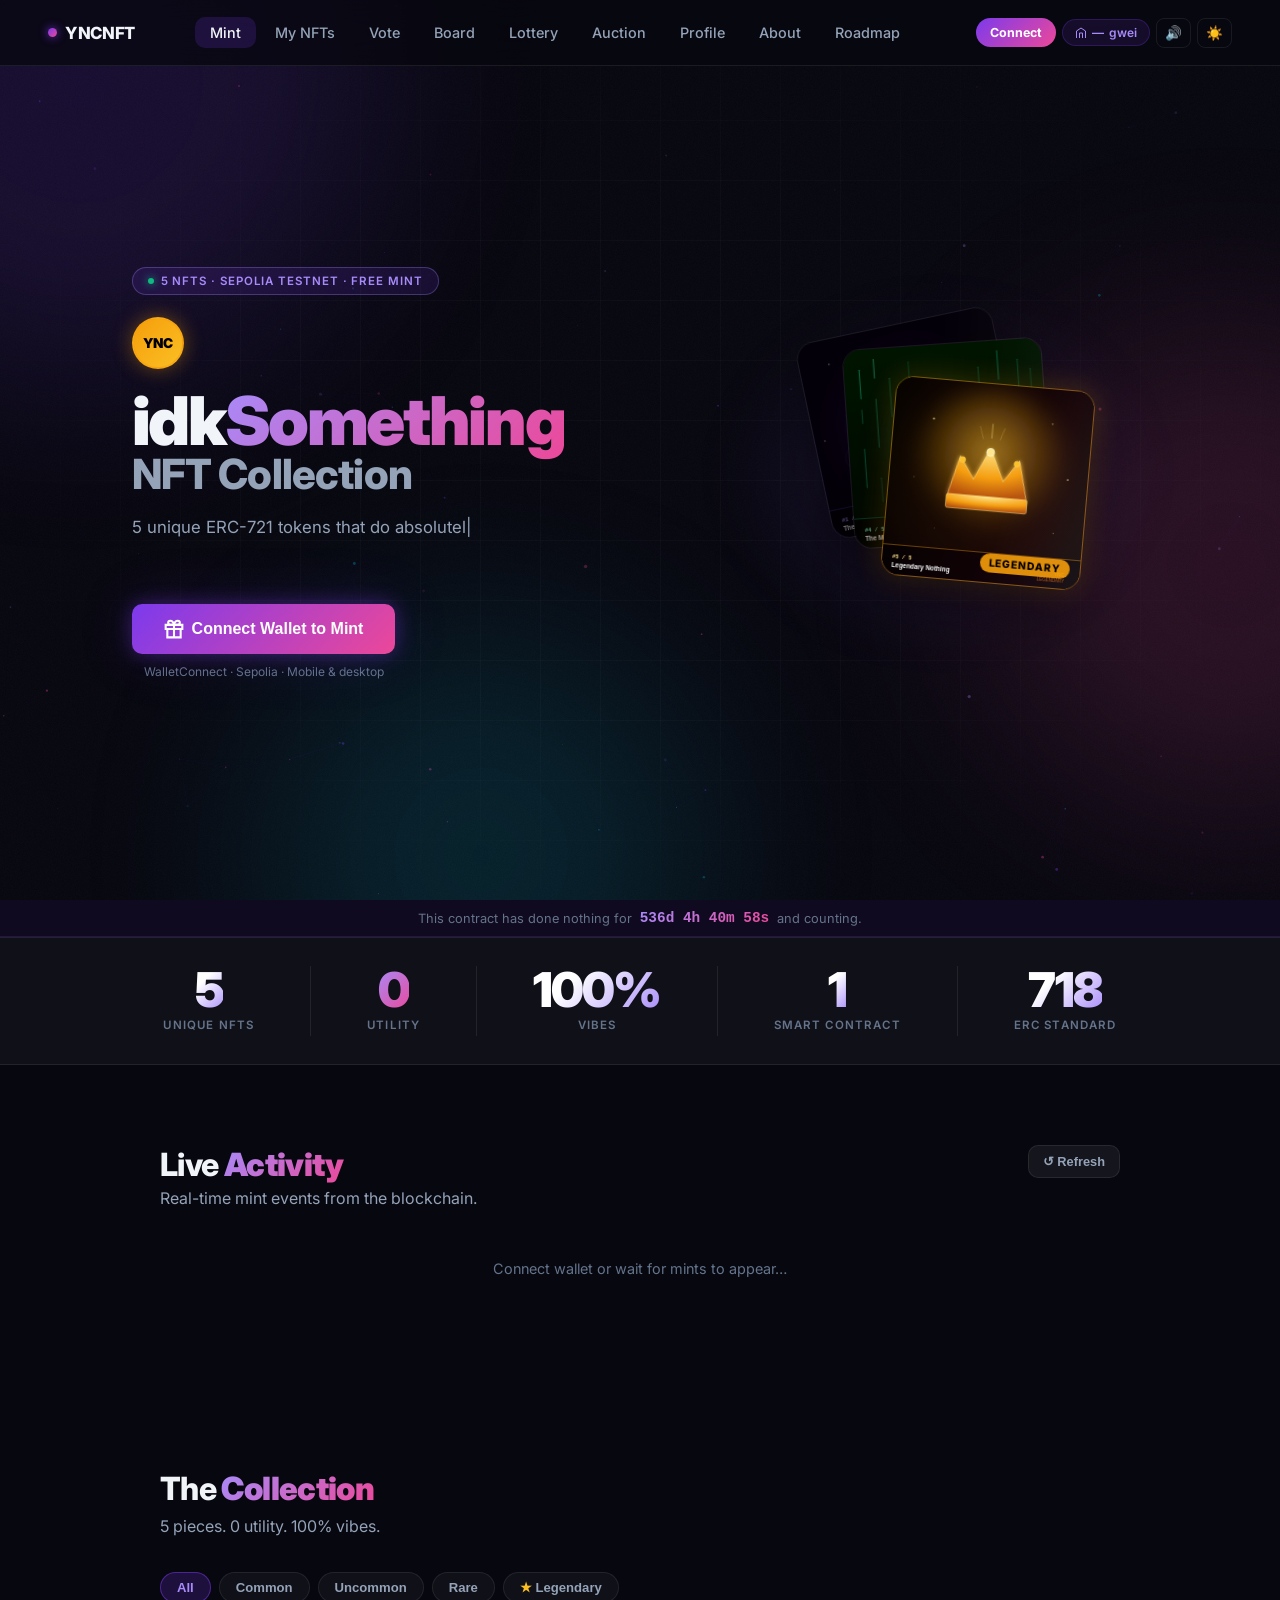
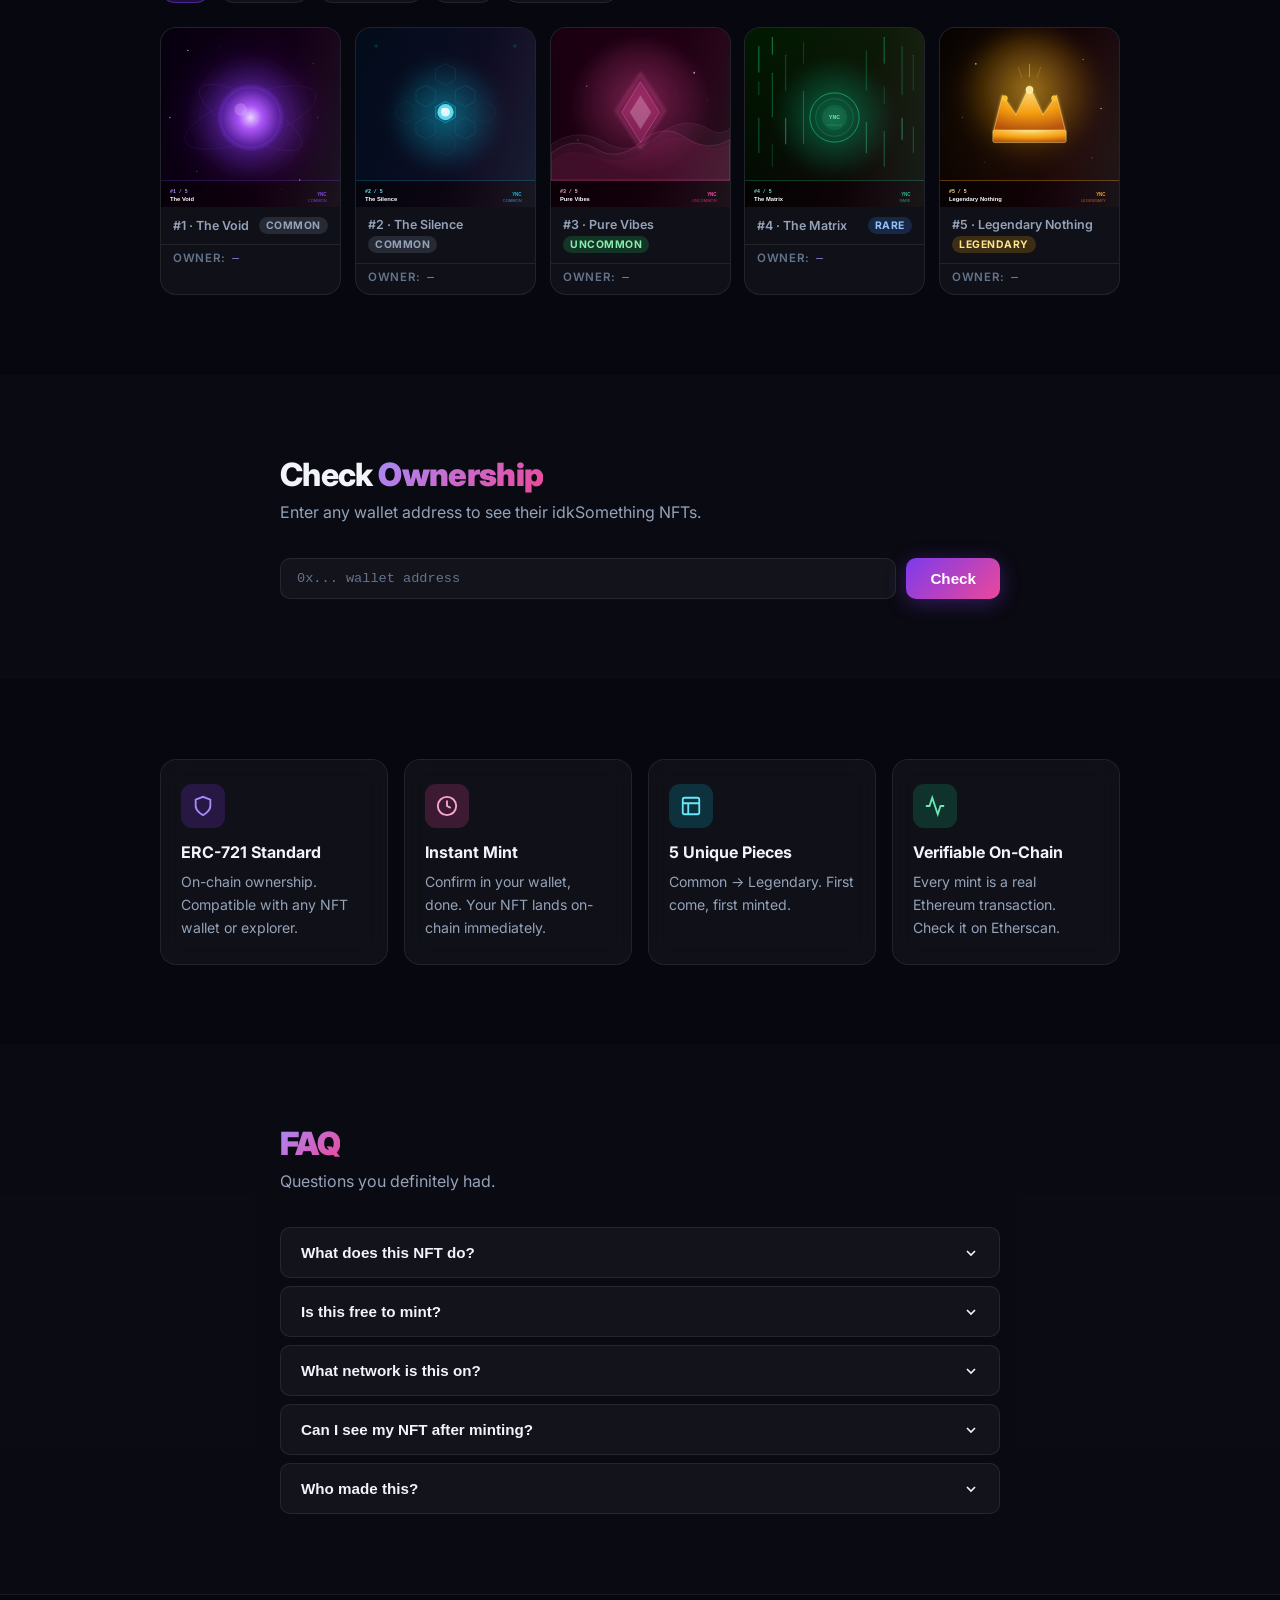
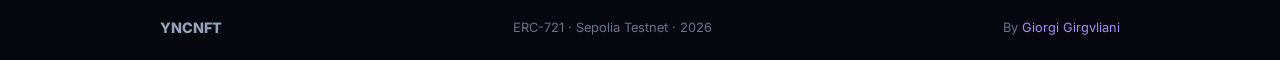
==== nft-dapp/index.html @ 55d9e09e "Add WalletConnect so users can connect without a browser extension. WalletConnect modal works on mob" ====
<!DOCTYPE html>
<html lang="en" data-theme="dark">
<head>
  <meta charset="UTF-8"/>
  <meta name="viewport" content="width=device-width, initial-scale=1.0"/>
  <title>idkSomething NFTs — Mint</title>
  <link rel="preconnect" href="https://fonts.googleapis.com"/>
  <link rel="preconnect" href="https://fonts.gstatic.com" crossorigin/>
  <link href="https://fonts.googleapis.com/css2?family=Inter:wght@400;500;600;700;800;900&display=swap" rel="stylesheet"/>
  <link rel="stylesheet" href="style.css"/>
  <link rel="manifest" href="manifest.json"/>
  <meta name="theme-color" content="#7c3aed"/>
  <meta name="description" content="Mint idkSomething NFTs — 5 unique ERC-721 tokens on Ethereum Sepolia that do absolutely nothing. Free mint."/>
  <meta property="og:title" content="idkSomething NFTs — Free Mint on Sepolia"/>
  <meta property="og:description" content="5 unique ERC-721 tokens. 0 utility. 100% vibes. Connect your wallet and mint for free."/>
  <meta property="og:image" content="https://ync-token-project.pages.dev/images/5.svg"/>
  <meta property="og:url" content="https://ync-token-project.pages.dev"/>
  <meta property="og:type" content="website"/>
  <meta name="twitter:card" content="summary_large_image"/>
  <meta name="twitter:title" content="idkSomething NFTs — Free Mint"/>
  <meta name="twitter:description" content="5 ERC-721 NFTs. 0 utility. 100% vibes. Free mint on Sepolia."/>
  <meta name="twitter:image" content="https://ync-token-project.pages.dev/images/5.svg"/>
</head>
<body>

  <!-- Cursor trail container -->
  <div id="cursorTrail" aria-hidden="true"></div>

  <!-- Particle canvas -->
  <canvas id="particleCanvas" class="particle-canvas" aria-hidden="true"></canvas>

  <!-- Matrix rain canvas (hidden, triggered by NFT #4) -->
  <canvas id="matrixCanvas" class="matrix-canvas hidden" aria-hidden="true"></canvas>

  <div class="bg-orbs" aria-hidden="true">
    <div class="orb orb1"></div>
    <div class="orb orb2"></div>
    <div class="orb orb3"></div>
  </div>
  <div class="grid-overlay" aria-hidden="true"></div>
  <div class="grain-overlay" aria-hidden="true"></div>

  <!-- Navbar -->
  <nav class="navbar">
    <a href="index.html" class="nav-logo" id="navLogo" title="Click 5× for a surprise">
      <span class="logo-dot"></span>YNCNFT
    </a>
    <div class="nav-links" id="navLinks">
      <a href="index.html"    class="nav-link active">Mint</a>
      <a href="gallery.html"  class="nav-link">My NFTs</a>
      <a href="voting.html"   class="nav-link">Vote</a>
      <a href="messages.html" class="nav-link">Board</a>
      <a href="lottery.html"  class="nav-link">Lottery</a>
      <a href="auction.html"  class="nav-link">Auction</a>
      <a href="profile.html"  class="nav-link">Profile</a>
      <a href="about.html"    class="nav-link">About</a>
      <a href="roadmap.html"  class="nav-link">Roadmap</a>
    </div>
    <div class="nav-right">
      <div class="nav-wallet-wrap" id="navWalletWrap">
        <button class="nav-connect-btn" id="navConnectBtn" onclick="connectWallet()">Connect</button>
        <a href="profile.html" class="nav-wallet-pill hidden" id="navWalletPill" title="Open profile">
          <span class="nav-wallet-emoji" id="navWalletEmoji">🦊</span>
          <span id="navWalletLabel" class="mono">—</span>
        </a>
      </div>
      <!-- Gas tracker pill -->
      <div class="gas-pill" id="gasPill" title="Current Sepolia gas price">
        <svg width="12" height="12" viewBox="0 0 24 24" fill="none" stroke="currentColor" stroke-width="2"><path d="M3 22V8l9-6 9 6v14"/><path d="M9 22V12h6v10"/></svg>
        <span id="gasPrice">—</span> gwei
      </div>
      <button class="dark-mode-btn" id="soundBtn" onclick="toggleSound()" title="Toggle sound">
        <span id="soundIcon">🔊</span>
      </button>
      <button class="dark-mode-btn" id="darkModeBtn" onclick="toggleDarkMode()" title="Toggle theme">
        <span id="darkModeIcon">☀️</span>
      </button>
      <button class="hamburger" id="hamburger" onclick="toggleMenu()" aria-label="Menu">
        <span></span><span></span><span></span>
      </button>
    </div>
  </nav>

  <!-- Hero — two column -->
  <header class="hero hero-split">
    <div class="hero-left reveal">
      <div class="badge"><span class="badge-dot"></span>5 NFTs · Sepolia Testnet · Free Mint</div>

      <!-- Spinning coin -->
      <div class="coin-wrap" aria-hidden="true">
        <div class="coin">
          <div class="coin-face coin-front">YNC</div>
          <div class="coin-face coin-back">
            <svg width="24" height="24" viewBox="0 0 24 24" fill="none" stroke="currentColor" stroke-width="2"><path d="M12 22s8-4 8-10V5l-8-3-8 3v7c0 6 8 10 8 10z"/></svg>
          </div>
        </div>
      </div>

      <h1 class="hero-title">
        idk<span class="gradient-text">Something</span><br/>
        <span class="hero-title-sub">NFT Collection</span>
      </h1>

      <p class="hero-sub" id="heroSub"></p>

      <div id="notConnected" class="connect-prompt">
        <button class="btn btn-primary btn-lg glow-btn" onclick="connectWallet()">
          <svg width="20" height="20" viewBox="0 0 24 24" fill="none" stroke="currentColor" stroke-width="2.5"><path d="M20 12V22H4V12"/><path d="M22 7H2v5h20V7z"/><path d="M12 22V7"/><path d="M12 7H7.5a2.5 2.5 0 0 1 0-5C11 2 12 7 12 7z"/><path d="M12 7h4.5a2.5 2.5 0 0 0 0-5C13 2 12 7 12 7z"/></svg>
          Connect Wallet to Mint
        </button>
        <p class="connect-hint">WalletConnect · Sepolia · Mobile &amp; desktop</p>
      </div>

      <div id="mintPanel" class="mint-panel-wrap hidden">
        <div class="mint-panel">
          <!-- ENS / address row -->
          <div class="wallet-row">
            <div class="wallet-pill">
              <span class="status-dot"></span>
              <span id="walletShort" class="mono">—</span>
            </div>
            <div class="balance-pills">
              <span class="pill purple">
                <svg width="12" height="12" viewBox="0 0 24 24" fill="none" stroke="currentColor" stroke-width="2.5"><circle cx="12" cy="12" r="10"/></svg>
                <span id="ethBalance">0</span> ETH
              </span>
              <span class="pill pink">
                <svg width="12" height="12" viewBox="0 0 24 24" fill="none" stroke="currentColor" stroke-width="2.5"><polygon points="12 2 2 7 12 22 22 7"/></svg>
                <span id="yncBalance">0</span> YNC
              </span>
            </div>
          </div>

          <!-- Countdown remaining -->
          <div class="countdown-wrap" id="countdownWrap">
            <div class="countdown-inner">
              <span class="countdown-num" id="remainingCount">5</span>
              <span class="countdown-label">spots remaining</span>
            </div>
            <div class="countdown-dots" id="countdownDots"></div>
          </div>

          <!-- Supply bar -->
          <div class="supply-bar-wrap">
          <div class="supply-label">
            <span>Total minted</span>
            <span><strong id="minted">0</strong> / <strong id="maxSupply">5</strong></span>
          </div>
            <div class="supply-bar">
              <div class="supply-fill" id="supplyFill" style="width:0%"></div>
            </div>
          </div>

          <!-- Mint button -->
          <button class="btn btn-primary btn-lg btn-mint glow-btn" id="mintBtn" onclick="mint()">
            <svg width="20" height="20" viewBox="0 0 24 24" fill="none" stroke="currentColor" stroke-width="2.5"><circle cx="12" cy="12" r="10"/><line x1="12" y1="8" x2="12" y2="16"/><line x1="8" y1="12" x2="16" y2="12"/></svg>
            Mint Free NFT
          </button>
          <p class="mint-note">Free mint · Pay gas only · 1 per tx</p>

          <!-- Add to MetaMask + gallery -->
          <div class="mint-extra-btns">
            <button class="btn btn-ghost btn-sm" onclick="addYNCToMetaMask()">
              <img src="https://upload.wikimedia.org/wikipedia/commons/3/36/MetaMask_Fox.svg" width="14" height="14" alt=""/> Add YNC
            </button>
            <a href="gallery.html" class="btn btn-ghost btn-sm">My NFTs →</a>
          </div>
        </div>
      </div>
    </div>

    <!-- Right: floating NFT showcase -->
    <div class="hero-right" aria-hidden="true">
      <div class="nft-showcase">
        <div class="showcase-card sc-back tilt-card">
          <img src="images/1.svg" alt=""/><div class="shimmer"></div>
        </div>
        <div class="showcase-card sc-mid tilt-card">
          <img src="images/4.svg" alt=""/><div class="shimmer"></div>
        </div>
        <div class="showcase-card sc-front tilt-card holo-card">
          <img src="images/5.svg" alt=""/>
          <div class="shimmer"></div>
          <div class="holo-overlay"></div>
          <div class="showcase-badge">Legendary</div>
        </div>
      </div>
      <div class="showcase-glow" aria-hidden="true"></div>
    </div>
  </header>

  <!-- Nothing counter -->
  <div class="nothing-counter-bar" id="nothingCounterBar">
    <span class="nc-label">This contract has done nothing for</span>
    <span class="nc-time" id="nothingCounter">—</span>
    <span class="nc-label">and counting.</span>
  </div>

  <!-- Stats bar -->
  <section class="stats-bar reveal">
    <div class="stat-counter"><span class="stat-num" data-target="5">0</span><span class="stat-label">Unique NFTs</span></div>
    <div class="stat-counter"><span class="stat-num gradient-text" data-target="0">0</span><span class="stat-label">Utility</span></div>
    <div class="stat-counter"><span class="stat-num" data-target="100" data-suffix="%">0</span><span class="stat-label">Vibes</span></div>
    <div class="stat-counter"><span class="stat-num" data-target="1">0</span><span class="stat-label">Smart Contract</span></div>
    <div class="stat-counter"><span class="stat-num" data-target="721">0</span><span class="stat-label">ERC Standard</span></div>
  </section>

  <!-- Live activity feed -->
  <section class="section reveal">
    <div class="section-inner">
      <div class="activity-header">
        <div>
          <h2 class="section-title">Live <span class="gradient-text">Activity</span></h2>
          <p class="section-sub">Real-time mint events from the blockchain.</p>
        </div>
        <button class="btn btn-ghost btn-sm" onclick="refreshActivity()">↺ Refresh</button>
      </div>
      <div class="activity-feed" id="activityFeed">
        <div class="activity-empty">Connect wallet or wait for mints to appear…</div>
      </div>
    </div>
  </section>

  <!-- Collection with filter -->
  <section class="section reveal">
    <div class="section-inner">
      <h2 class="section-title">The <span class="gradient-text">Collection</span></h2>
      <p class="section-sub">5 pieces. 0 utility. 100% vibes.</p>

      <div class="rarity-filter" id="rarityFilter">
        <button class="filter-btn active" data-filter="all"    onclick="filterRarity('all', this)">All</button>
        <button class="filter-btn"        data-filter="Common" onclick="filterRarity('Common', this)">Common</button>
        <button class="filter-btn"        data-filter="Uncommon" onclick="filterRarity('Uncommon', this)">Uncommon</button>
        <button class="filter-btn"        data-filter="Rare"   onclick="filterRarity('Rare', this)">Rare</button>
        <button class="filter-btn"        data-filter="Legendary" onclick="filterRarity('Legendary', this)">
          <span style="color:#fbbf24">★</span> Legendary
        </button>
      </div>

      <div class="preview-grid" id="collectionGrid">
        <div class="preview-card tilt-card holo-card" data-rarity="Common" data-id="1" onclick="openNFTModal(1)">
          <div class="preview-img-wrap"><img src="images/1.svg" alt="NFT #1"/><div class="shimmer"></div><div class="holo-overlay"></div><div class="preview-overlay"><span>View Details</span></div></div>
          <div class="preview-label">#1 · The Void <span class="rarity common">Common</span></div>
          <div class="card-owner-row"><span class="card-owner-label">Owner:</span><span class="card-owner-addr" id="owner-1">—</span></div>
        </div>
        <div class="preview-card tilt-card holo-card" data-rarity="Common" data-id="2" onclick="openNFTModal(2)">
          <div class="preview-img-wrap"><img src="images/2.svg" alt="NFT #2"/><div class="shimmer"></div><div class="holo-overlay"></div><div class="preview-overlay"><span>View Details</span></div></div>
          <div class="preview-label">#2 · The Silence <span class="rarity common">Common</span></div>
          <div class="card-owner-row"><span class="card-owner-label">Owner:</span><span class="card-owner-addr" id="owner-2">—</span></div>
        </div>
        <div class="preview-card tilt-card holo-card" data-rarity="Uncommon" data-id="3" onclick="openNFTModal(3)">
          <div class="preview-img-wrap"><img src="images/3.svg" alt="NFT #3"/><div class="shimmer"></div><div class="holo-overlay"></div><div class="preview-overlay"><span>View Details</span></div></div>
          <div class="preview-label">#3 · Pure Vibes <span class="rarity uncommon">Uncommon</span></div>
          <div class="card-owner-row"><span class="card-owner-label">Owner:</span><span class="card-owner-addr" id="owner-3">—</span></div>
        </div>
        <div class="preview-card tilt-card holo-card" data-rarity="Rare" data-id="4" onclick="openNFTModal(4)">
          <div class="preview-img-wrap"><img src="images/4.svg" alt="NFT #4" id="nft4img"/><div class="shimmer"></div><div class="holo-overlay"></div><div class="preview-overlay"><span>View Details</span></div></div>
          <div class="preview-label">#4 · The Matrix <span class="rarity rare">Rare</span></div>
          <div class="card-owner-row"><span class="card-owner-label">Owner:</span><span class="card-owner-addr" id="owner-4">—</span></div>
        </div>
        <div class="preview-card tilt-card holo-card" data-rarity="Legendary" data-id="5" onclick="openNFTModal(5)">
          <div class="preview-img-wrap"><img src="images/5.svg" alt="NFT #5"/><div class="shimmer"></div><div class="holo-overlay"></div><div class="preview-overlay"><span>View Details</span></div></div>
          <div class="preview-label">#5 · Legendary Nothing <span class="rarity legendary">Legendary</span></div>
          <div class="card-owner-row"><span class="card-owner-label">Owner:</span><span class="card-owner-addr" id="owner-5">—</span></div>
        </div>
      </div>
    </div>
  </section>

  <!-- Ownership checker -->
  <section class="section section-dark reveal">
    <div class="section-inner narrow">
      <h2 class="section-title">Check <span class="gradient-text">Ownership</span></h2>
      <p class="section-sub">Enter any wallet address to see their idkSomething NFTs.</p>
      <div class="ownership-form">
        <input class="ownership-input" id="ownershipInput" type="text" placeholder="0x... wallet address" autocomplete="off"/>
        <button class="btn btn-primary" onclick="checkOwnership()">Check</button>
      </div>
      <div id="ownershipResult" class="ownership-result hidden"></div>
    </div>
  </section>

  <!-- Features -->
  <section class="section reveal">
    <div class="section-inner">
      <div class="features-grid">
        <div class="feature-card tilt-card">
          <div class="feature-icon purple"><svg width="22" height="22" viewBox="0 0 24 24" fill="none" stroke="currentColor" stroke-width="2"><path d="M12 22s8-4 8-10V5l-8-3-8 3v7c0 6 8 10 8 10z"/></svg></div>
          <h3>ERC-721 Standard</h3>
          <p>On-chain ownership. Compatible with any NFT wallet or explorer.</p>
        </div>
        <div class="feature-card tilt-card">
          <div class="feature-icon pink"><svg width="22" height="22" viewBox="0 0 24 24" fill="none" stroke="currentColor" stroke-width="2"><circle cx="12" cy="12" r="10"/><polyline points="12 6 12 12 16 14"/></svg></div>
          <h3>Instant Mint</h3>
          <p>Confirm in your wallet, done. Your NFT lands on-chain immediately.</p>
        </div>
        <div class="feature-card tilt-card">
          <div class="feature-icon cyan"><svg width="22" height="22" viewBox="0 0 24 24" fill="none" stroke="currentColor" stroke-width="2"><rect x="3" y="3" width="18" height="18" rx="2"/><path d="M3 9h18M9 21V9"/></svg></div>
          <h3>5 Unique Pieces</h3>
          <p>Common → Legendary. First come, first minted.</p>
        </div>
        <div class="feature-card tilt-card">
          <div class="feature-icon green"><svg width="22" height="22" viewBox="0 0 24 24" fill="none" stroke="currentColor" stroke-width="2"><polyline points="22 12 18 12 15 21 9 3 6 12 2 12"/></svg></div>
          <h3>Verifiable On-Chain</h3>
          <p>Every mint is a real Ethereum transaction. Check it on Etherscan.</p>
        </div>
      </div>
    </div>
  </section>

  <!-- FAQ -->
  <section class="section section-dark reveal">
    <div class="section-inner narrow">
      <h2 class="section-title"><span class="gradient-text">FAQ</span></h2>
      <p class="section-sub">Questions you definitely had.</p>
      <div class="faq-list">
        <div class="faq-item">
          <button class="faq-q" onclick="toggleFaq(this)">What does this NFT do?<svg class="faq-arrow" width="16" height="16" viewBox="0 0 24 24" fill="none" stroke="currentColor" stroke-width="2.5"><polyline points="6 9 12 15 18 9"/></svg></button>
          <div class="faq-a">Nothing. That's the point. It exists on the blockchain, immutably and pointlessly. Cherish it.</div>
        </div>
        <div class="faq-item">
          <button class="faq-q" onclick="toggleFaq(this)">Is this free to mint?<svg class="faq-arrow" width="16" height="16" viewBox="0 0 24 24" fill="none" stroke="currentColor" stroke-width="2.5"><polyline points="6 9 12 15 18 9"/></svg></button>
          <div class="faq-a">Yes. You only pay gas. Which on Sepolia testnet is effectively nothing — fitting for a token that does nothing.</div>
        </div>
        <div class="faq-item">
          <button class="faq-q" onclick="toggleFaq(this)">What network is this on?<svg class="faq-arrow" width="16" height="16" viewBox="0 0 24 24" fill="none" stroke="currentColor" stroke-width="2.5"><polyline points="6 9 12 15 18 9"/></svg></button>
          <div class="faq-a">Ethereum Sepolia Testnet. When you connect, your wallet will be prompted to switch to Sepolia if needed.</div>
        </div>
        <div class="faq-item">
          <button class="faq-q" onclick="toggleFaq(this)">Can I see my NFT after minting?<svg class="faq-arrow" width="16" height="16" viewBox="0 0 24 24" fill="none" stroke="currentColor" stroke-width="2.5"><polyline points="6 9 12 15 18 9"/></svg></button>
          <div class="faq-a">Yes! Go to the "My NFTs" page and connect your wallet. You'll see every token you own with its full trait breakdown.</div>
        </div>
        <div class="faq-item">
          <button class="faq-q" onclick="toggleFaq(this)">Who made this?<svg class="faq-arrow" width="16" height="16" viewBox="0 0 24 24" fill="none" stroke="currentColor" stroke-width="2.5"><polyline points="6 9 12 15 18 9"/></svg></button>
          <div class="faq-a">Giorgi Girgvliani. A developer who deployed an ERC-20 token that does nothing, then thought — why not also deploy ERC-721 NFTs that do nothing?</div>
        </div>
      </div>
    </div>
  </section>

  <!-- Footer -->
  <footer class="footer">
    <div class="footer-inner">
      <span class="footer-logo">YNCNFT</span>
      <span>ERC-721 · Sepolia Testnet · 2026</span>
      <span>By <a href="about.html" class="footer-link">Giorgi Girgvliani</a></span>
    </div>
  </footer>

  <!-- NFT Detail Modal -->
  <div class="modal-overlay hidden" id="nftModal" onclick="closeNFTModal(event)">
    <div class="nft-modal">
      <button class="modal-close" onclick="closeNFTModal()">✕</button>
      <div class="nft-modal-inner">
        <div class="nft-modal-img-wrap holo-card">
          <img id="modalImg" src="" alt=""/>
          <div class="holo-overlay"></div>
        </div>
        <div class="nft-modal-info">
          <div class="modal-badge" id="modalRarityBadge"></div>
          <h2 class="modal-title" id="modalTitle"></h2>
          <p class="modal-desc" id="modalDesc"></p>
          <div class="modal-traits" id="modalTraits"></div>
          <div class="modal-actions">
            <a id="modalEtherscan" href="#" target="_blank" rel="noopener" class="btn btn-ghost btn-sm">
              View on Etherscan ↗
            </a>
            <button class="btn btn-primary btn-sm" onclick="mint()" id="modalMintBtn">Mint This NFT</button>
          </div>
        </div>
      </div>
    </div>
  </div>

  <!-- TX Receipt Modal -->
  <div class="modal-overlay hidden" id="receiptModal" onclick="closeReceiptModal(event)">
    <div class="receipt-modal">
      <button class="modal-close" onclick="closeReceiptModal()">✕</button>
      <div class="receipt-header">
        <div class="receipt-icon">🎉</div>
        <h2>Mint Successful!</h2>
        <p>Your NFT is now on the Ethereum blockchain.</p>
      </div>
      <div class="receipt-body" id="receiptBody"></div>
      <div class="receipt-actions">
        <button class="btn btn-ghost btn-sm" id="shareBtn" onclick="shareOnX()">Share on 𝕏</button>
        <a id="receiptEtherscan" href="#" target="_blank" class="btn btn-primary btn-sm">View on Etherscan ↗</a>
      </div>
    </div>
  </div>

  <div id="toast" class="toast hidden"></div>

  <script src="https://cdnjs.cloudflare.com/ajax/libs/ethers/5.7.2/ethers.umd.min.js"></script>
  <script src="config.js?v=3"></script>
  <script type="module" src="walletconnect.js?v=1"></script>
  <script src="wallet.js"></script>
  <script src="particles.js"></script>
  <script src="script.js?v=5"></script>
</body>
</html>
---- nft-dapp/style.css ----
/* =============================================
   RESET & VARIABLES
   ============================================= */
*, *::before, *::after { box-sizing: border-box; margin: 0; padding: 0; }

:root {
  --purple:       #7c3aed;
  --purple-mid:   #9333ea;
  --purple-light: #a78bfa;
  --pink:         #ec4899;
  --cyan:         #06b6d4;
  --green:        #10b981;
  --gold:         #f59e0b;
  --dark:         #07070f;
  --dark-2:       #0f0f1a;
  --dark-3:       #161625;
  --card-bg:      rgba(255,255,255,0.04);
  --card-border:  rgba(255,255,255,0.08);
  --text:         #f1f5f9;
  --text-soft:    #94a3b8;
  --text-muted:   #64748b;
  --nav-h:        66px;
  --r:            16px;
  --r-sm:         10px;
}

html  { scroll-behavior: smooth; }
body  {
  background: var(--dark);
  color: var(--text);
  font-family: 'Inter', system-ui, -apple-system, sans-serif;
  min-height: 100vh;
  overflow-x: hidden;
  -webkit-font-smoothing: antialiased;
}
a { text-decoration: none; color: inherit; }
img { display: block; max-width: 100%; }

/* =============================================
   BACKGROUND
   ============================================= */
.bg-orbs { position: fixed; inset: 0; pointer-events: none; z-index: 0; overflow: hidden; }

.orb {
  position: absolute; border-radius: 50%;
  filter: blur(100px); opacity: 0.15;
  animation: drift 18s ease-in-out infinite alternate;
}
.orb1 { width:600px;height:600px; background:var(--purple); top:-220px;left:-220px; animation-duration:20s; }
.orb2 { width:500px;height:500px; background:var(--pink);   top:35%;right:-200px;  animation-duration:24s; animation-delay:-7s; }
.orb3 { width:450px;height:450px; background:var(--cyan);   bottom:-180px;left:20%;animation-duration:22s; animation-delay:-12s; }

@keyframes drift { from{transform:translate(0,0) scale(1)} to{transform:translate(50px,40px) scale(1.1)} }

.grid-overlay {
  position: fixed; inset: 0; pointer-events: none; z-index: 0;
  background-image:
    linear-gradient(rgba(255,255,255,0.022) 1px, transparent 1px),
    linear-gradient(90deg, rgba(255,255,255,0.022) 1px, transparent 1px);
  background-size: 60px 60px;
  mask-image: radial-gradient(ellipse at center, black 40%, transparent 80%);
}

/* =============================================
   NAVBAR
   ============================================= */
.navbar {
  position: fixed; top:0; left:0; right:0; height: var(--nav-h); z-index: 100;
  display: flex; align-items: center; justify-content: space-between;
  padding: 0 clamp(16px,5vw,48px);
  background: rgba(7,7,15,0.75);
  backdrop-filter: blur(20px);
  border-bottom: 1px solid var(--card-border);
}

.nav-logo {
  display: flex; align-items: center; gap: 8px;
  font-size: 1.05rem; font-weight: 800; letter-spacing: -0.02em;
  transition: opacity .2s;
}
.nav-logo:hover { opacity: .75; }

.logo-dot {
  width: 9px; height: 9px; border-radius: 50%;
  background: linear-gradient(135deg,var(--purple),var(--pink));
  box-shadow: 0 0 10px rgba(124,58,237,.9);
  animation: pulse 2.5s ease-in-out infinite;
}
@keyframes pulse {
  0%,100%{ box-shadow:0 0 8px rgba(124,58,237,.8); }
  50%    { box-shadow:0 0 18px rgba(236,72,153,.9); }
}

.nav-links { display: flex; align-items: center; gap: 4px; }

.nav-link {
  padding: 7px 15px; border-radius: var(--r-sm);
  font-size: .9rem; font-weight: 500; color: var(--text-soft);
  transition: color .2s, background .2s;
}
.nav-link:hover { color: var(--text); background: rgba(255,255,255,.06); }
.nav-link.active { color: var(--text); background: rgba(124,58,237,.18); }

.hamburger {
  display: none; flex-direction: column; gap: 5px;
  background: none; border: none; cursor: pointer;
  padding: 8px; border-radius: 8px; transition: background .2s;
}
.hamburger:hover { background: rgba(255,255,255,.06); }
.hamburger span {
  display: block; width: 22px; height: 2px;
  background: var(--text-soft); border-radius: 2px;
  transition: transform .3s, opacity .3s;
}
.hamburger.open span:nth-child(1){ transform: translateY(7px) rotate(45deg); }
.hamburger.open span:nth-child(2){ opacity: 0; }
.hamburger.open span:nth-child(3){ transform: translateY(-7px) rotate(-45deg); }

/* =============================================
   HERO / PAGE HEADER
   ============================================= */
.hero {
  position: relative; z-index: 1;
  min-height: 100vh; display: flex; align-items: center;
  padding: calc(var(--nav-h) + 48px) clamp(16px,5vw,48px) 80px;
}

.page-header {
  position: relative; z-index: 1;
  padding: calc(var(--nav-h) + 80px) clamp(16px,5vw,48px) 60px;
  text-align: center;
}

.hero-inner { max-width: 680px; margin: 0 auto; text-align: center; width: 100%; }

.badge {
  display: inline-flex; align-items: center; gap: 7px;
  background: rgba(124,58,237,.14); border: 1px solid rgba(167,139,250,.3);
  color: var(--purple-light); font-size: .72rem; font-weight: 600;
  letter-spacing: .08em; text-transform: uppercase;
  padding: 6px 15px; border-radius: 999px; margin-bottom: 28px;
}
.badge-dot {
  width: 6px; height: 6px; border-radius: 50%;
  background: var(--green); box-shadow: 0 0 8px var(--green);
  animation: blink 2s ease-in-out infinite;
}
@keyframes blink { 0%,100%{opacity:1} 50%{opacity:.3} }

.hero-title {
  font-size: clamp(2.4rem,8vw,4rem); font-weight: 900;
  letter-spacing: -.03em; line-height: 1.05; margin-bottom: 18px;
}
.hero-sub {
  font-size: clamp(.95rem,2.5vw,1.1rem); color: var(--text-soft);
  line-height: 1.8; margin-bottom: 40px;
}
.page-title {
  font-size: clamp(2rem,7vw,3.2rem); font-weight: 900;
  letter-spacing: -.03em; margin-bottom: 14px;
}
.page-subtitle { font-size: clamp(.9rem,2.5vw,1.05rem); color: var(--text-soft); line-height: 1.7; }

.gradient-text {
  background: linear-gradient(135deg, var(--purple-light), var(--pink));
  -webkit-background-clip: text; -webkit-text-fill-color: transparent; background-clip: text;
  font-weight: 900;
}

/* =============================================
   BUTTONS
   ============================================= */
.btn {
  display: inline-flex; align-items: center; gap: 8px;
  padding: 12px 24px; border-radius: var(--r-sm);
  font-size: .95rem; font-weight: 700; cursor: pointer;
  border: none; transition: transform .15s, box-shadow .15s, opacity .15s;
  white-space: nowrap;
}
.btn-lg { padding: 15px 32px; font-size: 1rem; }
.btn-primary {
  background: linear-gradient(135deg,var(--purple),var(--pink));
  color: #fff; box-shadow: 0 4px 20px rgba(124,58,237,.35);
}
.btn-primary:hover { transform: translateY(-2px); box-shadow: 0 8px 30px rgba(124,58,237,.55); }
.btn-primary:active { transform: translateY(0); }
.btn-ghost {
  background: rgba(255,255,255,.06); color: var(--text-soft);
  border: 1px solid var(--card-border);
}
.btn-ghost:hover { background: rgba(255,255,255,.1); color: var(--text); transform: translateY(-2px); }
.btn:disabled { opacity:.7; cursor:default; transform:none !important; }
.mt-8  { margin-top:8px; }
.mt-16 { margin-top:16px; }

/* =============================================
   CONNECT PROMPT
   ============================================= */
.connect-prompt { display: flex; justify-content: center; }

/* =============================================
   MINT PANEL
   ============================================= */
.mint-panel {
  background: var(--card-bg); border: 1px solid var(--card-border);
  border-radius: var(--r); padding: 28px 24px; max-width: 480px; margin: 0 auto;
  backdrop-filter: blur(14px); display: flex; flex-direction: column; gap: 20px;
}

.wallet-row {
  display: flex; align-items: center; justify-content: space-between;
  flex-wrap: wrap; gap: 10px;
}

.wallet-pill {
  display: flex; align-items: center; gap: 7px;
  background: rgba(255,255,255,.05); border: 1px solid var(--card-border);
  border-radius: 999px; padding: 6px 14px;
}
.status-dot {
  width: 7px; height: 7px; border-radius: 50%;
  background: var(--green); box-shadow: 0 0 8px var(--green);
}

.balance-pills { display: flex; gap: 8px; flex-wrap: wrap; }

.pill {
  display: inline-flex; align-items: center; gap: 5px;
  padding: 5px 12px; border-radius: 999px;
  font-size: .78rem; font-weight: 700;
}
.pill.purple { background: rgba(124,58,237,.2); color: var(--purple-light); border: 1px solid rgba(124,58,237,.3); }
.pill.pink   { background: rgba(236,72,153,.2); color: #f9a8d4;             border: 1px solid rgba(236,72,153,.3); }

/* Supply bar */
.supply-label { display: flex; justify-content: space-between; font-size: .82rem; color: var(--text-soft); margin-bottom: 8px; }
.supply-label strong { color: var(--text); }
.supply-bar { height: 6px; background: rgba(255,255,255,.08); border-radius: 999px; overflow: hidden; }
.supply-fill { height: 100%; background: linear-gradient(90deg,var(--purple),var(--pink)); border-radius: 999px; transition: width .6s ease; }

.btn-mint { align-self: center; }
.mint-note { font-size: .78rem; color: var(--text-muted); text-align: center; }

/* =============================================
   SECTION
   ============================================= */
.section { position: relative; z-index: 1; padding: 80px clamp(16px,5vw,48px); }
.section-dark { background: rgba(255,255,255,.015); }
.section-inner { max-width: 960px; margin: 0 auto; }
.section-inner.narrow { max-width: 720px; }
.section-title { font-size: clamp(1.5rem,4vw,2rem); font-weight: 800; letter-spacing: -.02em; margin-bottom: 8px; }
.section-sub { font-size: 1rem; color: var(--text-soft); margin-bottom: 36px; }

/* =============================================
   PREVIEW GRID (index)
   ============================================= */
.preview-grid {
  display: grid;
  grid-template-columns: repeat(auto-fill, minmax(160px,1fr));
  gap: 14px;
}
.preview-card {
  background: var(--card-bg); border: 1px solid var(--card-border);
  border-radius: var(--r); overflow: hidden; cursor: pointer;
  transition: border-color .25s, transform .25s;
}
.preview-card:hover { border-color: rgba(124,58,237,.5); transform: translateY(-4px); }
.preview-card img { width: 100%; aspect-ratio: 1; object-fit: cover; }
.preview-label {
  padding: 10px 12px; font-size: .78rem; font-weight: 600; color: var(--text-soft);
  display: flex; align-items: center; justify-content: space-between; flex-wrap: wrap; gap: 4px;
}

.rarity {
  font-size: .65rem; font-weight: 700; letter-spacing: .05em;
  text-transform: uppercase; padding: 2px 7px; border-radius: 999px;
}
.rarity.common    { background: rgba(100,116,139,.25); color: #94a3b8; }
.rarity.uncommon  { background: rgba(34,197,94,.2);   color: #86efac; }
.rarity.rare      { background: rgba(59,130,246,.2);  color: #93c5fd; }
.rarity.legendary { background: rgba(245,158,11,.2);  color: #fde68a; }

/* =============================================
   FEATURES GRID
   ============================================= */
.features-grid { display: grid; grid-template-columns: repeat(auto-fit,minmax(200px,1fr)); gap: 16px; }

.feature-card {
  background: var(--card-bg); border: 1px solid var(--card-border);
  border-radius: var(--r); padding: 24px 20px;
  backdrop-filter: blur(12px); transition: border-color .25s, transform .25s;
}
.feature-card:hover { border-color: rgba(124,58,237,.35); transform: translateY(-3px); }
.feature-icon {
  width: 44px; height: 44px; border-radius: 11px;
  display: flex; align-items: center; justify-content: center; margin-bottom: 14px;
}
.feature-icon.purple { background: rgba(124,58,237,.2); color: var(--purple-light); }
.feature-icon.pink   { background: rgba(236,72,153,.2); color: #f9a8d4; }
.feature-icon.cyan   { background: rgba(6,182,212,.2);  color: #67e8f9; }
.feature-icon.green  { background: rgba(16,185,129,.2); color: #6ee7b7; }

.feature-card h3 { font-size: 1rem; font-weight: 700; margin-bottom: 8px; }
.feature-card p  { font-size: .88rem; color: var(--text-soft); line-height: 1.65; }

/* =============================================
   NFT GALLERY GRID
   ============================================= */
.nft-grid {
  display: grid;
  grid-template-columns: repeat(auto-fill, minmax(220px,1fr));
  gap: 18px; margin-bottom: 36px;
}

.nft-card {
  background: var(--card-bg); border: 1px solid var(--card-border);
  border-radius: var(--r); overflow: hidden; cursor: pointer;
  transition: border-color .25s, transform .25s, box-shadow .25s;
}
.nft-card:hover {
  border-color: rgba(124,58,237,.5);
  transform: translateY(-5px);
  box-shadow: 0 12px 40px rgba(124,58,237,.2);
}
.nft-card img { width: 100%; aspect-ratio: 1; object-fit: cover; }
.nft-card-body { padding: 14px; }
.nft-card-name { font-size: .95rem; font-weight: 700; margin-bottom: 4px; }
.nft-card-id   { font-size: .75rem; color: var(--text-muted); font-family: 'Courier New',monospace; margin-bottom: 10px; }
.nft-card-traits { display: flex; flex-wrap: wrap; gap: 6px; }
.nft-trait {
  font-size: .68rem; font-weight: 600; padding: 3px 9px;
  border-radius: 999px; background: rgba(124,58,237,.15);
  color: var(--purple-light); border: 1px solid rgba(124,58,237,.25);
}
.nft-etherscan {
  display: inline-flex; align-items: center; gap: 5px;
  margin-top: 10px; font-size: .75rem; color: var(--purple-light);
  transition: color .2s;
}
.nft-etherscan:hover { color: #fff; }

/* =============================================
   GALLERY STATS BAR
   ============================================= */
.gallery-stats {
  display: flex; flex-wrap: wrap; gap: 12px;
  background: var(--card-bg); border: 1px solid var(--card-border);
  border-radius: var(--r); padding: 20px 24px;
}
.stat-item { flex: 1; min-width: 100px; }
.stat-label { font-size: .7rem; color: var(--text-muted); text-transform: uppercase; letter-spacing: .1em; font-weight: 600; margin-bottom: 4px; }
.stat-value { font-size: 1.2rem; font-weight: 800; }
.stat-value.green { color: var(--green); }

/* =============================================
   EMPTY STATE / LOADING
   ============================================= */
.empty-state {
  text-align: center; padding: 80px 24px;
  display: flex; flex-direction: column; align-items: center; gap: 14px;
}
.empty-icon { color: var(--text-muted); margin-bottom: 8px; }
.empty-state h2 { font-size: 1.4rem; font-weight: 700; }
.empty-state p  { font-size: .95rem; color: var(--text-soft); }

.spinner {
  width: 44px; height: 44px; border-radius: 50%;
  border: 3px solid rgba(124,58,237,.2);
  border-top-color: var(--purple-light);
  animation: spin .8s linear infinite;
  margin-bottom: 8px;
}
@keyframes spin { to{transform:rotate(360deg)} }

/* =============================================
   ABOUT — CREATOR CARD
   ============================================= */
.creator-card {
  display: flex; gap: 22px; align-items: flex-start;
  background: var(--card-bg); border: 1px solid var(--card-border);
  border-radius: var(--r); padding: 28px;
  backdrop-filter: blur(12px); margin-bottom: 56px;
}
.creator-avatar {
  width: 70px; height: 70px; border-radius: 50%;
  background: linear-gradient(135deg,var(--purple),var(--pink));
  display: flex; align-items: center; justify-content: center;
  font-size: 1.25rem; font-weight: 800; flex-shrink: 0;
  box-shadow: 0 0 30px rgba(124,58,237,.4);
}
.creator-role { font-size: .7rem; color: var(--purple-light); text-transform: uppercase; letter-spacing: .1em; font-weight: 600; margin-bottom: 3px; }
.creator-name { font-size: 1.35rem; font-weight: 800; letter-spacing: -.01em; margin-bottom: 10px; }
.creator-bio  { font-size: .93rem; color: var(--text-soft); line-height: 1.75; }
.creator-bio em     { color: var(--purple-light); font-style: italic; }
.creator-bio strong { color: var(--text); }

/* =============================================
   TECH LIST
   ============================================= */
.tech-list { display: flex; flex-direction: column; gap: 10px; margin-bottom: 48px; }
.tech-item {
  display: flex; align-items: center; gap: 14px;
  background: var(--card-bg); border: 1px solid var(--card-border);
  border-radius: var(--r-sm); padding: 14px 18px;
  transition: border-color .2s;
}
.tech-item:hover { border-color: rgba(124,58,237,.3); }
.tech-icon {
  width: 36px; height: 36px; border-radius: 9px;
  display: flex; align-items: center; justify-content: center; flex-shrink: 0;
}
.tech-icon.purple { background: rgba(124,58,237,.2); color: var(--purple-light); }
.tech-icon.pink   { background: rgba(236,72,153,.2); color: #f9a8d4; }
.tech-icon.cyan   { background: rgba(6,182,212,.2);  color: #67e8f9; }
.tech-icon.green  { background: rgba(16,185,129,.2); color: #6ee7b7; }
.tech-label { font-size: .68rem; color: var(--text-muted); text-transform: uppercase; letter-spacing: .1em; font-weight: 600; margin-bottom: 2px; }
.tech-value { font-size: .9rem; font-weight: 600; }

/* =============================================
   PHILOSOPHY
   ============================================= */
.philo-grid { display: grid; grid-template-columns: repeat(auto-fit,minmax(280px,1fr)); gap: 14px; margin-bottom: 40px; }
.philo-card {
  background: var(--card-bg); border: 1px solid var(--card-border);
  border-radius: var(--r); padding: 24px;
  transition: border-color .25s, transform .25s;
}
.philo-card:hover { border-color: rgba(124,58,237,.35); transform: translateY(-3px); }
.philo-num   { font-size: .7rem; font-weight: 800; letter-spacing: .12em; color: var(--purple-light); margin-bottom: 8px; }
.philo-title { font-size: 1rem; font-weight: 700; margin-bottom: 8px; }
.philo-text  { font-size: .88rem; color: var(--text-soft); line-height: 1.7; }

.big-quote {
  border-left: 3px solid; border-image: linear-gradient(to bottom,var(--purple),var(--pink)) 1;
  padding: 22px 28px; background: rgba(124,58,237,.06);
  border-radius: 0 var(--r) var(--r) 0; margin-bottom: 36px;
}
.big-quote p      { font-size: clamp(1rem,3vw,1.2rem); font-weight: 600; line-height: 1.7; color: var(--text-soft); margin-bottom: 12px; }
.big-quote footer { font-size: .8rem; color: var(--text-muted); font-style: italic; }

.about-actions { display: flex; gap: 12px; flex-wrap: wrap; }

/* =============================================
   MONO
   ============================================= */
.mono { font-family: 'Courier New','Consolas',monospace; font-size: .85rem; color: var(--purple-light); }

/* =============================================
   LIGHTBOX
   ============================================= */
.lightbox {
  position: fixed; inset: 0; z-index: 200;
  background: rgba(0,0,0,.9); backdrop-filter: blur(8px);
  display: flex; align-items: center; justify-content: center;
  padding: 24px;
}
.lightbox img { max-width: min(480px,100%); max-height: 90vh; border-radius: var(--r); }
.lightbox-close {
  position: absolute; top: 20px; right: 20px;
  background: rgba(255,255,255,.1); border: 1px solid rgba(255,255,255,.15);
  color: #fff; font-size: 1.1rem; width: 40px; height: 40px;
  border-radius: 50%; cursor: pointer; transition: background .2s;
}
.lightbox-close:hover { background: rgba(255,255,255,.2); }

/* =============================================
   TOAST
   ============================================= */
.toast {
  position: fixed; bottom: 28px; left: 50%;
  transform: translateX(-50%) translateY(60px);
  background: rgba(16,185,129,.92); color: #fff;
  padding: 10px 22px; border-radius: 999px;
  font-weight: 600; font-size: .88rem;
  transition: transform .3s cubic-bezier(.34,1.56,.64,1), opacity .3s;
  opacity: 0; z-index: 999; white-space: nowrap;
}
.toast.show { transform: translateX(-50%) translateY(0); opacity: 1; }
.toast.error { background: rgba(239,68,68,.92); }

/* =============================================
   FOOTER
   ============================================= */
.footer {
  position: relative; z-index: 1;
  border-top: 1px solid var(--card-border);
  padding: 24px clamp(16px,5vw,48px);
}
.footer-inner {
  max-width: 960px; margin: 0 auto;
  display: flex; align-items: center; justify-content: space-between;
  flex-wrap: wrap; gap: 10px; font-size: .8rem; color: var(--text-muted);
}
.footer-logo { font-weight: 800; font-size: .9rem; color: var(--text-soft); }
.footer-link { color: var(--purple-light); transition: color .2s; }
.footer-link:hover { color: var(--text); }

/* =============================================
   UTILITY
   ============================================= */
.hidden { display: none !important; }

/* =============================================
   RESPONSIVE — TABLET
   ============================================= */
@media (max-width: 768px) {
  .hamburger { display: flex; }
  .nav-links {
    display: none; position: fixed;
    top: var(--nav-h); left: 0; right: 0;
    flex-direction: column;
    background: rgba(7,7,15,.97); backdrop-filter: blur(20px);
    padding: 12px 16px 20px; border-bottom: 1px solid var(--card-border); gap: 4px;
  }
  .nav-links.open { display: flex; }
  .nav-link { padding: 12px 14px; font-size: .95rem; }

  .creator-card { flex-direction: column; }
  .footer-inner { flex-direction: column; text-align: center; }
  .about-actions { flex-direction: column; }
}

/* =============================================
   RESPONSIVE — MOBILE
   ============================================= */
@media (max-width: 480px) {
  .hero { min-height: auto; padding-bottom: 60px; }
  .btn-lg { width: 100%; max-width: 320px; justify-content: center; }

  .preview-grid { grid-template-columns: repeat(2, 1fr); }
  .nft-grid     { grid-template-columns: repeat(auto-fill, minmax(160px,1fr)); }
  .philo-grid   { grid-template-columns: 1fr; }
  .features-grid { grid-template-columns: 1fr; }

  .wallet-row { flex-direction: column; align-items: flex-start; }
  .gallery-stats { flex-direction: column; }

  .mint-panel { padding: 20px 16px; }
  .section { padding: 60px clamp(16px,4vw,24px); }
}

/* =============================================
   PARTICLE CANVAS
   ============================================= */
.particle-canvas {
  position: fixed; inset: 0; z-index: 0;
  pointer-events: none; opacity: 0.6;
}

/* =============================================
   HERO SPLIT (two-column)
   ============================================= */
.hero-split {
  display: flex; align-items: center; justify-content: center;
  gap: clamp(32px, 6vw, 80px);
  padding: calc(var(--nav-h) + 40px) clamp(16px,5vw,64px) 60px;
  min-height: 100vh;
}

.hero-left {
  flex: 0 0 auto; max-width: 520px; width: 100%;
  display: flex; flex-direction: column; align-items: flex-start; gap: 0;
}

.hero-left .badge { margin-bottom: 22px; }

.hero-title {
  font-size: clamp(2.6rem, 5.5vw, 4.2rem); font-weight: 900;
  letter-spacing: -0.035em; line-height: 1.0; margin-bottom: 16px;
}
.hero-title-sub {
  display: block;
  font-size: clamp(1.6rem, 3.5vw, 2.6rem);
  font-weight: 800; letter-spacing: -0.02em;
  color: var(--text-soft);
}

.hero-sub {
  font-size: clamp(0.9rem, 2vw, 1.05rem); color: var(--text-soft);
  line-height: 1.8; margin-bottom: 32px; min-height: 3.6em;
}

.connect-prompt { display: flex; flex-direction: column; gap: 10px; }
.connect-hint { font-size: 0.75rem; color: var(--text-muted); text-align: center; }

/* ─── Animated border mint panel ────────────────────────────────────────── */
.mint-panel-wrap {
  position: relative; border-radius: calc(var(--r) + 2px);
  padding: 2px; width: 100%;
  background: linear-gradient(135deg, #7c3aed, #ec4899, #06b6d4, #7c3aed);
  background-size: 300% 300%;
  animation: grad-border 4s ease infinite;
}

@keyframes grad-border {
  0%   { background-position: 0%   50%; }
  50%  { background-position: 100% 50%; }
  100% { background-position: 0%   50%; }
}

.mint-panel-wrap .mint-panel {
  background: var(--dark-2); border: none; border-radius: var(--r);
  width: 100%;
}

/* ─── Glow button ───────────────────────────────────────────────────────── */
.glow-btn {
  position: relative; overflow: hidden;
  box-shadow: 0 0 20px rgba(124,58,237,0.4), 0 0 60px rgba(124,58,237,0.15);
  transition: box-shadow 0.3s, transform 0.15s;
}
.glow-btn:hover {
  box-shadow: 0 0 30px rgba(124,58,237,0.7), 0 0 80px rgba(236,72,153,0.25);
  transform: translateY(-2px);
}
.glow-btn::after {
  content: '';
  position: absolute; inset: 0;
  background: linear-gradient(105deg, transparent 40%, rgba(255,255,255,0.15) 50%, transparent 60%);
  transform: translateX(-100%);
  transition: transform 0.5s ease;
}
.glow-btn:hover::after { transform: translateX(100%); }

/* ─── Floating NFT showcase ─────────────────────────────────────────────── */
.hero-right {
  flex: 0 0 auto; width: clamp(260px, 38vw, 420px);
  position: relative; display: flex; align-items: center; justify-content: center;
}

.nft-showcase {
  position: relative; width: 260px; height: 340px;
}

.showcase-card {
  position: absolute; width: 200px; height: 200px; border-radius: 18px;
  overflow: hidden; border: 1px solid rgba(255,255,255,0.1);
  box-shadow: 0 20px 60px rgba(0,0,0,0.5);
  transition: transform 0.3s ease;
  cursor: pointer;
}
.showcase-card img { width: 100%; height: 100%; object-fit: cover; }

.sc-back {
  top: 0; left: 0;
  transform: rotate(-12deg) translateY(20px);
  animation: float-a 5s ease-in-out infinite;
  filter: brightness(0.6);
  z-index: 1;
}
.sc-mid {
  top: 40px; left: 40px;
  transform: rotate(-4deg);
  animation: float-b 6s ease-in-out infinite;
  filter: brightness(0.8);
  z-index: 2;
}
.sc-front {
  top: 80px; left: 80px;
  transform: rotate(5deg);
  animation: float-c 4.5s ease-in-out infinite;
  z-index: 3;
  border-color: rgba(245,158,11,0.5);
  box-shadow: 0 20px 60px rgba(0,0,0,0.5), 0 0 30px rgba(245,158,11,0.25);
}

@keyframes float-a {
  0%,100%{ transform: rotate(-12deg) translateY(20px); }
  50%    { transform: rotate(-12deg) translateY(8px); }
}
@keyframes float-b {
  0%,100%{ transform: rotate(-4deg) translateY(0); }
  50%    { transform: rotate(-4deg) translateY(-12px); }
}
@keyframes float-c {
  0%,100%{ transform: rotate(5deg) translateY(0); }
  50%    { transform: rotate(5deg) translateY(-18px); }
}

.showcase-badge {
  position: absolute; bottom: 10px; right: 10px;
  background: rgba(245,158,11,0.9); color: #000;
  font-size: 0.65rem; font-weight: 800; letter-spacing: 0.08em;
  text-transform: uppercase; padding: 3px 9px; border-radius: 999px;
}

.showcase-glow {
  position: absolute; inset: 0; z-index: 0;
  background: radial-gradient(ellipse at center, rgba(124,58,237,0.2) 0%, transparent 70%);
  filter: blur(30px); pointer-events: none;
}

/* ─── Shimmer overlay ───────────────────────────────────────────────────── */
.shimmer {
  position: absolute; inset: 0;
  background: linear-gradient(
    105deg,
    transparent 30%,
    rgba(255,255,255,0.06) 50%,
    transparent 70%
  );
  background-size: 200% 200%;
  animation: shimmer-move 3s ease-in-out infinite;
  pointer-events: none;
}

@keyframes shimmer-move {
  0%   { background-position: 200% 0%; }
  100% { background-position: -200% 0%; }
}

/* ─── Preview card enhancements ─────────────────────────────────────────── */
.preview-img-wrap {
  position: relative; overflow: hidden;
}

.preview-overlay {
  position: absolute; inset: 0;
  background: rgba(124,58,237,0.0);
  display: flex; align-items: center; justify-content: center;
  opacity: 0; transition: opacity 0.25s, background 0.25s;
}
.preview-overlay span {
  font-size: 0.78rem; font-weight: 700; color: white;
  background: rgba(124,58,237,0.8); padding: 6px 14px;
  border-radius: 999px; backdrop-filter: blur(4px);
}
.preview-card:hover .preview-overlay { opacity: 1; background: rgba(124,58,237,0.15); }
.preview-card:hover { border-color: rgba(124,58,237,0.6); }

/* ─── 3D Tilt cards ─────────────────────────────────────────────────────── */
.tilt-card { transform-style: preserve-3d; will-change: transform; }

/* ─── Scroll reveal ─────────────────────────────────────────────────────── */
.reveal {
  opacity: 0; transform: translateY(32px);
  transition: opacity 0.7s ease, transform 0.7s ease;
}
.reveal.visible { opacity: 1; transform: translateY(0); }

/* =============================================
   RESPONSIVE — HERO SPLIT
   ============================================= */
@media (max-width: 900px) {
  .hero-split {
    flex-direction: column-reverse;
    padding-top: calc(var(--nav-h) + 30px);
    min-height: auto;
  }
  .hero-left { align-items: center; text-align: center; max-width: 600px; }
  .hero-left .badge { align-self: center; }
  .hero-right { width: 100%; max-width: 380px; height: 260px; }
  .nft-showcase { transform: scale(0.85); }
  .connect-prompt { align-items: center; }
  .mint-panel-wrap { max-width: 460px; }
}

@media (max-width: 480px) {
  .hero-right { display: none; }
  .hero-split { padding-bottom: 40px; }
}

/* =============================================
   DARK / LIGHT MODE
   ============================================= */
[data-theme="light"] {
  --dark:       #f8fafc;
  --dark-2:     #f1f5f9;
  --dark-3:     #e2e8f0;
  --card-bg:    rgba(0,0,0,0.03);
  --card-border:rgba(0,0,0,0.08);
  --text:       #0f172a;
  --text-soft:  #475569;
  --text-muted: #94a3b8;
}
[data-theme="light"] .navbar { background: rgba(248,250,252,0.85); }
[data-theme="light"] .nav-links { background: rgba(248,250,252,0.97); }
[data-theme="light"] .particle-canvas { opacity: 0.3; }
[data-theme="light"] .bg-orbs .orb { opacity: 0.08; }
[data-theme="light"] .grid-overlay { opacity: 0.4; }

.nav-right { display: flex; align-items: center; gap: 6px; }

.dark-mode-btn {
  background: none; border: 1px solid var(--card-border);
  border-radius: 8px; padding: 6px 8px; cursor: pointer;
  font-size: 0.85rem; transition: background 0.2s;
}
.dark-mode-btn:hover { background: rgba(255,255,255,0.08); }

/* =============================================
   GRAIN TEXTURE
   ============================================= */
.grain-overlay {
  position: fixed; inset: 0; z-index: 1; pointer-events: none;
  opacity: 0.035;
  background-image: url("data:image/svg+xml,%3Csvg viewBox='0 0 256 256' xmlns='http://www.w3.org/2000/svg'%3E%3Cfilter id='noise'%3E%3CfeTurbulence type='fractalNoise' baseFrequency='0.9' numOctaves='4' stitchTiles='stitch'/%3E%3C/filter%3E%3Crect width='100%25' height='100%25' filter='url(%23noise)' opacity='1'/%3E%3C/svg%3E");
  background-size: 200px 200px;
}

/* =============================================
   SPINNING COIN
   ============================================= */
.coin-wrap {
  perspective: 600px;
  width: 52px; height: 52px;
  margin-bottom: 18px;
}
.coin {
  width: 100%; height: 100%;
  position: relative; transform-style: preserve-3d;
  animation: spin-coin 3s linear infinite;
}
.coin-face {
  position: absolute; inset: 0;
  border-radius: 50%;
  display: flex; align-items: center; justify-content: center;
  font-weight: 900; font-size: 0.85rem; letter-spacing: -0.02em;
  backface-visibility: hidden;
  border: 2px solid rgba(245,158,11,0.5);
}
.coin-front {
  background: linear-gradient(135deg, #f59e0b, #fbbf24);
  color: #000;
  box-shadow: 0 0 20px rgba(245,158,11,0.4);
}
.coin-back {
  background: linear-gradient(135deg, #b45309, #d97706);
  color: #fde68a;
  transform: rotateY(180deg);
}
@keyframes spin-coin {
  0%   { transform: rotateY(0deg); }
  100% { transform: rotateY(360deg); }
}

/* =============================================
   GAS TRACKER PILL
   ============================================= */
.gas-pill {
  display: flex; align-items: center; gap: 5px;
  background: rgba(124,58,237,0.12); border: 1px solid rgba(124,58,237,0.25);
  border-radius: 999px; padding: 5px 12px;
  font-size: 0.75rem; font-weight: 600; color: var(--purple-light);
  white-space: nowrap; cursor: default;
}

/* =============================================
   STATS BAR
   ============================================= */
.stats-bar {
  position: relative; z-index: 1;
  display: flex; flex-wrap: wrap; justify-content: center;
  gap: 0;
  background: var(--card-bg); border-top: 1px solid var(--card-border);
  border-bottom: 1px solid var(--card-border);
  padding: 28px clamp(16px,5vw,48px);
}
.stat-counter {
  display: flex; flex-direction: column; align-items: center;
  padding: 0 clamp(24px,5vw,56px);
  border-right: 1px solid var(--card-border);
}
.stat-counter:last-child { border-right: none; }
.stat-num {
  font-size: clamp(2rem,5vw,3rem); font-weight: 900;
  letter-spacing: -0.04em; line-height: 1;
  background: linear-gradient(135deg, #fff 30%, var(--purple-light));
  -webkit-background-clip: text; -webkit-text-fill-color: transparent; background-clip: text;
}
.stat-num.gradient-text { background: linear-gradient(135deg, var(--purple-light), var(--pink)); -webkit-background-clip: text; background-clip: text; }
.stat-label { font-size: 0.72rem; color: var(--text-muted); text-transform: uppercase; letter-spacing: 0.1em; font-weight: 600; margin-top: 4px; }

/* =============================================
   COUNTDOWN
   ============================================= */
.countdown-wrap {
  display: flex; align-items: center; justify-content: space-between;
  background: rgba(124,58,237,0.08); border: 1px solid rgba(124,58,237,0.2);
  border-radius: var(--r-sm); padding: 10px 16px;
}
.countdown-inner { display: flex; align-items: baseline; gap: 6px; }
.countdown-num {
  font-size: 1.8rem; font-weight: 900; letter-spacing: -0.03em;
  background: linear-gradient(135deg, var(--purple-light), var(--pink));
  -webkit-background-clip: text; -webkit-text-fill-color: transparent; background-clip: text;
}
.countdown-label { font-size: 0.78rem; color: var(--text-muted); font-weight: 600; }
.countdown-dots { display: flex; gap: 5px; }
.countdown-dot {
  width: 12px; height: 12px; border-radius: 50%;
  background: var(--purple); transition: background 0.4s, transform 0.4s;
}
.countdown-dot.minted { background: var(--text-muted); transform: scale(0.7); }

/* =============================================
   MINT EXTRA BUTTONS
   ============================================= */
.btn-sm { padding: 8px 14px; font-size: 0.8rem; }
.mint-extra-btns { display: flex; gap: 8px; flex-wrap: wrap; justify-content: center; }

/* =============================================
   RARITY FILTER
   ============================================= */
.rarity-filter { display: flex; gap: 8px; flex-wrap: wrap; margin-bottom: 24px; }
.filter-btn {
  padding: 7px 16px; border-radius: 999px; border: 1px solid var(--card-border);
  background: var(--card-bg); color: var(--text-soft); font-size: 0.82rem;
  font-weight: 600; cursor: pointer; transition: all 0.2s;
}
.filter-btn:hover { border-color: rgba(124,58,237,0.4); color: var(--text); }
.filter-btn.active { background: rgba(124,58,237,0.2); border-color: rgba(124,58,237,0.5); color: var(--purple-light); }

/* Card hide/show for filter */
.preview-card.filtered { opacity: 0.15; transform: scale(0.95); pointer-events: none; }

/* =============================================
   HOLOGRAPHIC FOIL
   ============================================= */
.holo-card { position: relative; overflow: hidden; }
.holo-overlay {
  position: absolute; inset: 0; pointer-events: none;
  background: linear-gradient(
    105deg,
    rgba(255,0,128,0) 0%,
    rgba(255,0,128,0.06) 25%,
    rgba(0,255,255,0.06) 50%,
    rgba(128,0,255,0.06) 75%,
    rgba(255,0,128,0) 100%
  );
  background-size: 300% 300%;
  mix-blend-mode: screen;
  transition: background-position 0.1s ease;
  border-radius: inherit;
}

/* =============================================
   ACTIVITY FEED
   ============================================= */
.activity-header { display: flex; align-items: flex-start; justify-content: space-between; margin-bottom: 20px; flex-wrap: wrap; gap: 12px; }
.activity-header .section-title { margin-bottom: 4px; }
.activity-header .section-sub { margin-bottom: 0; }

.activity-feed {
  display: flex; flex-direction: column; gap: 8px;
  max-height: 280px; overflow-y: auto;
  scrollbar-width: thin; scrollbar-color: rgba(124,58,237,0.3) transparent;
}
.activity-item {
  display: flex; align-items: center; gap: 12px;
  background: var(--card-bg); border: 1px solid var(--card-border);
  border-radius: var(--r-sm); padding: 12px 16px;
  animation: slide-in 0.4s ease;
}
@keyframes slide-in { from{opacity:0;transform:translateX(-12px)} to{opacity:1;transform:translateX(0)} }
.activity-avatar {
  width: 36px; height: 36px; border-radius: 50%; flex-shrink: 0;
  display: flex; align-items: center; justify-content: center;
  font-size: 1rem; font-weight: 800;
}
.activity-text { flex: 1; }
.activity-text strong { color: var(--text); }
.activity-text .activity-addr { color: var(--purple-light); font-family: 'Courier New',monospace; font-size: 0.8rem; }
.activity-time { font-size: 0.72rem; color: var(--text-muted); white-space: nowrap; }
.activity-empty { text-align: center; padding: 32px; color: var(--text-muted); font-size: 0.9rem; }

/* =============================================
   OWNERSHIP CHECKER
   ============================================= */
.ownership-form {
  display: flex; gap: 10px; flex-wrap: wrap;
}
.ownership-input {
  flex: 1; min-width: 200px;
  background: var(--card-bg); border: 1px solid var(--card-border);
  border-radius: var(--r-sm); padding: 12px 16px;
  color: var(--text); font-family: 'Courier New',monospace; font-size: 0.85rem;
  outline: none; transition: border-color 0.2s;
}
.ownership-input:focus { border-color: rgba(124,58,237,0.5); }
.ownership-input::placeholder { color: var(--text-muted); font-family: inherit; }
select.ownership-input {
  color-scheme: dark;
  cursor: pointer;
  appearance: auto;
}
select.ownership-input option {
  background: #1a1130;
  color: #f8fafc;
  font-family: inherit;
  padding: 8px;
}
select.ownership-input option:checked,
select.ownership-input option:focus {
  background: #3b1f6e;
  color: #f8fafc;
}
.ownership-result {
  margin-top: 20px; background: var(--card-bg); border: 1px solid var(--card-border);
  border-radius: var(--r); padding: 20px;
}

/* =============================================
   FAQ
   ============================================= */
.faq-list { display: flex; flex-direction: column; gap: 8px; }
.faq-item {
  background: var(--card-bg); border: 1px solid var(--card-border);
  border-radius: var(--r-sm); overflow: hidden;
  transition: border-color 0.2s;
}
.faq-item:hover { border-color: rgba(124,58,237,0.3); }
.faq-q {
  width: 100%; text-align: left; background: none; border: none;
  padding: 16px 20px; color: var(--text); font-size: 0.95rem; font-weight: 600;
  cursor: pointer; display: flex; align-items: center; justify-content: space-between; gap: 12px;
}
.faq-arrow { flex-shrink: 0; transition: transform 0.3s; }
.faq-q.open .faq-arrow { transform: rotate(180deg); }
.faq-a {
  padding: 0 20px; max-height: 0; overflow: hidden;
  font-size: 0.88rem; color: var(--text-soft); line-height: 1.7;
  transition: max-height 0.35s ease, padding 0.35s ease;
}
.faq-a.open { max-height: 200px; padding: 0 20px 16px; }

/* =============================================
   NFT DETAIL MODAL
   ============================================= */
.modal-overlay {
  position: fixed; inset: 0; z-index: 200;
  background: rgba(0,0,0,0.85); backdrop-filter: blur(12px);
  display: flex; align-items: center; justify-content: center;
  padding: 20px;
}
.nft-modal {
  background: var(--dark-3); border: 1px solid var(--card-border);
  border-radius: 24px; width: 100%; max-width: 760px;
  position: relative; overflow: hidden;
  animation: modal-pop 0.3s cubic-bezier(.34,1.56,.64,1);
}
@keyframes modal-pop { from{opacity:0;transform:scale(0.9)} to{opacity:1;transform:scale(1)} }
.modal-close {
  position: absolute; top: 16px; right: 16px; z-index: 10;
  background: rgba(255,255,255,0.1); border: 1px solid rgba(255,255,255,0.15);
  color: #fff; font-size: 1rem; width: 36px; height: 36px;
  border-radius: 50%; cursor: pointer; transition: background 0.2s;
}
.modal-close:hover { background: rgba(255,255,255,0.2); }
.nft-modal-inner { display: flex; flex-wrap: wrap; }
.nft-modal-img-wrap {
  flex: 0 0 auto; width: 280px; aspect-ratio: 1;
  border-radius: 24px 0 0 24px; overflow: hidden;
}
.nft-modal-img-wrap img { width: 100%; height: 100%; object-fit: cover; }
.nft-modal-info {
  flex: 1; min-width: 240px; padding: 28px;
  display: flex; flex-direction: column; gap: 14px;
}
.modal-badge { display: inline-block; width: fit-content; }
.modal-title { font-size: 1.4rem; font-weight: 800; letter-spacing: -0.02em; }
.modal-desc  { font-size: 0.88rem; color: var(--text-soft); line-height: 1.65; }
.modal-traits { display: flex; flex-direction: column; gap: 10px; }
.trait-row { display: flex; flex-direction: column; gap: 4px; }
.trait-header { display: flex; justify-content: space-between; font-size: 0.75rem; }
.trait-name  { color: var(--text-muted); text-transform: uppercase; letter-spacing: 0.08em; font-weight: 600; }
.trait-value { color: var(--text); font-weight: 700; }
.trait-bar-bg { height: 5px; background: rgba(255,255,255,0.08); border-radius: 999px; overflow: hidden; }
.trait-bar-fill { height: 100%; border-radius: 999px; background: linear-gradient(90deg, var(--purple), var(--pink)); transition: width 0.8s ease; }
.modal-actions { display: flex; gap: 8px; flex-wrap: wrap; margin-top: auto; }

/* =============================================
   TX RECEIPT MODAL
   ============================================= */
.receipt-modal {
  background: var(--dark-3); border: 1px solid var(--card-border);
  border-radius: 24px; width: 100%; max-width: 480px;
  position: relative; overflow: hidden;
  animation: modal-pop 0.3s cubic-bezier(.34,1.56,.64,1);
}
.receipt-header { text-align: center; padding: 32px 28px 20px; }
.receipt-icon { font-size: 3rem; margin-bottom: 12px; }
.receipt-header h2 { font-size: 1.4rem; font-weight: 800; margin-bottom: 6px; }
.receipt-header p { font-size: 0.88rem; color: var(--text-soft); }
.receipt-body {
  display: flex; flex-direction: column; gap: 8px;
  padding: 0 24px; margin-bottom: 20px;
}
.receipt-row {
  display: flex; justify-content: space-between; align-items: center;
  background: var(--card-bg); border: 1px solid var(--card-border);
  border-radius: var(--r-sm); padding: 10px 14px;
}
.receipt-row-label { font-size: 0.72rem; color: var(--text-muted); text-transform: uppercase; letter-spacing: 0.08em; font-weight: 600; }
.receipt-row-value { font-size: 0.85rem; font-weight: 700; font-family: 'Courier New',monospace; color: var(--purple-light); }
.receipt-actions { display: flex; gap: 10px; justify-content: center; padding: 0 24px 28px; flex-wrap: wrap; }

/* =============================================
   NOTHING METER (roadmap)
   ============================================= */
.nothing-meter-card {
  background: var(--card-bg); border: 1px solid var(--card-border);
  border-radius: var(--r); padding: 32px; text-align: center;
}
.nothing-meter-title {
  display: inline-flex; align-items: center; gap: 8px;
  font-size: 1.1rem; font-weight: 700; margin-bottom: 8px; color: var(--purple-light);
}
.nothing-meter-sub { font-size: 0.88rem; color: var(--text-muted); margin-bottom: 24px; }
.nothing-bar-wrap { max-width: 400px; margin: 0 auto 16px; }
.nothing-bar { height: 12px; background: rgba(255,255,255,0.08); border-radius: 999px; overflow: hidden; margin-bottom: 8px; }
.nothing-fill { height: 100%; width: 0%; background: linear-gradient(90deg, var(--purple), var(--pink)); border-radius: 999px; }
.nothing-labels { display: flex; justify-content: space-between; font-size: 0.72rem; color: var(--text-muted); }
.nothing-reading { font-size: 0.9rem; color: var(--text-soft); line-height: 1.7; }

/* =============================================
   ROADMAP TIMELINE
   ============================================= */
.timeline { display: flex; flex-direction: column; gap: 0; }
.timeline-item {
  display: flex; gap: 20px; padding-bottom: 32px;
  position: relative;
}
.timeline-item::before {
  content: ''; position: absolute;
  left: 19px; top: 40px; bottom: 0; width: 2px;
  background: linear-gradient(to bottom, rgba(124,58,237,0.4), transparent);
}
.timeline-item:last-child::before { display: none; }

.timeline-dot {
  width: 40px; height: 40px; border-radius: 50%; flex-shrink: 0;
  display: flex; align-items: center; justify-content: center;
  font-size: 0.9rem; font-weight: 800; z-index: 1;
  border: 2px solid var(--card-border);
  background: var(--dark-3);
}
.timeline-dot.completed { background: linear-gradient(135deg, var(--green), #06b6d4); border-color: var(--green); color: #fff; }
.timeline-dot.active    { background: linear-gradient(135deg, var(--purple), var(--pink)); border-color: var(--purple); color: #fff; animation: pulse-dot 2s ease-in-out infinite; }
.timeline-dot.upcoming  { color: var(--text-muted); }
.timeline-dot.future    { background: linear-gradient(135deg, #f59e0b, #fbbf24); border-color: #f59e0b; color: #000; font-size: 1.2rem; }

@keyframes pulse-dot {
  0%,100% { box-shadow: 0 0 0 0 rgba(124,58,237,0.4); }
  50%     { box-shadow: 0 0 0 8px rgba(124,58,237,0); }
}

.timeline-card {
  flex: 1; background: var(--card-bg); border: 1px solid var(--card-border);
  border-radius: var(--r); padding: 20px 22px;
}
.active-card { border-color: rgba(124,58,237,0.4); background: rgba(124,58,237,0.06); }
.future-card { border-color: rgba(245,158,11,0.3); background: rgba(245,158,11,0.05); }

.timeline-quarter { font-size: 0.72rem; color: var(--text-muted); text-transform: uppercase; letter-spacing: 0.1em; font-weight: 600; margin-bottom: 6px; display: flex; align-items: center; gap: 8px; }
.tl-badge { padding: 2px 8px; border-radius: 999px; font-size: 0.65rem; font-weight: 700; }
.tl-badge.completed { background: rgba(16,185,129,0.2); color: var(--green); }
.tl-badge.active    { background: rgba(124,58,237,0.2); color: var(--purple-light); }
.tl-badge.upcoming  { background: rgba(100,116,139,0.2); color: var(--text-muted); }
.tl-badge.future    { background: rgba(245,158,11,0.2); color: #fbbf24; }

.timeline-title { font-size: 1.05rem; font-weight: 700; margin-bottom: 8px; }
.timeline-desc  { font-size: 0.88rem; color: var(--text-soft); line-height: 1.65; margin-bottom: 12px; }
.timeline-check { display: flex; flex-direction: column; gap: 4px; }
.check-item { font-size: 0.8rem; color: var(--green); }
.check-item.check-pending { color: var(--text-muted); }

/* =============================================
   MATRIX CANVAS
   ============================================= */
.matrix-canvas {
  position: fixed; inset: 0; z-index: 150;
  cursor: pointer;
}

/* =============================================
   CURSOR TRAIL
   ============================================= */
.cursor-dot {
  position: fixed; pointer-events: none; z-index: 9998;
  border-radius: 50%; mix-blend-mode: screen;
  transform: translate(-50%, -50%);
  animation: trail-fade 0.6s ease forwards;
}
@keyframes trail-fade { to { opacity: 0; transform: translate(-50%,-50%) scale(0); } }

/* =============================================
   SKELETON
   ============================================= */
.skeleton {
  background: linear-gradient(90deg, rgba(255,255,255,0.04) 25%, rgba(255,255,255,0.08) 50%, rgba(255,255,255,0.04) 75%);
  background-size: 200% 100%;
  animation: skeleton-shimmer 1.5s infinite;
  border-radius: var(--r-sm);
}
@keyframes skeleton-shimmer { 0%{background-position:200% 0} 100%{background-position:-200% 0} }
.skeleton-card { height: 220px; border-radius: var(--r); }
.skeleton-line { height: 14px; margin-bottom: 8px; }
.skeleton-line.short { width: 60%; }

/* =============================================
   LEADERBOARD
   ============================================= */
.leaderboard { display: flex; flex-direction: column; gap: 8px; }
.lb-item {
  display: flex; align-items: center; gap: 14px;
  background: var(--card-bg); border: 1px solid var(--card-border);
  border-radius: var(--r-sm); padding: 12px 16px;
  transition: border-color 0.2s;
}
.lb-item:hover { border-color: rgba(124,58,237,0.3); }
.lb-rank {
  width: 28px; height: 28px; border-radius: 50%; flex-shrink: 0;
  display: flex; align-items: center; justify-content: center;
  font-size: 0.78rem; font-weight: 800;
}
.lb-rank.gold   { background: rgba(245,158,11,0.2); color: #fbbf24; border: 1px solid rgba(245,158,11,0.4); }
.lb-rank.silver { background: rgba(148,163,184,0.2); color: #cbd5e1; border: 1px solid rgba(148,163,184,0.3); }
.lb-rank.bronze { background: rgba(180,83,9,0.2); color: #d97706; border: 1px solid rgba(180,83,9,0.3); }
.lb-rank.other  { background: var(--card-bg); color: var(--text-muted); border: 1px solid var(--card-border); }
.lb-addr { flex: 1; font-family: 'Courier New',monospace; font-size: 0.82rem; color: var(--purple-light); }
.lb-count { font-size: 0.82rem; font-weight: 700; color: var(--text); }

/* =============================================
   NOTHING COUNTER BAR
   ============================================= */
.nothing-counter-bar {
  position: relative; z-index: 1;
  display: flex; align-items: center; justify-content: center; flex-wrap: wrap; gap: 8px;
  background: rgba(124,58,237,0.08); border-bottom: 1px solid rgba(124,58,237,0.2);
  padding: 10px 20px; text-align: center;
}
.nc-label { font-size: 0.8rem; color: var(--text-muted); }
.nc-time {
  font-size: 0.9rem; font-weight: 800; font-family: 'Courier New', monospace;
  background: linear-gradient(135deg, var(--purple-light), var(--pink));
  -webkit-background-clip: text; -webkit-text-fill-color: transparent; background-clip: text;
}

/* =============================================
   CARD OWNER ROW
   ============================================= */
.card-owner-row {
  display: flex; align-items: center; gap: 6px;
  padding: 6px 12px 10px; border-top: 1px solid var(--card-border);
  font-size: 0.72rem;
}
.card-owner-label { color: var(--text-muted); font-weight: 600; text-transform: uppercase; letter-spacing: 0.06em; white-space: nowrap; }
.card-owner-addr  { color: var(--purple-light); font-family: 'Courier New',monospace; overflow: hidden; text-overflow: ellipsis; white-space: nowrap; }

/* =============================================
   GALLERY CARD ACTIONS
   ============================================= */
.nft-card-actions {
  display: flex; gap: 6px; align-items: center; flex-wrap: wrap;
  padding: 8px 12px; border-top: 1px solid var(--card-border);
}
.nft-action-btn {
  background: var(--card-bg); border: 1px solid var(--card-border);
  border-radius: var(--r-sm); padding: 5px 9px;
  font-size: 0.82rem; cursor: pointer; transition: all 0.2s;
  color: var(--text);
}
.nft-action-btn:hover { border-color: rgba(124,58,237,0.4); background: rgba(124,58,237,0.1); }
.transfer-btn:hover   { border-color: rgba(236,72,153,0.4); background: rgba(236,72,153,0.1); }
.nft-etherscan { display: flex; align-items: center; gap: 4px; font-size: 0.75rem; padding: 5px 8px; }

/* =============================================
   CONTRACT INFO
   ============================================= */
.contract-info-grid { display: flex; flex-direction: column; gap: 0; }
.contract-info-row {
  display: flex; align-items: center; gap: 12px;
  padding: 14px 16px; border-bottom: 1px solid var(--card-border);
}
.contract-info-row:last-child { border-bottom: none; }
.contract-info-grid { background: var(--card-bg); border: 1px solid var(--card-border); border-radius: var(--r); overflow: hidden; }
.ci-label  { font-size: 0.72rem; color: var(--text-muted); text-transform: uppercase; letter-spacing: 0.08em; font-weight: 600; flex: 0 0 120px; }
.ci-value  { flex: 1; font-size: 0.88rem; color: var(--text); }
.ci-value.mono { font-family: 'Courier New',monospace; color: var(--purple-light); }
.ci-copy {
  background: none; border: 1px solid var(--card-border); border-radius: 6px;
  padding: 3px 7px; cursor: pointer; font-size: 0.8rem; color: var(--text-muted);
  transition: all 0.2s;
}
.ci-copy:hover { border-color: var(--purple); color: var(--purple-light); }
.ci-link  { color: var(--purple-light); font-size: 0.88rem; text-decoration: none; }
.ci-link:hover { color: var(--pink); }

/* =============================================
   TOKENOMICS CHART
   ============================================= */
.tokenomics-wrap {
  display: flex; align-items: center; gap: 40px; flex-wrap: wrap;
  justify-content: center; margin-top: 24px;
}
.tokenomics-chart-wrap {
  position: relative; width: 220px; height: 220px; flex-shrink: 0;
}
.tokenomics-chart-wrap canvas { position: absolute; inset: 0; }
.chart-center-label {
  position: absolute; inset: 0;
  display: flex; flex-direction: column; align-items: center; justify-content: center;
  pointer-events: none;
}
.chart-center-num { font-size: 1.8rem; font-weight: 900; letter-spacing: -0.03em; color: var(--text); }
.chart-center-sub { font-size: 0.75rem; color: var(--text-muted); font-weight: 600; text-transform: uppercase; letter-spacing: 0.1em; }
.tokenomics-legend { display: flex; flex-direction: column; gap: 10px; }
.legend-item { display: flex; align-items: center; gap: 10px; font-size: 0.88rem; color: var(--text-soft); }
.legend-dot { width: 12px; height: 12px; border-radius: 3px; flex-shrink: 0; }
.legend-note { font-size: 0.75rem; color: var(--text-muted); margin-top: 4px; font-style: italic; }

/* =============================================
   CERTIFICATE MODAL
   ============================================= */
.cert-modal {
  background: #0a0614; border: 1px solid rgba(124,58,237,0.3);
  border-radius: 24px; width: 100%; max-width: 580px;
  position: relative; overflow: hidden;
  animation: modal-pop 0.3s cubic-bezier(.34,1.56,.64,1);
}
.cert-inner {
  display: flex; flex-direction: column; align-items: center;
  padding: 40px 36px 28px; position: relative;
  border: 2px solid transparent;
  background: linear-gradient(#0a0614,#0a0614) padding-box,
              linear-gradient(135deg,#7c3aed,#ec4899,#7c3aed) border-box;
  border-radius: 22px; margin: 8px;
}
.cert-watermark {
  position: absolute; top: 50%; left: 50%;
  transform: translate(-50%,-50%) rotate(-30deg);
  font-size: 6rem; font-weight: 900; color: rgba(124,58,237,0.06);
  pointer-events: none; user-select: none; white-space: nowrap;
}
.cert-nft-img { width: 100px; height: 100px; border-radius: 16px; margin-bottom: 20px; }
.cert-badge-wrap { position: relative; z-index: 1; }
.cert-issued { font-size: 0.68rem; color: var(--purple-light); text-transform: uppercase; letter-spacing: 0.2em; font-weight: 700; margin-bottom: 8px; }
.cert-title { font-size: 1.5rem; font-weight: 900; text-align: center; margin-bottom: 16px; }
.cert-owner-label { font-size: 0.78rem; color: var(--text-muted); text-align: center; margin-bottom: 4px; }
.cert-owner { font-family: 'Courier New',monospace; font-size: 0.85rem; color: var(--purple-light); font-weight: 700; text-align: center; margin-bottom: 12px; }
.cert-token { font-weight: 700; font-size: 0.95rem; text-align: center; margin-bottom: 4px; }
.cert-divider { width: 100%; height: 1px; background: rgba(124,58,237,0.25); margin: 20px 0; }
.cert-footer-row { display: flex; gap: 32px; justify-content: center; margin-bottom: 16px; }
.cert-meta-label { font-size: 0.65rem; color: var(--text-muted); text-transform: uppercase; letter-spacing: 0.1em; text-align: center; }
.cert-meta-val   { font-size: 0.9rem; font-weight: 700; text-align: center; }
.cert-sig { font-size: 0.78rem; color: var(--text-muted); font-style: italic; text-align: center; }
.cert-body { position: relative; z-index: 1; width: 100%; text-align: center; }
.cert-actions { display: flex; gap: 10px; justify-content: center; padding: 16px 24px 24px; flex-wrap: wrap; }

@media print {
  body > *:not(.cert-modal) { display: none !important; }
  .modal-overlay { position: static !important; background: none !important; }
  .cert-modal { box-shadow: none; border: none; }
  .cert-actions, .modal-close { display: none !important; }
}

/* =============================================
   RESPONSIVE ADDITIONS
   ============================================= */
/* =============================================
   VOTE NAV LINK ACCENT
   ============================================= */
.nav-link.vote-link { color: #10b981; font-weight: 700; }
.nav-link.vote-link:hover, .nav-link.vote-link.active { color: #6ee7b7; }

/* =============================================
   ELECTION CARDS
   ============================================= */
.elections-list { display: flex; flex-direction: column; gap: 12px; }
.election-card {
  background: var(--card-bg); border: 1px solid var(--card-border);
  border-radius: var(--r); overflow: hidden; transition: border-color 0.2s;
}
.election-card:hover { border-color: rgba(16,185,129,0.35); }
.election-card-top {
  display: flex; align-items: flex-start; justify-content: space-between;
  gap: 16px; padding: 20px 22px 16px;
}
.election-card-info { flex: 1; }
.election-meta { display: flex; align-items: center; gap: 8px; margin-bottom: 6px; }
.election-id { font-size: 0.72rem; color: var(--text-muted); font-weight: 600; font-family: monospace; }
.election-title-text { font-size: 1.05rem; font-weight: 800; margin-bottom: 4px; }
.election-desc { font-size: 0.82rem; color: var(--text-soft); }
.election-card-stats { display: flex; gap: 16px; flex-shrink: 0; }
.election-stat { display: flex; flex-direction: column; align-items: center; }
.election-stat strong { font-size: 1.4rem; font-weight: 900; line-height: 1; }
.election-stat span  { font-size: 0.65rem; color: var(--text-muted); text-transform: uppercase; letter-spacing: 0.08em; }
.election-stat.time-left strong { font-size: 1rem; color: #10b981; font-family: monospace; }
.election-card-footer {
  display: flex; gap: 10px; align-items: center;
  padding: 12px 22px; border-top: 1px solid var(--card-border);
  background: rgba(0,0,0,0.1);
}
.election-status { padding: 3px 10px; border-radius: 999px; font-size: 0.65rem; font-weight: 700; text-transform: uppercase; letter-spacing: 0.1em; }
.status-open    { background: rgba(16,185,129,0.15); color: #10b981; border: 1px solid rgba(16,185,129,0.3); }
.status-closed  { background: rgba(100,116,139,0.15); color: var(--text-muted); border: 1px solid rgba(100,116,139,0.2); }
.status-pending { background: rgba(245,158,11,0.15); color: #f59e0b; border: 1px solid rgba(245,158,11,0.3); }

/* =============================================
   CANDIDATE OPTIONS (vote modal)
   ============================================= */
.candidate-list { display: flex; flex-direction: column; gap: 8px; }
.candidate-option {
  background: var(--card-bg); border: 2px solid var(--card-border);
  border-radius: var(--r-sm); padding: 12px 14px;
  cursor: pointer; transition: all 0.2s; user-select: none;
}
.candidate-option:hover   { border-color: rgba(16,185,129,0.4); background: rgba(16,185,129,0.05); }
.candidate-option.selected { border-color: #10b981; background: rgba(16,185,129,0.08); }
.candidate-option.user-choice { border-color: rgba(124,58,237,0.4); background: rgba(124,58,237,0.06); cursor: default; }
.candidate-row { display: flex; align-items: center; justify-content: space-between; margin-bottom: 8px; }
.candidate-select-area { display: flex; align-items: center; gap: 10px; flex: 1; }
.candidate-radio { width: 18px; height: 18px; border-radius: 50%; border: 2px solid var(--card-border); flex-shrink: 0; transition: all 0.2s; }
.candidate-radio.checked { border-color: #10b981; background: #10b981; box-shadow: 0 0 0 3px rgba(16,185,129,0.2); }
.candidate-name { font-weight: 700; font-size: 0.9rem; }
.candidate-pct  { font-size: 0.82rem; color: var(--text-muted); font-weight: 600; }
.candidate-bar-bg { height: 5px; background: rgba(255,255,255,0.07); border-radius: 999px; overflow: hidden; margin-bottom: 5px; }
.candidate-bar-fill { height: 100%; border-radius: 999px; background: linear-gradient(90deg,#10b981,#06b6d4); transition: width 0.7s ease; }
.candidate-vote-count { font-size: 0.72rem; color: var(--text-muted); }
.your-vote-tag { background: rgba(124,58,237,0.2); color: var(--purple-light); padding: 2px 8px; border-radius: 999px; font-size: 0.68rem; font-weight: 700; }
.leading-tag   { background: rgba(16,185,129,0.2); color: #10b981; padding: 2px 8px; border-radius: 999px; font-size: 0.68rem; font-weight: 700; }
.already-voted-msg { background: rgba(124,58,237,0.1); border: 1px solid rgba(124,58,237,0.25); border-radius: var(--r-sm); padding: 10px 14px; font-size: 0.85rem; color: var(--purple-light); margin-top: 12px; }

/* =============================================
   RESULTS BARS
   ============================================= */
.results-header { display: flex; align-items: center; gap: 10px; flex-wrap: wrap; margin-bottom: 16px; }
.results-title { font-size: 1.05rem; font-weight: 800; flex: 1; }
.results-winner { background: rgba(16,185,129,0.1); border: 1px solid rgba(16,185,129,0.25); border-radius: var(--r-sm); padding: 10px 16px; font-size: 0.88rem; margin-bottom: 16px; color: #10b981; }
.results-bars { display: flex; flex-direction: column; gap: 14px; }
.result-row { display: flex; flex-direction: column; gap: 5px; }
.result-label-row { display: flex; justify-content: space-between; font-size: 0.85rem; }
.result-name  { font-weight: 700; }
.result-count { color: var(--text-muted); }
.result-bar-bg { height: 10px; background: rgba(255,255,255,0.07); border-radius: 999px; overflow: hidden; }
.result-bar-fill { height: 100%; border-radius: 999px; background: linear-gradient(90deg,var(--purple),var(--pink)); transition: width 0.8s ease; }
.result-bar-fill.leading { background: linear-gradient(90deg,#10b981,#06b6d4); }

/* =============================================
   ADMIN FORM
   ============================================= */
.admin-form { background: var(--card-bg); border: 1px solid rgba(245,158,11,0.2); border-radius: var(--r); padding: 24px; }
.admin-form-title { font-size: 0.95rem; font-weight: 700; margin-bottom: 16px; color: #f59e0b; }
.admin-label { display: block; font-size: 0.75rem; font-weight: 600; color: var(--text-muted); text-transform: uppercase; letter-spacing: 0.08em; margin-bottom: 6px; }
textarea.ownership-input { font-family: inherit; line-height: 1.6; }

/* =============================================
   MESSAGE BOARD
   ============================================= */
.board-compose { background: var(--card-bg); border: 1px solid var(--card-border); border-radius: var(--r); padding: 16px; margin-bottom: 12px; }
.board-textarea { width: 100%; resize: vertical; font-family: inherit; font-size: 0.95rem; line-height: 1.6; background: transparent; border: none; outline: none; color: var(--text-main); padding: 0; }
.board-textarea::placeholder { color: var(--text-muted); }
.board-compose-footer { display: flex; justify-content: space-between; align-items: center; margin-top: 10px; padding-top: 10px; border-top: 1px solid var(--card-border); }
.board-char-count { font-size: 0.75rem; color: var(--text-muted); font-variant-numeric: tabular-nums; }
.board-immutability-note { display: flex; align-items: flex-start; gap: 8px; font-size: 0.78rem; color: var(--text-muted); background: rgba(6,182,212,0.06); border: 1px solid rgba(6,182,212,0.2); border-radius: var(--r-sm); padding: 10px 14px; }
.board-immutability-note svg { flex-shrink: 0; margin-top: 1px; color: #06b6d4; }

.board-list { display: flex; flex-direction: column; gap: 10px; }
.board-msg-card {
  background: var(--card-bg); border: 1px solid var(--card-border);
  border-radius: var(--r-sm); padding: 14px 16px;
  transition: border-color 0.2s;
}
.board-msg-card:hover { border-color: rgba(6,182,212,0.3); }
.board-msg-card.board-msg-deleted { opacity: 0.5; border-style: dashed; }
.board-msg-header { display: flex; justify-content: space-between; align-items: flex-start; margin-bottom: 10px; }
.board-msg-author-row { display: flex; align-items: center; gap: 10px; }
.board-msg-avatar { width: 36px; height: 36px; border-radius: 50%; display: flex; align-items: center; justify-content: center; font-size: 0.7rem; font-weight: 800; color: rgba(255,255,255,0.8); flex-shrink: 0; }
.board-msg-author { font-size: 0.8rem; font-weight: 700; color: var(--purple-light); text-decoration: none; }
.board-msg-author:hover { text-decoration: underline; }
.board-msg-time { font-size: 0.7rem; color: var(--text-muted); margin-top: 2px; }
.board-msg-actions { display: flex; align-items: center; gap: 8px; }
.board-etherscan-link { font-size: 0.75rem; color: var(--text-muted); text-decoration: none; padding: 3px 8px; border-radius: 6px; border: 1px solid var(--card-border); transition: all 0.15s; }
.board-etherscan-link:hover { color: var(--purple-light); border-color: rgba(124,58,237,0.4); }
.board-delete-btn { background: none; border: 1px solid rgba(239,68,68,0.3); border-radius: 6px; color: #ef4444; cursor: pointer; padding: 3px 8px; font-size: 0.72rem; transition: all 0.15s; }
.board-delete-btn:hover { background: rgba(239,68,68,0.1); }
.board-msg-content { font-size: 0.9rem; line-height: 1.6; word-break: break-word; white-space: pre-wrap; margin: 0; }
.board-deleted-content { font-style: italic; color: var(--text-muted); font-size: 0.82rem; }
.board-msg-footer { display: flex; align-items: center; gap: 8px; margin-top: 10px; }
.board-msg-id { font-size: 0.68rem; color: var(--text-muted); }
.board-deleted-badge { background: rgba(239,68,68,0.12); color: #ef4444; border: 1px solid rgba(239,68,68,0.25); padding: 1px 8px; border-radius: 999px; font-size: 0.65rem; font-weight: 700; text-transform: uppercase; letter-spacing: 0.08em; }
.board-you-tag { background: rgba(124,58,237,0.2); color: var(--purple-light); padding: 2px 7px; border-radius: 999px; font-size: 0.65rem; font-weight: 700; }

/* =============================================
   LOTTERY
   ============================================= */
.lottery-round-card {
  background: var(--card-bg); border: 1px solid var(--card-border);
  border-radius: var(--r); padding: 24px; max-width: 600px; margin: 0 auto;
  transition: opacity 0.4s, transform 0.4s;
}
.lottery-round-card.visible { opacity: 1; transform: none; }
.lottery-round-header { display: flex; justify-content: space-between; align-items: flex-start; margin-bottom: 20px; }
.lottery-round-id { font-size: 0.75rem; color: var(--text-muted); font-family: monospace; font-weight: 700; text-transform: uppercase; letter-spacing: 0.1em; margin-bottom: 4px; }
.lottery-round-status { display: inline-block; padding: 3px 10px; border-radius: 999px; font-size: 0.65rem; font-weight: 700; text-transform: uppercase; letter-spacing: 0.1em; }
.lottery-prize-box { text-align: right; }
.lottery-prize-label { font-size: 0.7rem; color: var(--text-muted); text-transform: uppercase; letter-spacing: 0.08em; }
.lottery-prize-amount { font-size: 2rem; font-weight: 900; color: #f59e0b; line-height: 1; }
.lottery-stats-row { display: flex; gap: 24px; padding: 16px 0; border-top: 1px solid var(--card-border); border-bottom: 1px solid var(--card-border); margin-bottom: 20px; }
.lottery-stat { display: flex; flex-direction: column; }
.lottery-stat strong { font-size: 1.4rem; font-weight: 900; line-height: 1.1; }
.lottery-stat span { font-size: 0.65rem; color: var(--text-muted); text-transform: uppercase; letter-spacing: 0.08em; }
.lottery-winner-banner { display: flex; align-items: center; gap: 16px; background: rgba(245,158,11,0.08); border: 1px solid rgba(245,158,11,0.25); border-radius: var(--r-sm); padding: 16px; }
.lottery-winner-crown { font-size: 2rem; }
.lottery-winner-addr { font-size: 1rem; font-weight: 700; color: #f59e0b; word-break: break-all; }

.players-list { display: flex; flex-direction: column; gap: 6px; }
.player-row { display: flex; align-items: center; gap: 10px; padding: 8px 12px; background: var(--card-bg); border-radius: var(--r-sm); border: 1px solid var(--card-border); }
.player-num { font-size: 0.72rem; color: var(--text-muted); font-weight: 700; width: 20px; }
.player-avatar { width: 28px; height: 28px; border-radius: 50%; display: flex; align-items: center; justify-content: center; font-size: 0.62rem; font-weight: 800; color: rgba(255,255,255,0.8); flex-shrink: 0; }
.player-addr { font-size: 0.82rem; text-decoration: none; color: var(--text-soft); }
.player-addr:hover { color: var(--purple-light); }

.past-rounds-list { display: flex; flex-direction: column; gap: 8px; }
.past-round-row { display: flex; align-items: center; gap: 12px; padding: 12px 16px; background: var(--card-bg); border: 1px solid var(--card-border); border-radius: var(--r-sm); flex-wrap: wrap; }
.past-round-id { font-size: 0.75rem; color: var(--text-muted); font-family: monospace; font-weight: 700; min-width: 70px; }
.past-round-info { flex: 1; display: flex; align-items: center; gap: 8px; }
.past-round-winner { font-size: 0.85rem; font-weight: 700; }
.past-round-prize { font-size: 0.85rem; color: #f59e0b; font-weight: 700; }
.past-round-count { font-size: 0.72rem; color: var(--text-muted); }

/* =============================================
   AUCTION
   ============================================= */
.auction-grid { display: grid; grid-template-columns: repeat(auto-fill, minmax(260px,1fr)); gap: 16px; }
.auction-card {
  background: var(--card-bg); border: 1px solid var(--card-border);
  border-radius: var(--r); overflow: hidden; transition: border-color 0.2s, transform 0.2s;
}
.auction-card:hover { border-color: rgba(236,72,153,0.35); transform: translateY(-2px); }
.auction-card-img-wrap { position: relative; aspect-ratio: 1; overflow: hidden; background: rgba(0,0,0,0.3); }
.auction-card-img { width: 100%; height: 100%; object-fit: cover; display: block; }
.auction-card-badge { position: absolute; top: 10px; right: 10px; background: rgba(0,0,0,0.7); backdrop-filter: blur(8px); color: #fff; font-size: 0.7rem; font-weight: 700; padding: 4px 10px; border-radius: 999px; border: 1px solid rgba(255,255,255,0.15); }
.auction-card-body { padding: 16px; }
.auction-card-id-row { display: flex; align-items: center; justify-content: space-between; margin-bottom: 12px; }
.auction-id-label { font-size: 0.72rem; color: var(--text-muted); font-family: monospace; font-weight: 700; }
.auction-bid-row { display: flex; justify-content: space-between; align-items: flex-start; margin-bottom: 4px; }
.auction-bid-label { font-size: 0.68rem; color: var(--text-muted); text-transform: uppercase; letter-spacing: 0.08em; margin-bottom: 3px; }
.auction-bid-amount { font-size: 1.5rem; font-weight: 900; line-height: 1; }
.auction-bidder { font-size: 0.7rem; color: var(--text-muted); margin-top: 3px; }
.auction-countdown { font-size: 1rem; font-weight: 800; color: #f59e0b; font-family: monospace; text-align: right; }

.settled-list { display: flex; flex-direction: column; gap: 8px; }
.settled-row { display: flex; align-items: center; gap: 12px; padding: 12px 16px; background: var(--card-bg); border: 1px solid var(--card-border); border-radius: var(--r-sm); flex-wrap: wrap; }
.settled-thumb { width: 40px; height: 40px; border-radius: 8px; object-fit: cover; flex-shrink: 0; }
.settled-info { flex: 1; display: flex; flex-direction: column; gap: 2px; }
.settled-label { font-size: 0.75rem; color: var(--text-muted); font-weight: 600; }
.settled-winner { font-size: 0.85rem; font-weight: 700; }
.settled-no-bids { font-size: 0.82rem; color: var(--text-muted); font-style: italic; }
.settled-amount { font-size: 0.9rem; font-weight: 700; color: #10b981; }

.bid-info-grid { display: grid; grid-template-columns: 1fr 1fr; gap: 12px; background: rgba(0,0,0,0.2); border-radius: var(--r-sm); padding: 14px; border: 1px solid var(--card-border); }
.bid-info-cell { display: flex; flex-direction: column; gap: 3px; }
.bid-info-label { font-size: 0.65rem; color: var(--text-muted); text-transform: uppercase; letter-spacing: 0.08em; }
.bid-info-value { font-size: 0.9rem; font-weight: 800; }

.withdraw-list { display: flex; flex-direction: column; gap: 10px; }
.withdraw-row { display: flex; align-items: center; justify-content: space-between; gap: 10px; background: var(--card-bg); border: 1px solid var(--card-border); border-radius: var(--r-sm); padding: 12px 14px; }

/* =============================================
   NAV WALLET SESSION
   ============================================= */
.nav-wallet-wrap { display: flex; align-items: center; gap: 8px; }
.nav-connect-btn {
  background: linear-gradient(135deg, var(--purple), var(--pink));
  color: #fff; border: none; border-radius: 999px;
  padding: 7px 14px; font-size: 0.78rem; font-weight: 700;
  cursor: pointer; font-family: inherit; white-space: nowrap;
  transition: opacity 0.2s, transform 0.15s;
}
.nav-connect-btn:hover { opacity: 0.9; transform: translateY(-1px); }
.nav-wallet-pill {
  display: inline-flex; align-items: center; gap: 7px;
  background: var(--card-bg); border: 1px solid rgba(124,58,237,0.35);
  border-radius: 999px; padding: 5px 12px 5px 6px;
  text-decoration: none; color: var(--text-main);
  transition: border-color 0.2s, background 0.2s;
  max-width: 160px;
}
.nav-wallet-pill:hover { border-color: rgba(124,58,237,0.6); background: rgba(124,58,237,0.08); }
.nav-wallet-emoji { font-size: 1rem; line-height: 1; }
#navWalletLabel { font-size: 0.75rem; font-weight: 700; overflow: hidden; text-overflow: ellipsis; white-space: nowrap; }

/* =============================================
   PROFILE PAGE
   ============================================= */
.profile-page { position: relative; z-index: 1; min-height: calc(100vh - var(--nav-h)); }

.profile-guest {
  min-height: calc(100vh - var(--nav-h));
  display: flex; align-items: center; justify-content: center;
  padding: calc(var(--nav-h) + 40px) 20px 60px;
}
.profile-guest-card {
  width: 100%; max-width: 440px; text-align: center;
  background: var(--card-bg); border: 1px solid var(--card-border);
  border-radius: var(--r); padding: 40px 32px;
  box-shadow: 0 24px 60px rgba(0,0,0,0.25);
}
.profile-guest-icon { font-size: 3rem; margin-bottom: 16px; }
.profile-guest-title {
  font-size: clamp(1.8rem, 5vw, 2.4rem); font-weight: 900;
  letter-spacing: -.03em; margin-bottom: 12px;
}
.profile-guest-sub { color: var(--text-soft); line-height: 1.7; margin-bottom: 24px; }
.profile-guest-hint { margin-top: 14px; font-size: 0.78rem; color: var(--text-muted); }

.profile-top {
  padding: calc(var(--nav-h) + 32px) clamp(16px,5vw,48px) 24px;
}

.profile-card {
  background: var(--card-bg);
  border: 1px solid rgba(124,58,237,0.25);
  border-radius: calc(var(--r) + 4px);
  overflow: hidden;
  box-shadow: 0 20px 50px rgba(0,0,0,0.22);
}

.profile-card-main {
  display: grid;
  grid-template-columns: auto 1fr auto;
  gap: 20px 24px;
  align-items: start;
  padding: 28px;
  border-bottom: 1px solid var(--card-border);
  background: linear-gradient(135deg, rgba(124,58,237,0.08), rgba(236,72,153,0.05));
}

.profile-avatar-wrap { flex-shrink: 0; }
.profile-avatar {
  width: 80px; height: 80px; border-radius: 22px;
  background: linear-gradient(135deg, rgba(124,58,237,0.35), rgba(236,72,153,0.25));
  border: 1px solid rgba(255,255,255,0.12);
  display: flex; align-items: center; justify-content: center;
  font-size: 2.2rem;
}

.profile-card-info { min-width: 0; }
.profile-kicker {
  font-size: 0.68rem; font-weight: 700; text-transform: uppercase;
  letter-spacing: 0.12em; color: var(--text-muted); margin-bottom: 6px;
}
.profile-name {
  font-size: clamp(1.4rem, 4vw, 2rem); font-weight: 900;
  letter-spacing: -.02em; line-height: 1.15; margin-bottom: 8px;
  word-break: break-word;
}
.profile-address {
  font-size: 0.78rem; color: var(--text-muted);
  word-break: break-all; margin-bottom: 8px;
}
.profile-ens { font-size: 0.85rem; color: var(--purple-light); margin-bottom: 6px; }
.profile-bio {
  font-size: 0.88rem; color: var(--text-soft); line-height: 1.55;
  margin-bottom: 12px; max-width: 520px;
}
.profile-badges { display: flex; gap: 8px; flex-wrap: wrap; }
.profile-badge {
  background: rgba(124,58,237,0.12); border: 1px solid rgba(124,58,237,0.25);
  color: var(--purple-light); padding: 4px 10px; border-radius: 999px;
  font-size: 0.65rem; font-weight: 700; text-transform: uppercase; letter-spacing: 0.08em;
}
.profile-badge-green {
  background: rgba(16,185,129,0.12); border-color: rgba(16,185,129,0.25); color: #10b981;
}

.profile-card-actions {
  display: flex; flex-direction: column; gap: 8px; align-items: stretch;
}
.profile-disconnect-btn { border-color: rgba(239,68,68,0.35) !important; color: #ef4444 !important; }

.profile-stats-grid {
  display: grid; grid-template-columns: repeat(4, 1fr); gap: 0;
}
.profile-stat-card {
  padding: 18px 16px; text-align: center;
  border-right: 1px solid var(--card-border);
}
.profile-stat-card:last-child { border-right: none; }
.profile-stat-label {
  font-size: 0.65rem; color: var(--text-muted); text-transform: uppercase;
  letter-spacing: 0.08em; display: block; margin-bottom: 6px;
}
.profile-stat-value { font-size: 1.15rem; font-weight: 900; line-height: 1.1; display: block; }
.profile-stat-sm { font-size: 0.82rem; font-weight: 700; }

.profile-form {
  background: var(--card-bg); border: 1px solid var(--card-border);
  border-radius: var(--r); padding: 24px;
}
.emoji-picker { display: flex; gap: 8px; flex-wrap: wrap; margin-bottom: 16px; }
.emoji-btn {
  width: 42px; height: 42px; border-radius: 12px;
  background: rgba(255,255,255,0.04); border: 2px solid var(--card-border);
  font-size: 1.3rem; cursor: pointer; transition: all 0.15s;
}
.emoji-btn:hover { border-color: rgba(124,58,237,0.4); }
.emoji-btn.active { border-color: var(--purple); background: rgba(124,58,237,0.15); }
.profile-links-grid {
  display: grid; grid-template-columns: repeat(auto-fill, minmax(140px, 1fr)); gap: 10px;
}
.profile-link-card {
  background: var(--card-bg); border: 1px solid var(--card-border);
  border-radius: var(--r-sm); padding: 14px 16px; text-decoration: none;
  color: var(--text-main); font-weight: 600; font-size: 0.88rem;
  transition: border-color 0.2s, transform 0.15s;
}
.profile-link-card:hover { border-color: rgba(124,58,237,0.4); transform: translateY(-2px); }

/* =============================================
   RESPONSIVE (updated)
   ============================================= */
@media (max-width: 900px) {
  .nav-links { gap: 4px; }
  .nav-link { font-size: 0.78rem; padding: 6px 8px; }
}

@media (max-width: 768px) {
  .nft-modal-img-wrap { width: 100%; border-radius: 24px 24px 0 0; aspect-ratio: auto; height: 220px; }
  .nft-modal-inner { flex-direction: column; }
  .stats-bar { gap: 16px; }
  .stat-counter { border-right: none; border-bottom: 1px solid var(--card-border); padding: 12px 0; width: 45%; }
  .stat-counter:nth-child(odd) { align-items: flex-start; }
  .gas-pill { display: none; }
  .lottery-stats-row { gap: 12px; }
  .lottery-prize-amount { font-size: 1.5rem; }
  .auction-grid { grid-template-columns: 1fr; }
  .nav-connect-btn { padding: 6px 10px; font-size: 0.72rem; }
  .nav-wallet-pill { max-width: 120px; }
  .profile-card-main { grid-template-columns: 1fr; text-align: center; }
  .profile-card-actions { flex-direction: row; justify-content: center; flex-wrap: wrap; }
  .profile-avatar-wrap { display: flex; justify-content: center; }
  .profile-stats-grid { grid-template-columns: repeat(2, 1fr); }
  .profile-stat-card { border-right: none; border-bottom: 1px solid var(--card-border); }
  .profile-stat-card:nth-child(odd) { border-right: 1px solid var(--card-border); }
  .profile-stat-card:nth-last-child(-n+2) { border-bottom: none; }
}
@media (max-width: 480px) {
  .stat-counter { width: 100%; border-bottom: 1px solid var(--card-border); align-items: center; }
  .ownership-form { flex-direction: column; }
  .ownership-input { width: 100%; }
  .mint-extra-btns { flex-direction: column; }
  .receipt-actions { flex-direction: column; align-items: center; }
  .board-compose-footer { flex-direction: column; gap: 10px; align-items: flex-end; }
  .bid-info-grid { grid-template-columns: 1fr; }
}
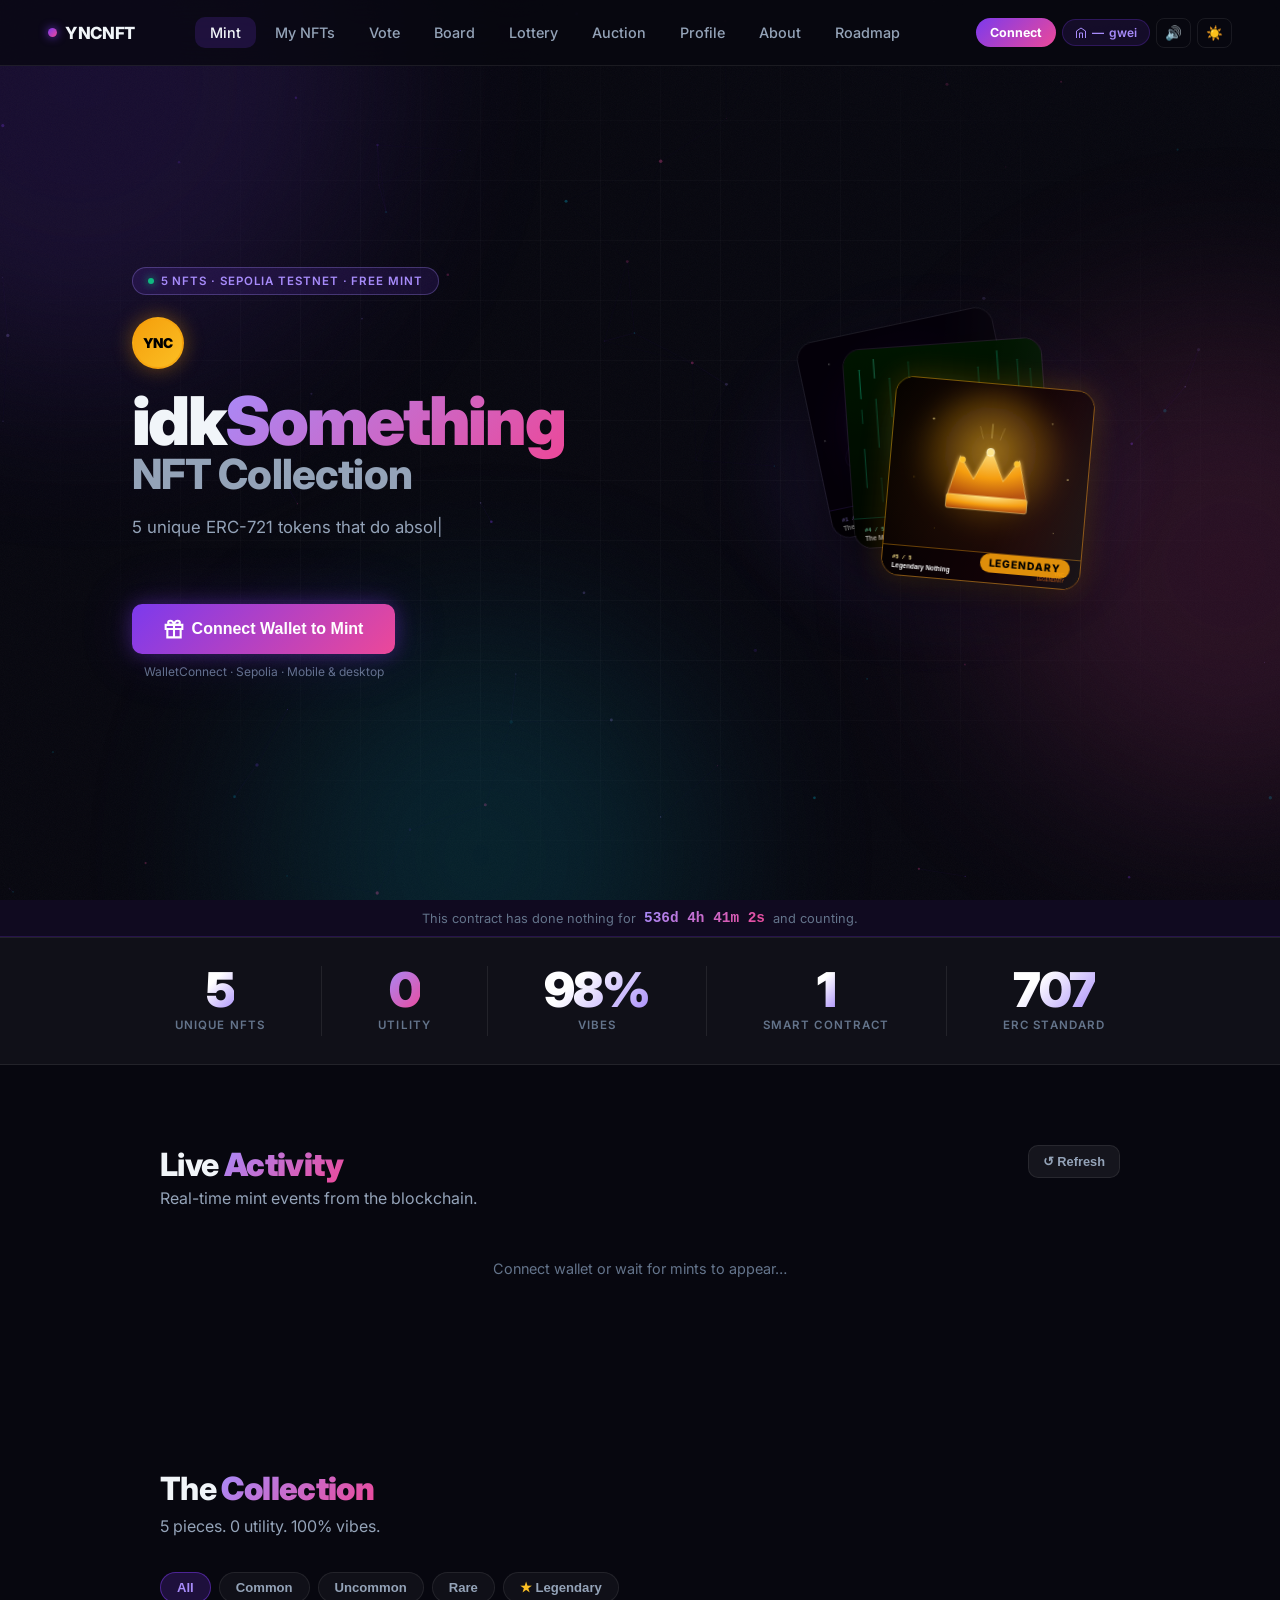
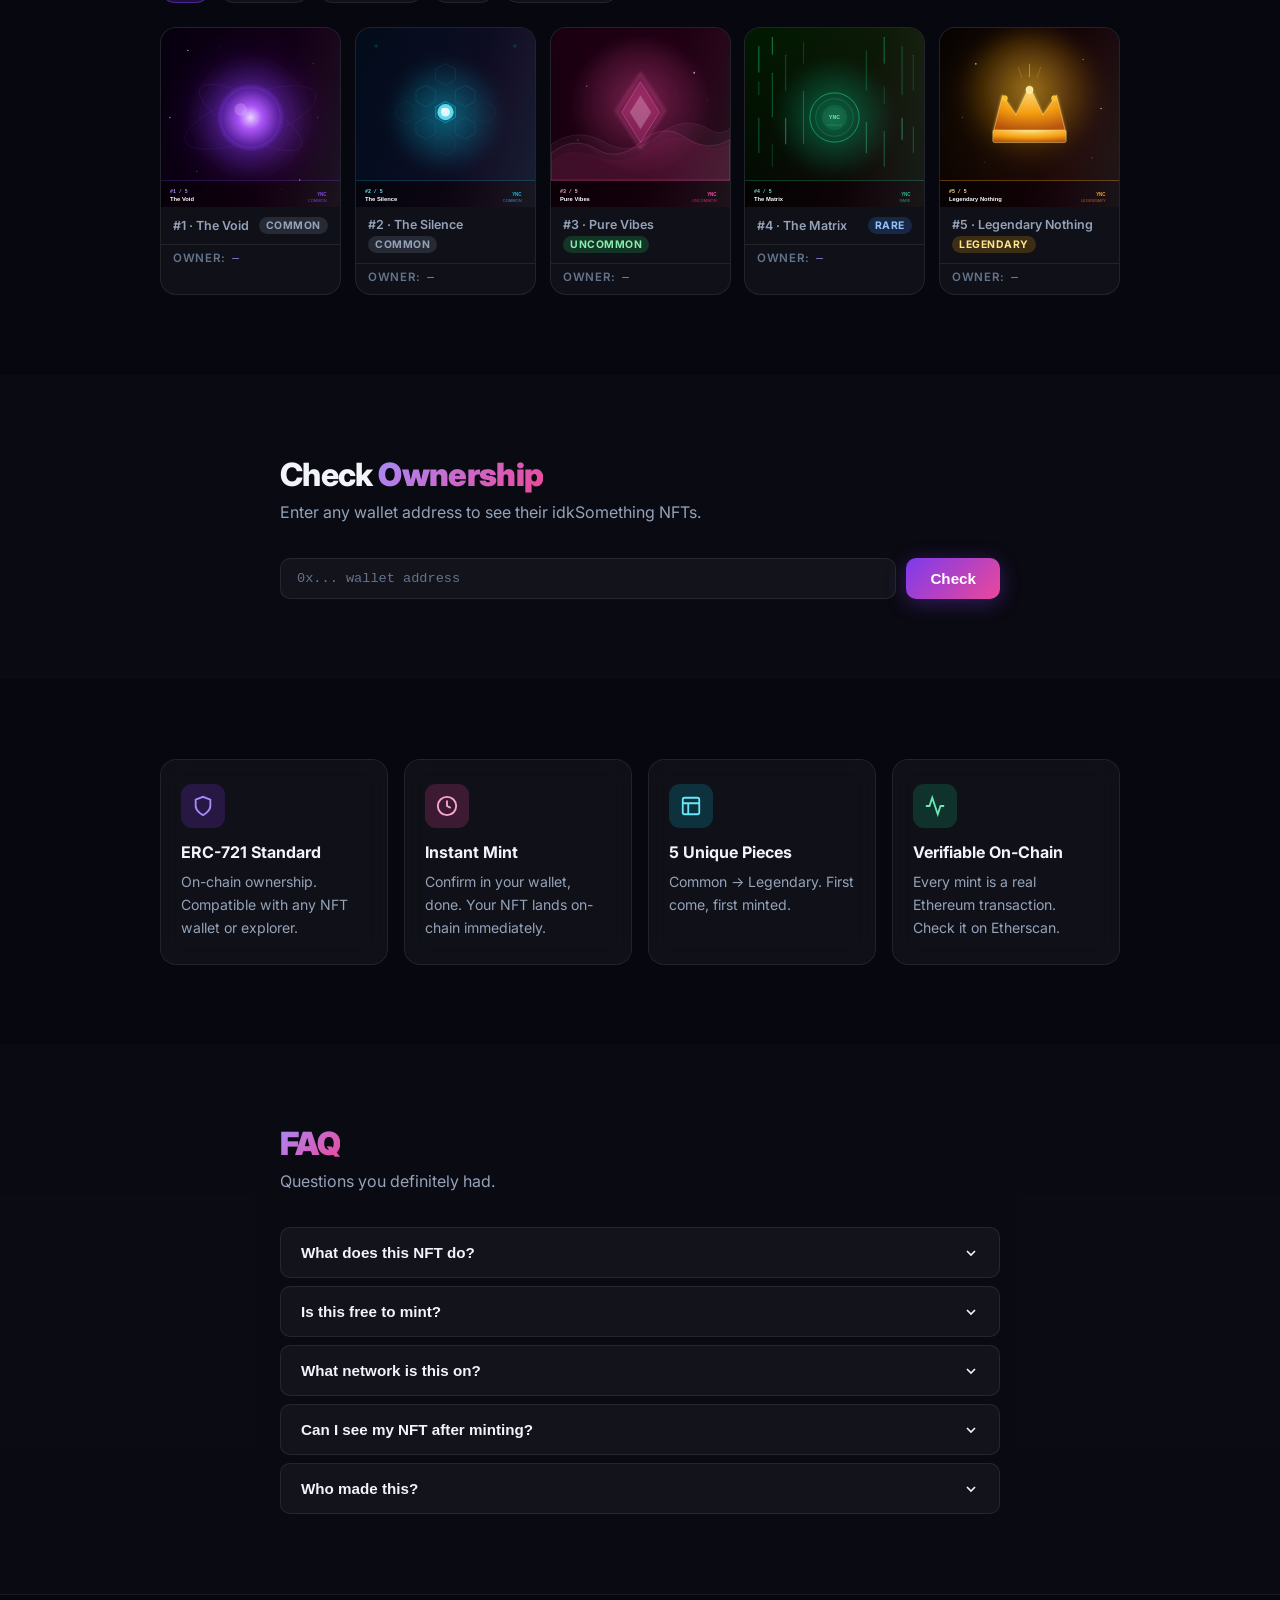
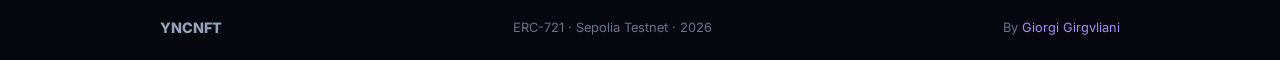
==== commit c1648c98: "Fix WalletConnect not seeing CONFIG from ES module scope. Expose CONFIG on window for walletconnect." ====
--- a/nft-dapp/index.html
+++ b/nft-dapp/index.html
@@ -392,8 +392,8 @@
   <div id="toast" class="toast hidden"></div>
 
   <script src="https://cdnjs.cloudflare.com/ajax/libs/ethers/5.7.2/ethers.umd.min.js"></script>
-  <script src="config.js?v=3"></script>
-  <script type="module" src="walletconnect.js?v=1"></script>
+  <script src="config.js?v=4"></script>
+  <script type="module" src="walletconnect.js?v=2"></script>
   <script src="wallet.js"></script>
   <script src="particles.js"></script>
   <script src="script.js?v=5"></script>
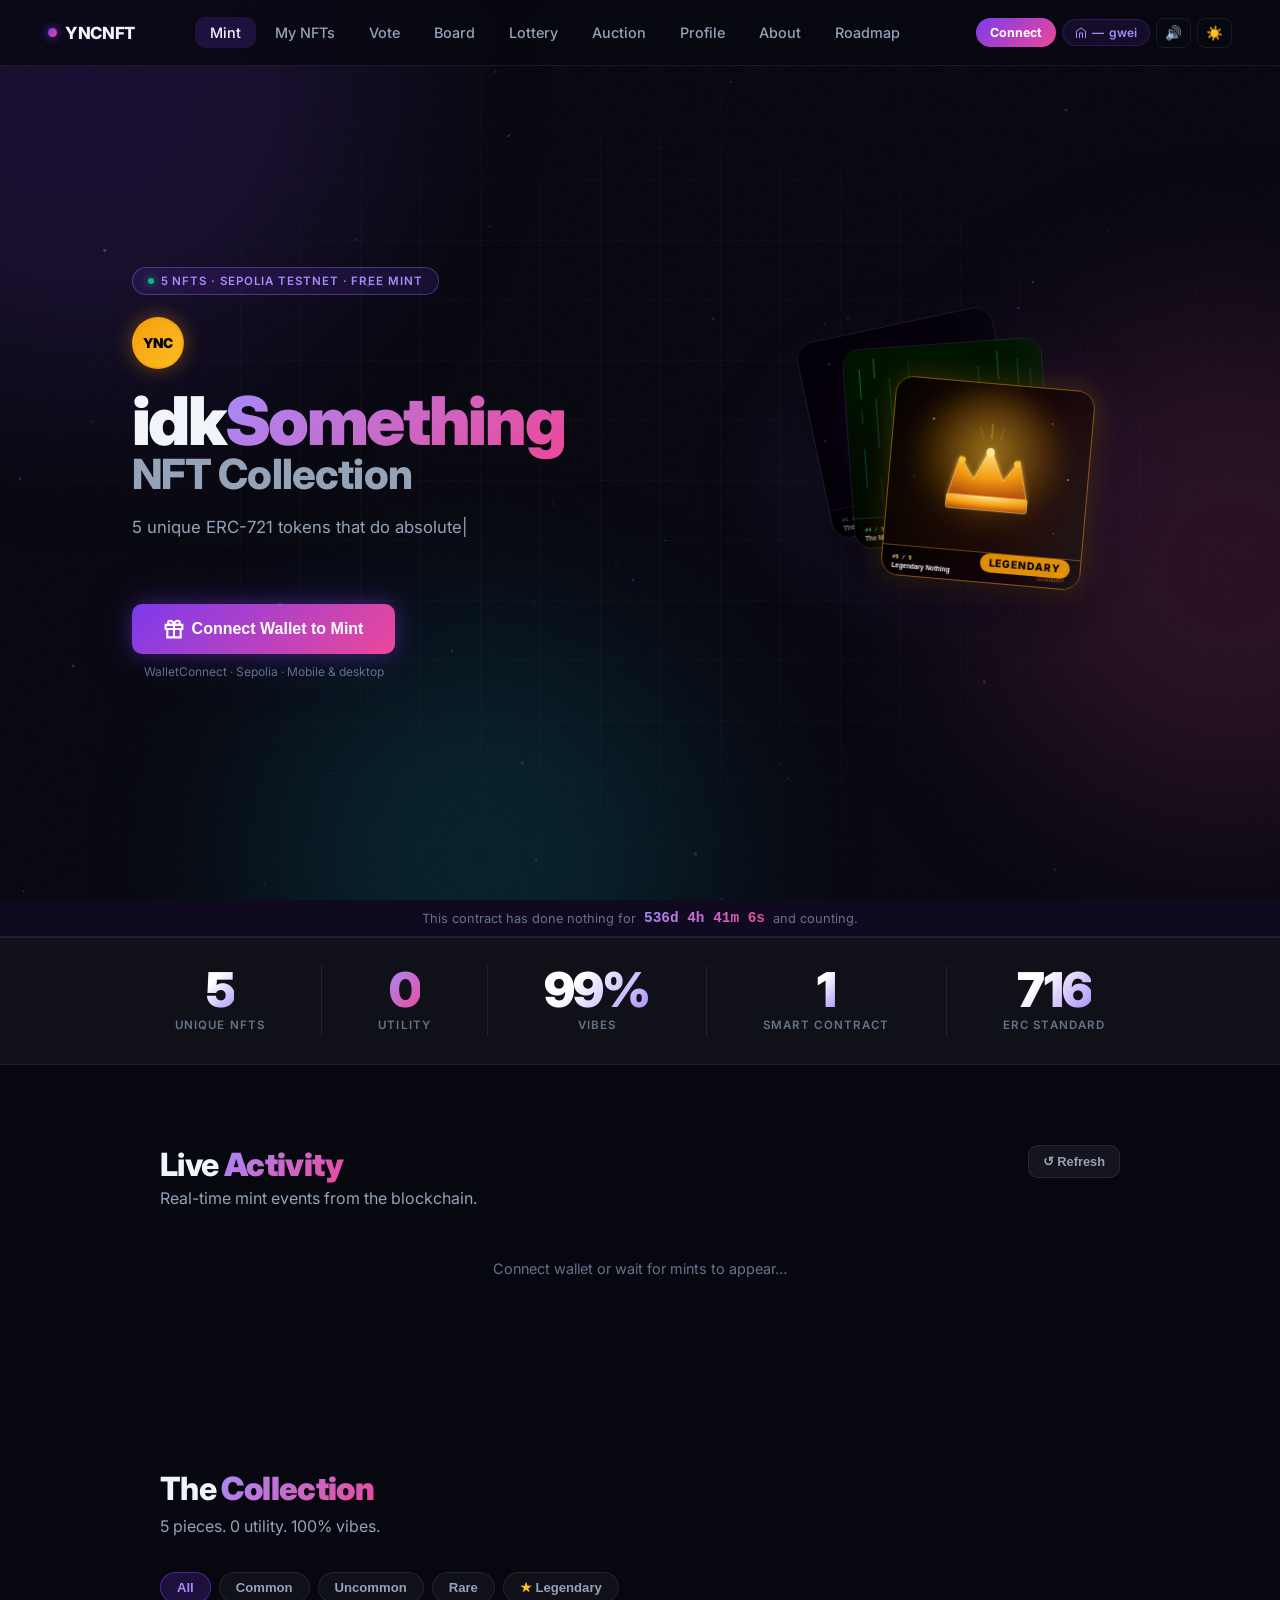
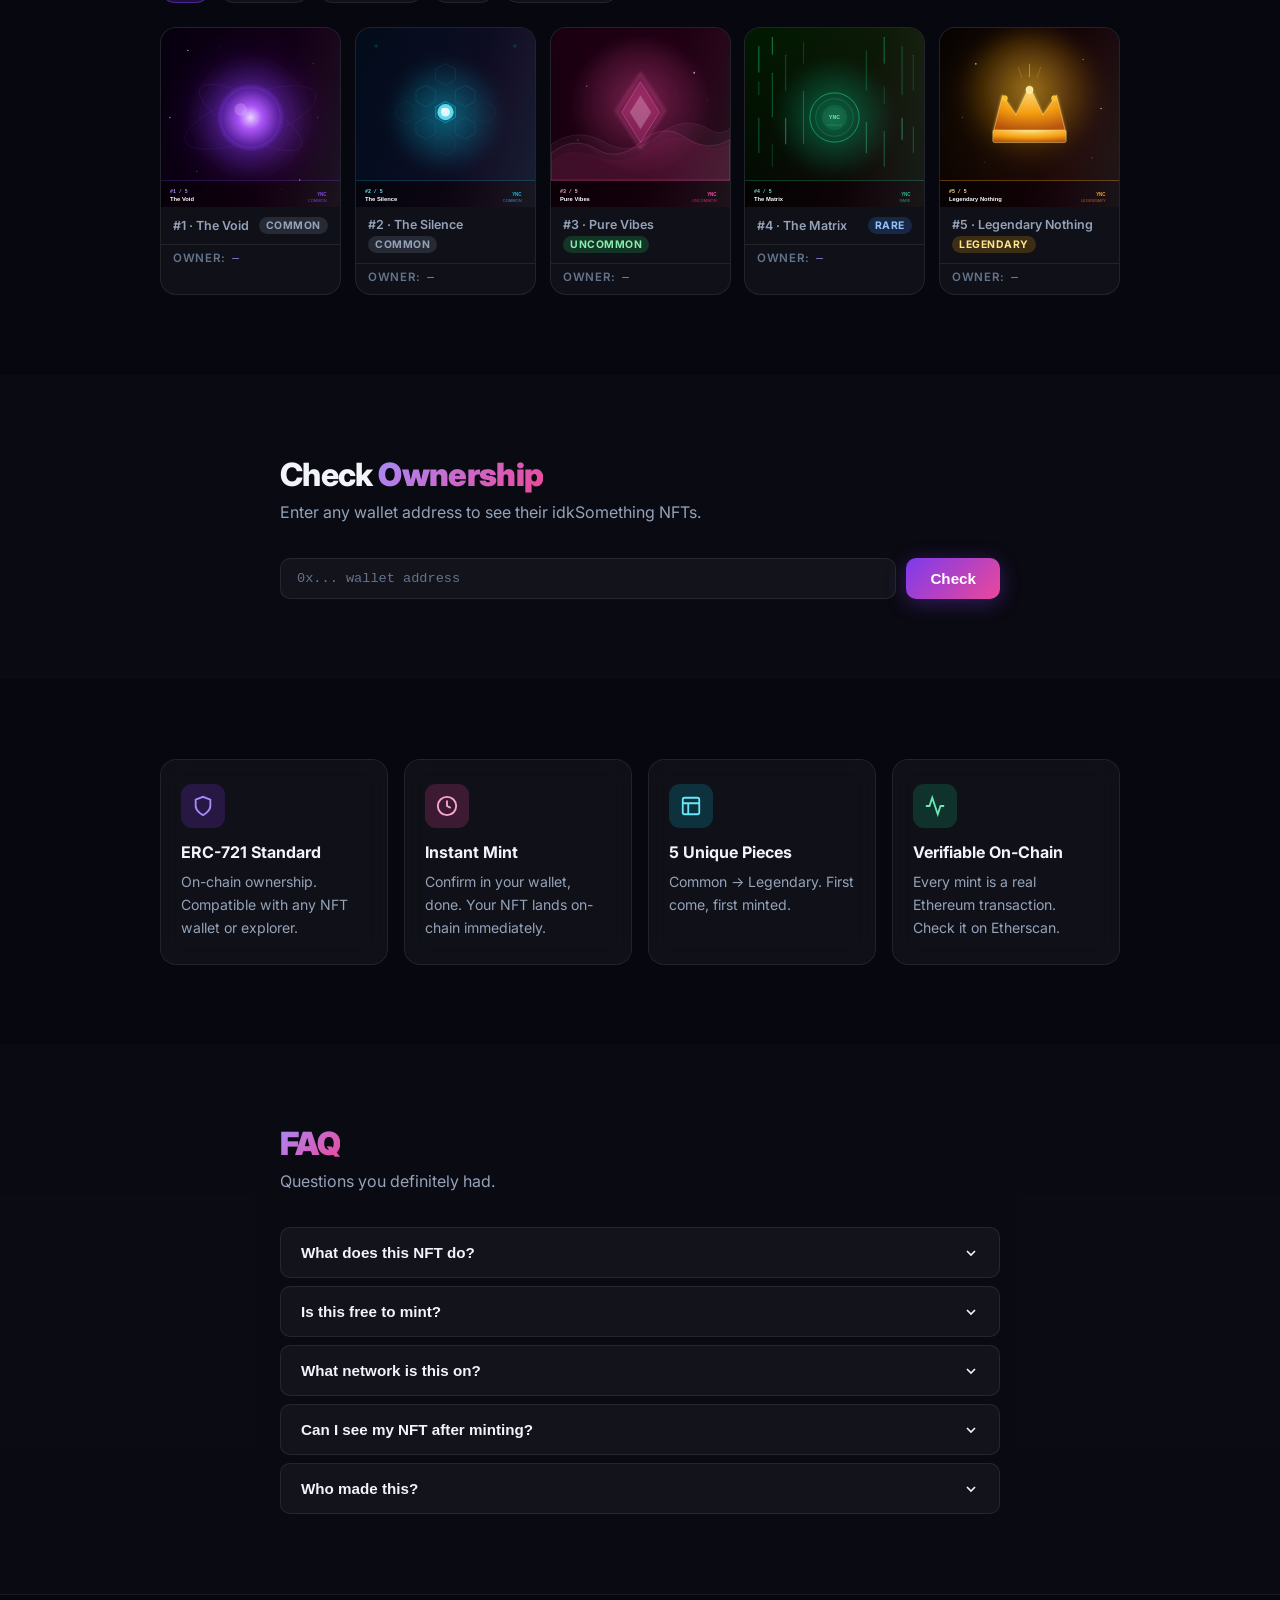
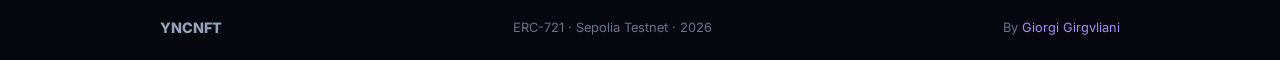
==== commit cae92737: "Fix WalletConnect connect() before request() error. Resolve accounts after connect() and read chainI" ====
--- a/nft-dapp/index.html
+++ b/nft-dapp/index.html
@@ -393,9 +393,9 @@
 
   <script src="https://cdnjs.cloudflare.com/ajax/libs/ethers/5.7.2/ethers.umd.min.js"></script>
   <script src="config.js?v=4"></script>
-  <script type="module" src="walletconnect.js?v=2"></script>
+  <script type="module" src="walletconnect.js?v=3"></script>
   <script src="wallet.js"></script>
   <script src="particles.js"></script>
-  <script src="script.js?v=5"></script>
+  <script src="script.js?v=6"></script>
 </body>
 </html>
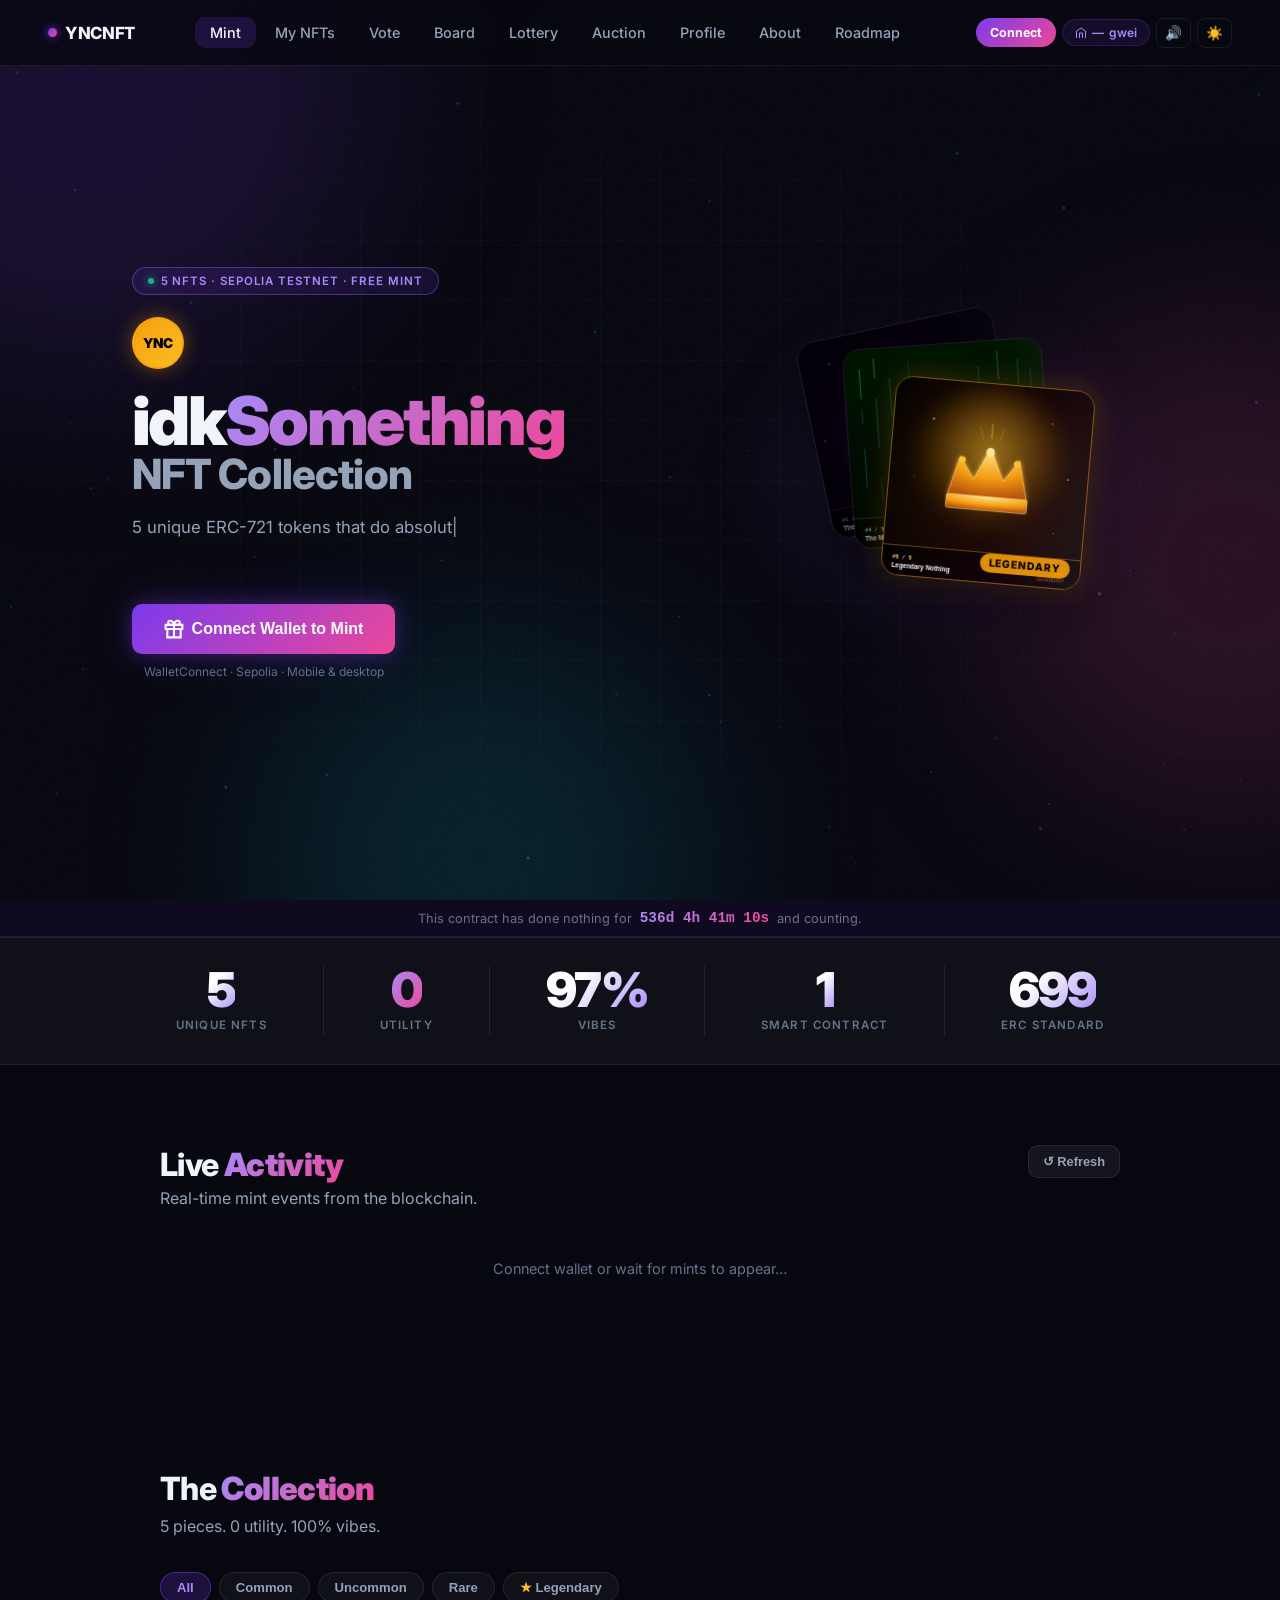
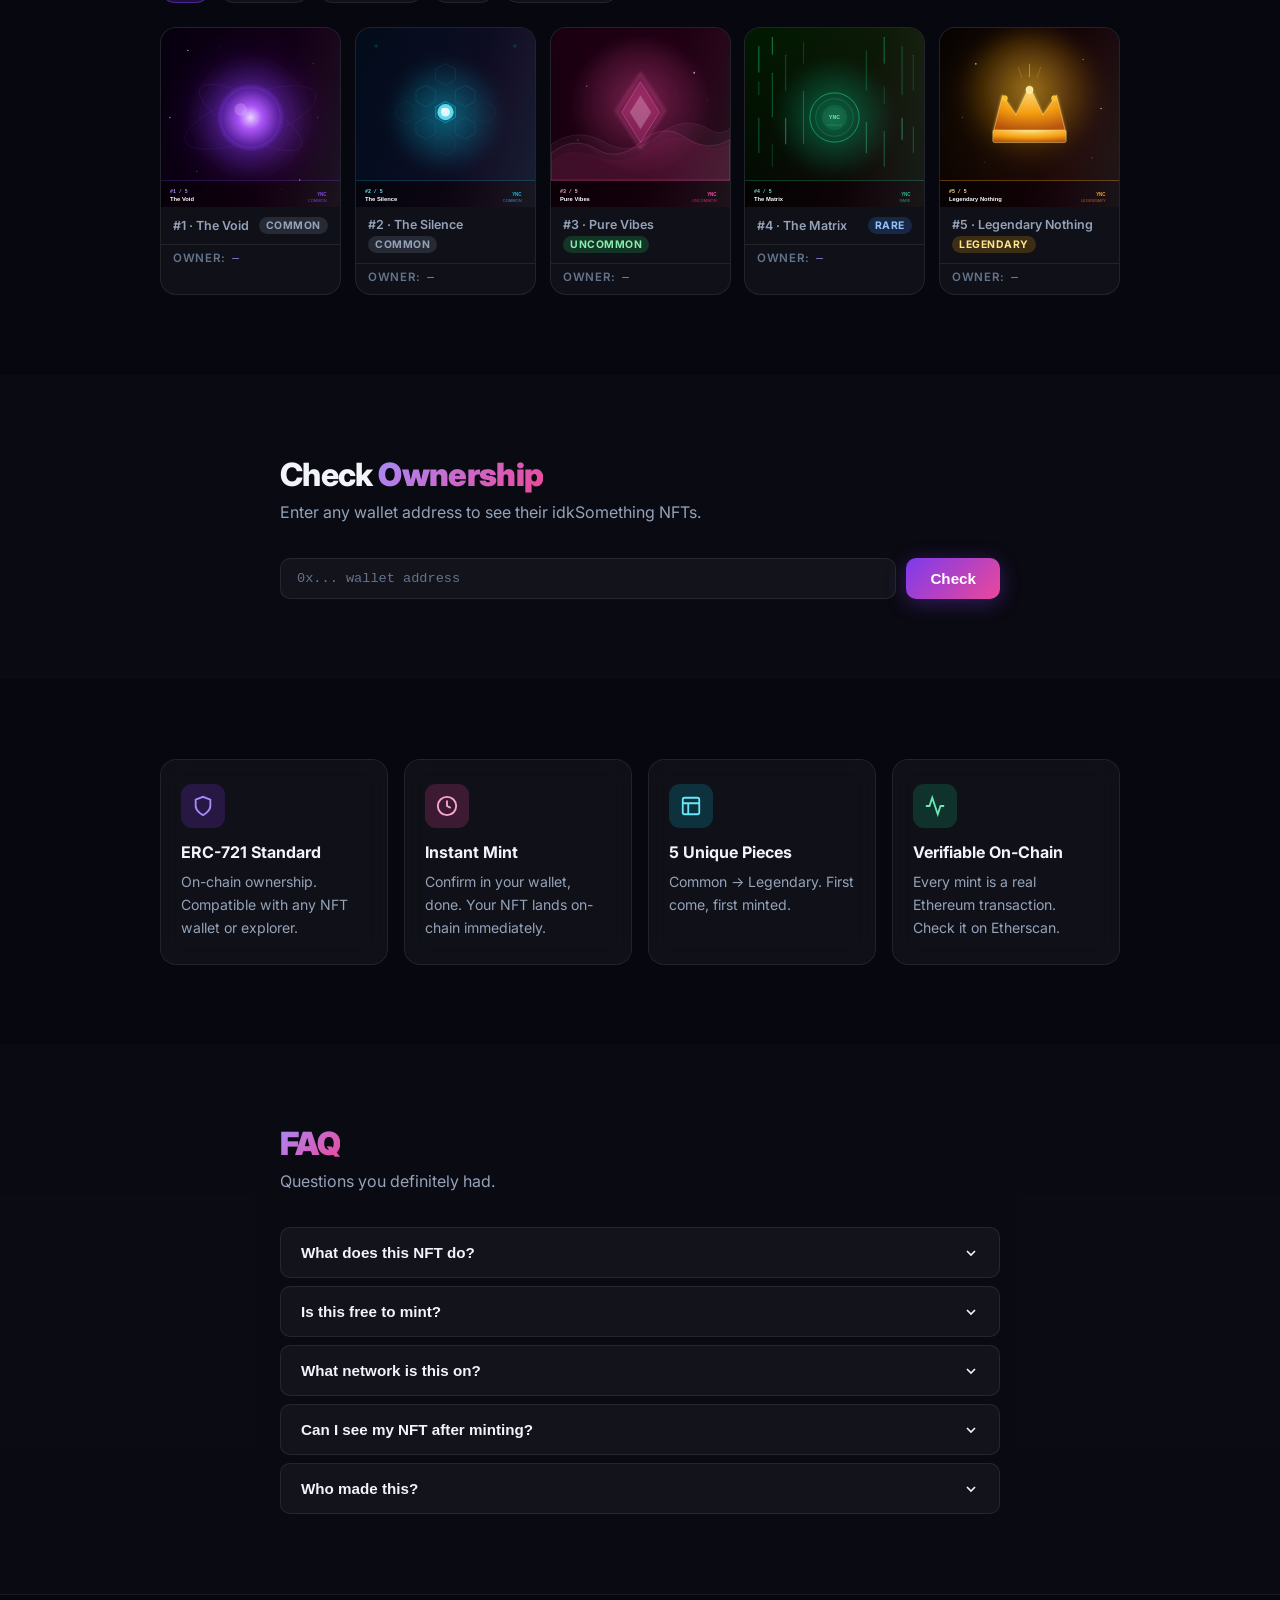
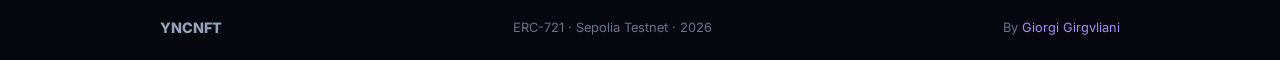
==== commit 3d783b49: "Fix mobile WalletConnect not completing after wallet app approval. Resume session on tab focus and l" ====
--- a/nft-dapp/index.html
+++ b/nft-dapp/index.html
@@ -393,9 +393,9 @@
 
   <script src="https://cdnjs.cloudflare.com/ajax/libs/ethers/5.7.2/ethers.umd.min.js"></script>
   <script src="config.js?v=4"></script>
-  <script type="module" src="walletconnect.js?v=3"></script>
+  <script type="module" src="walletconnect.js?v=4"></script>
   <script src="wallet.js"></script>
   <script src="particles.js"></script>
-  <script src="script.js?v=6"></script>
+  <script src="script.js?v=7"></script>
 </body>
 </html>
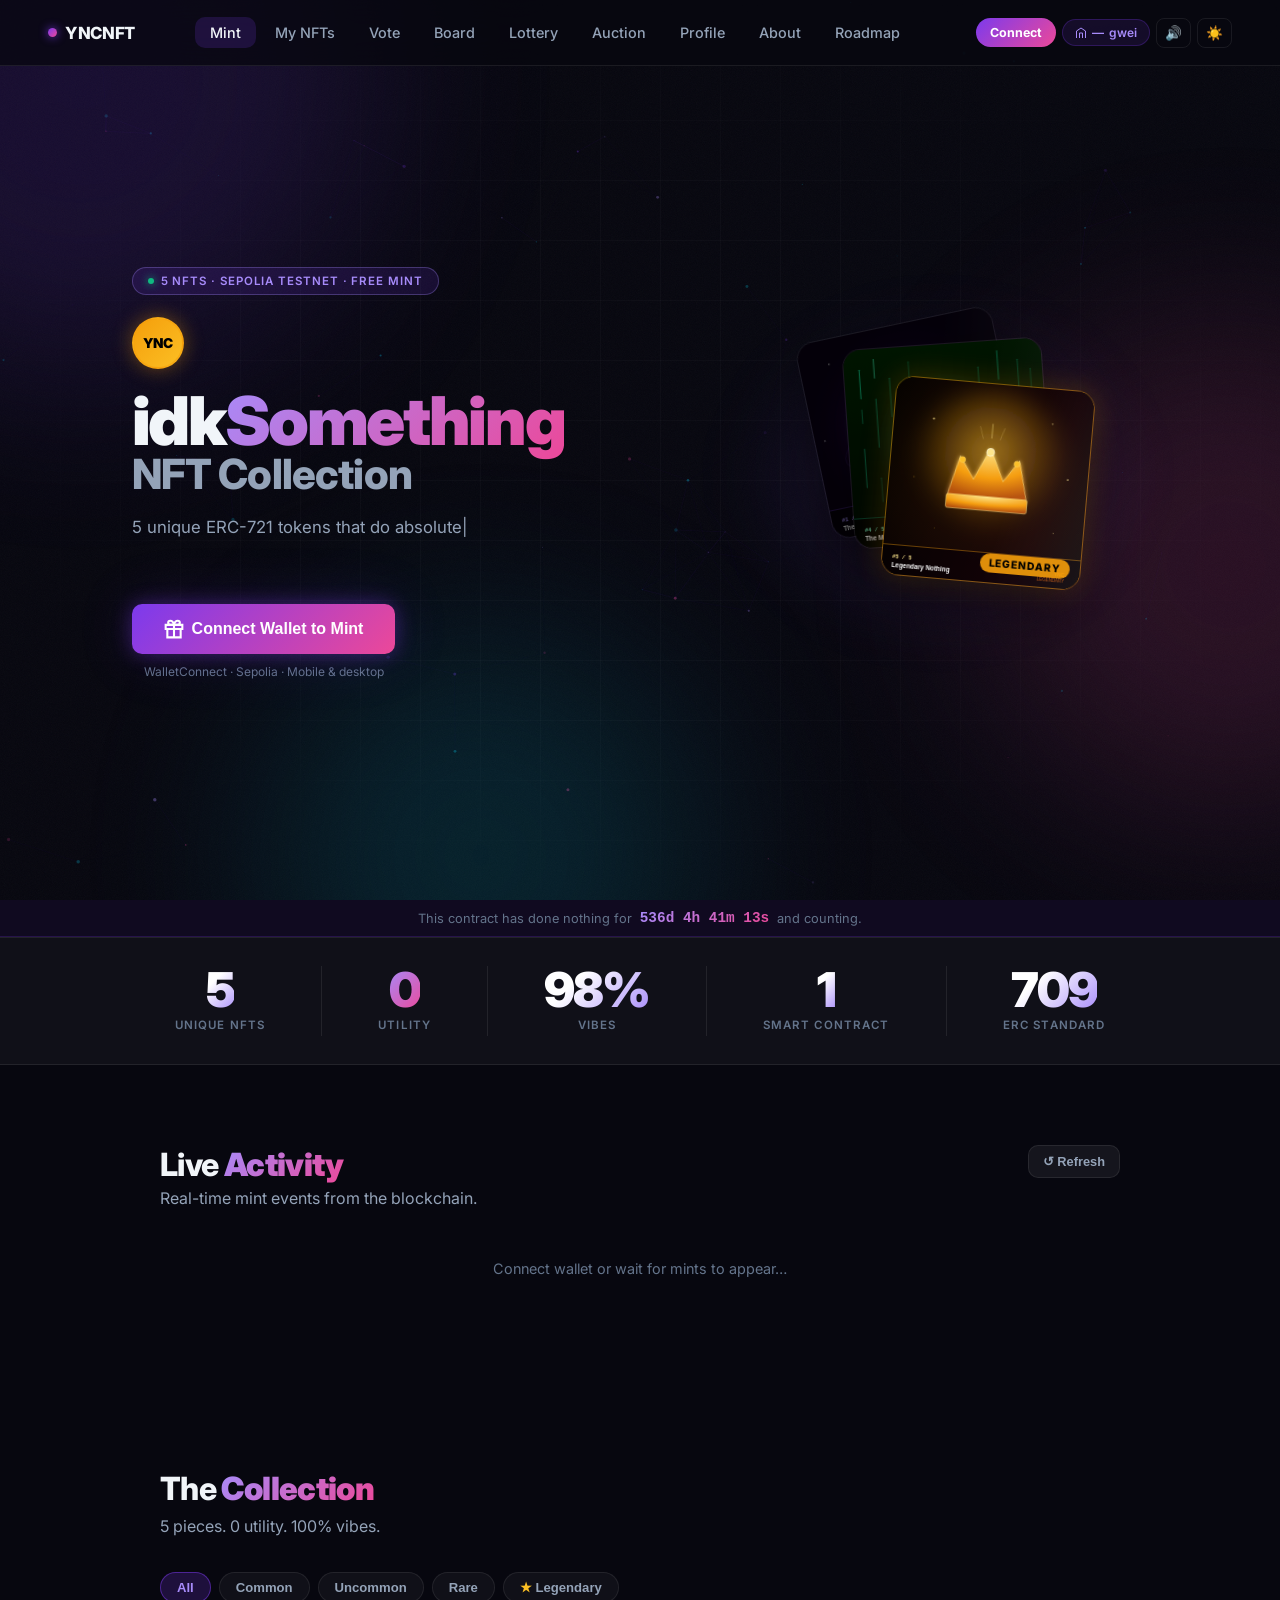
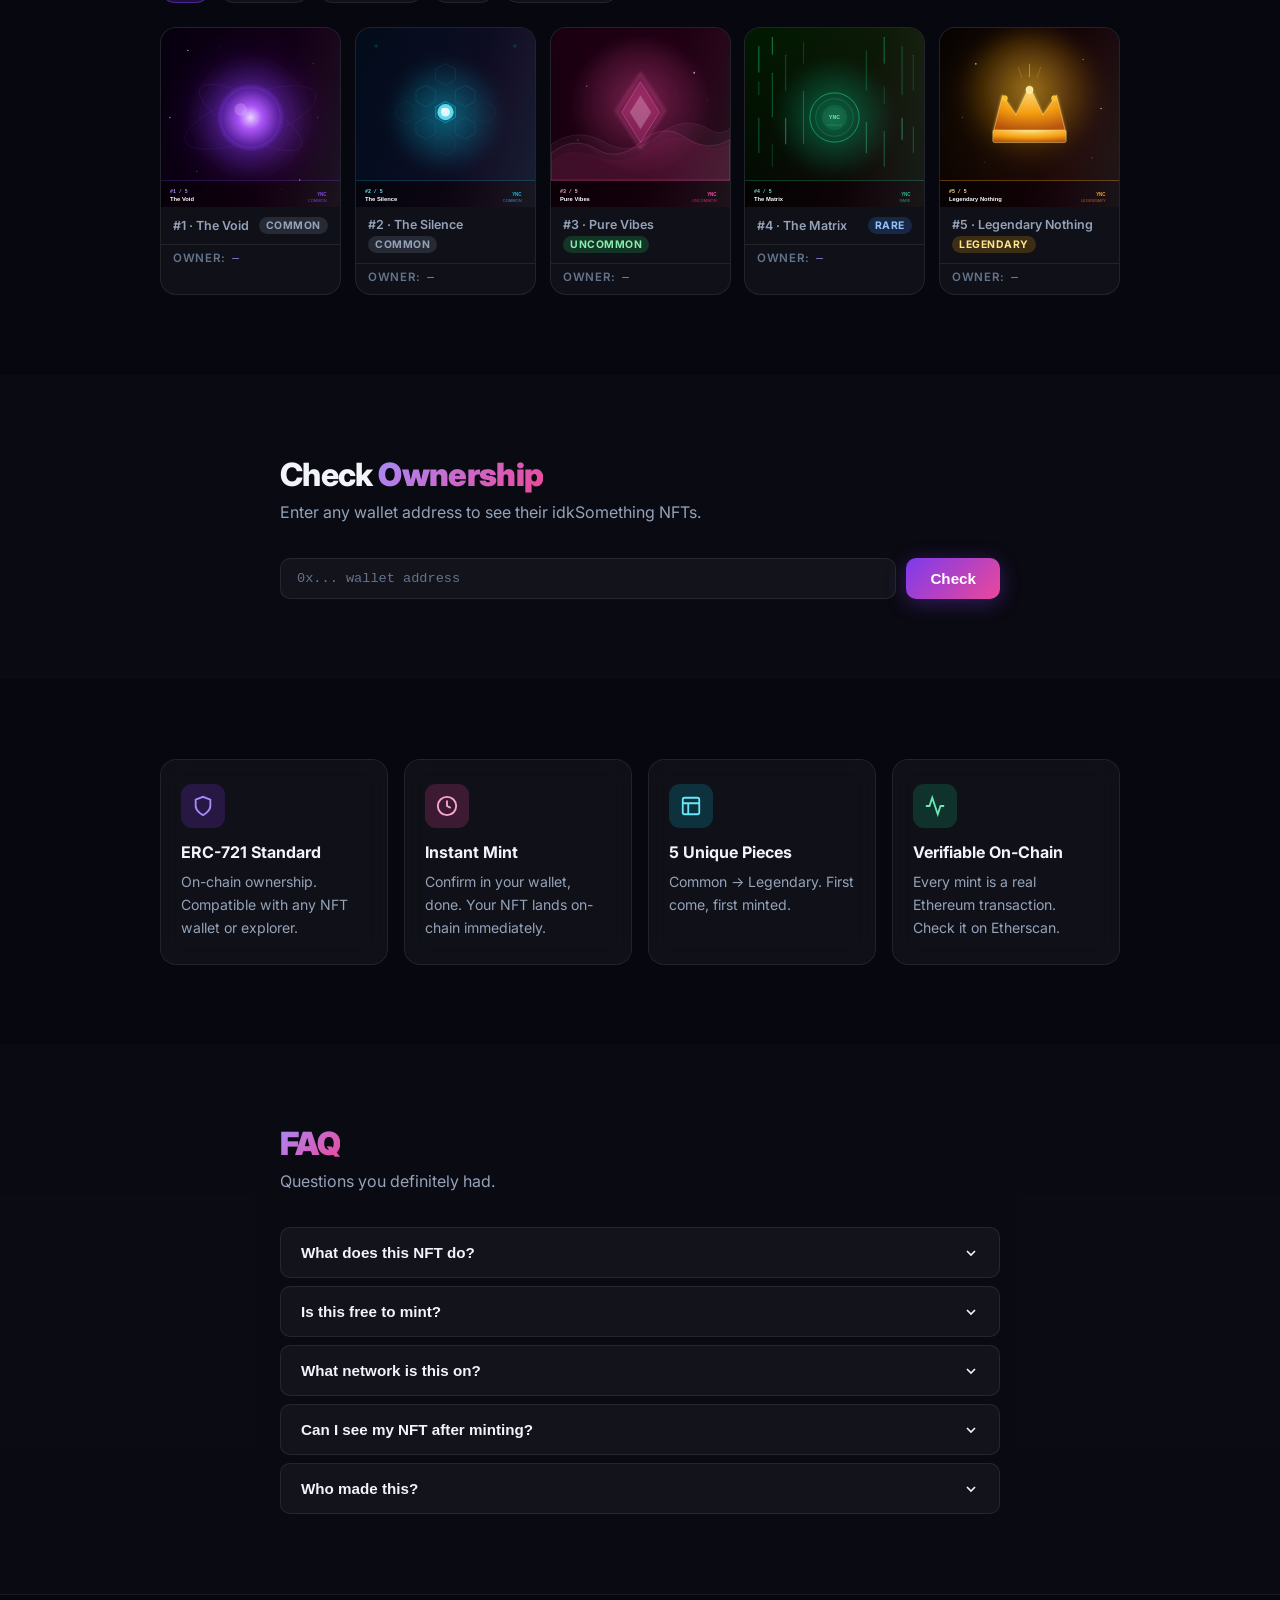
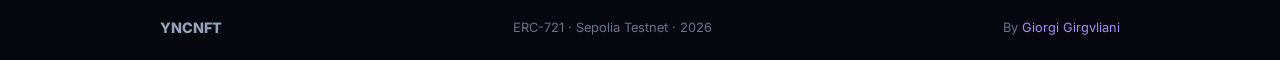
==== commit 385eca2d: "Don't block wallet connect when Sepolia switch is skipped on mobile. Finish connection after wallet " ====
--- a/nft-dapp/index.html
+++ b/nft-dapp/index.html
@@ -396,6 +396,6 @@
   <script type="module" src="walletconnect.js?v=4"></script>
   <script src="wallet.js"></script>
   <script src="particles.js"></script>
-  <script src="script.js?v=7"></script>
+  <script src="script.js?v=8"></script>
 </body>
 </html>
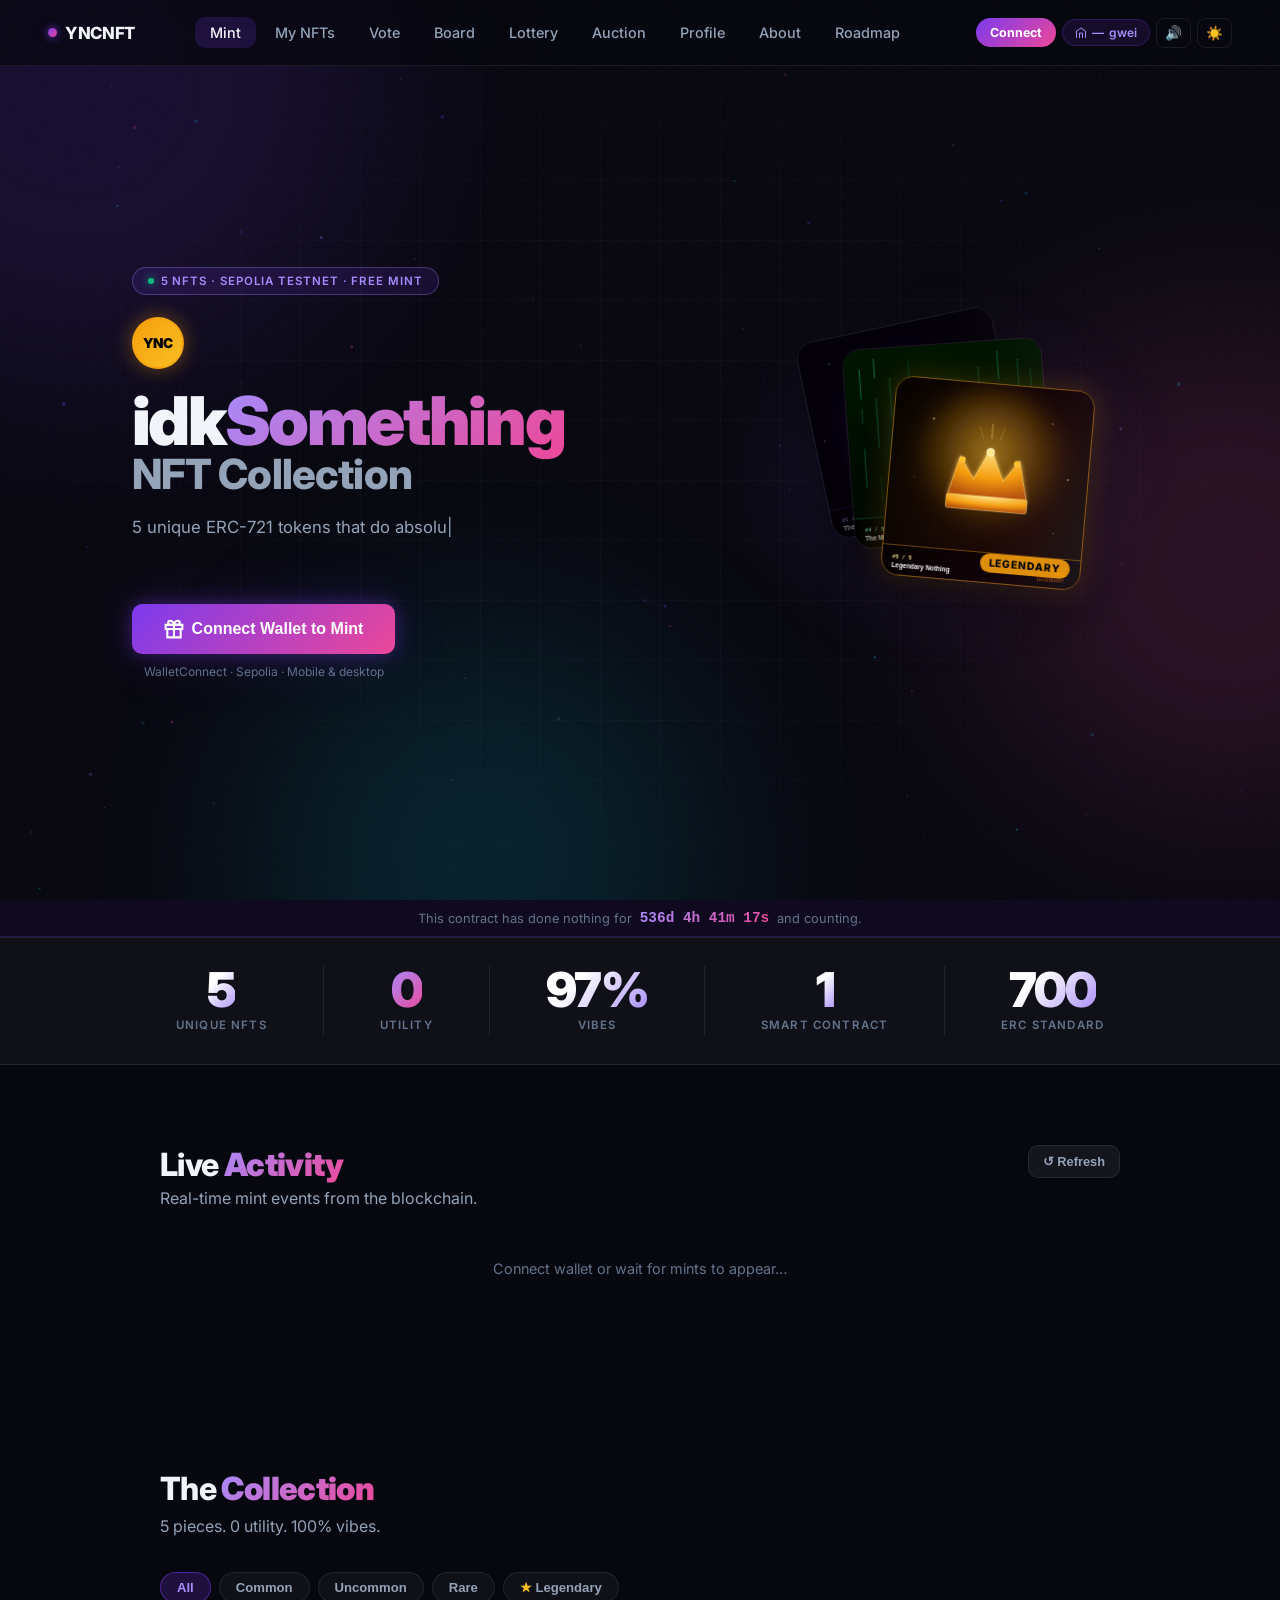
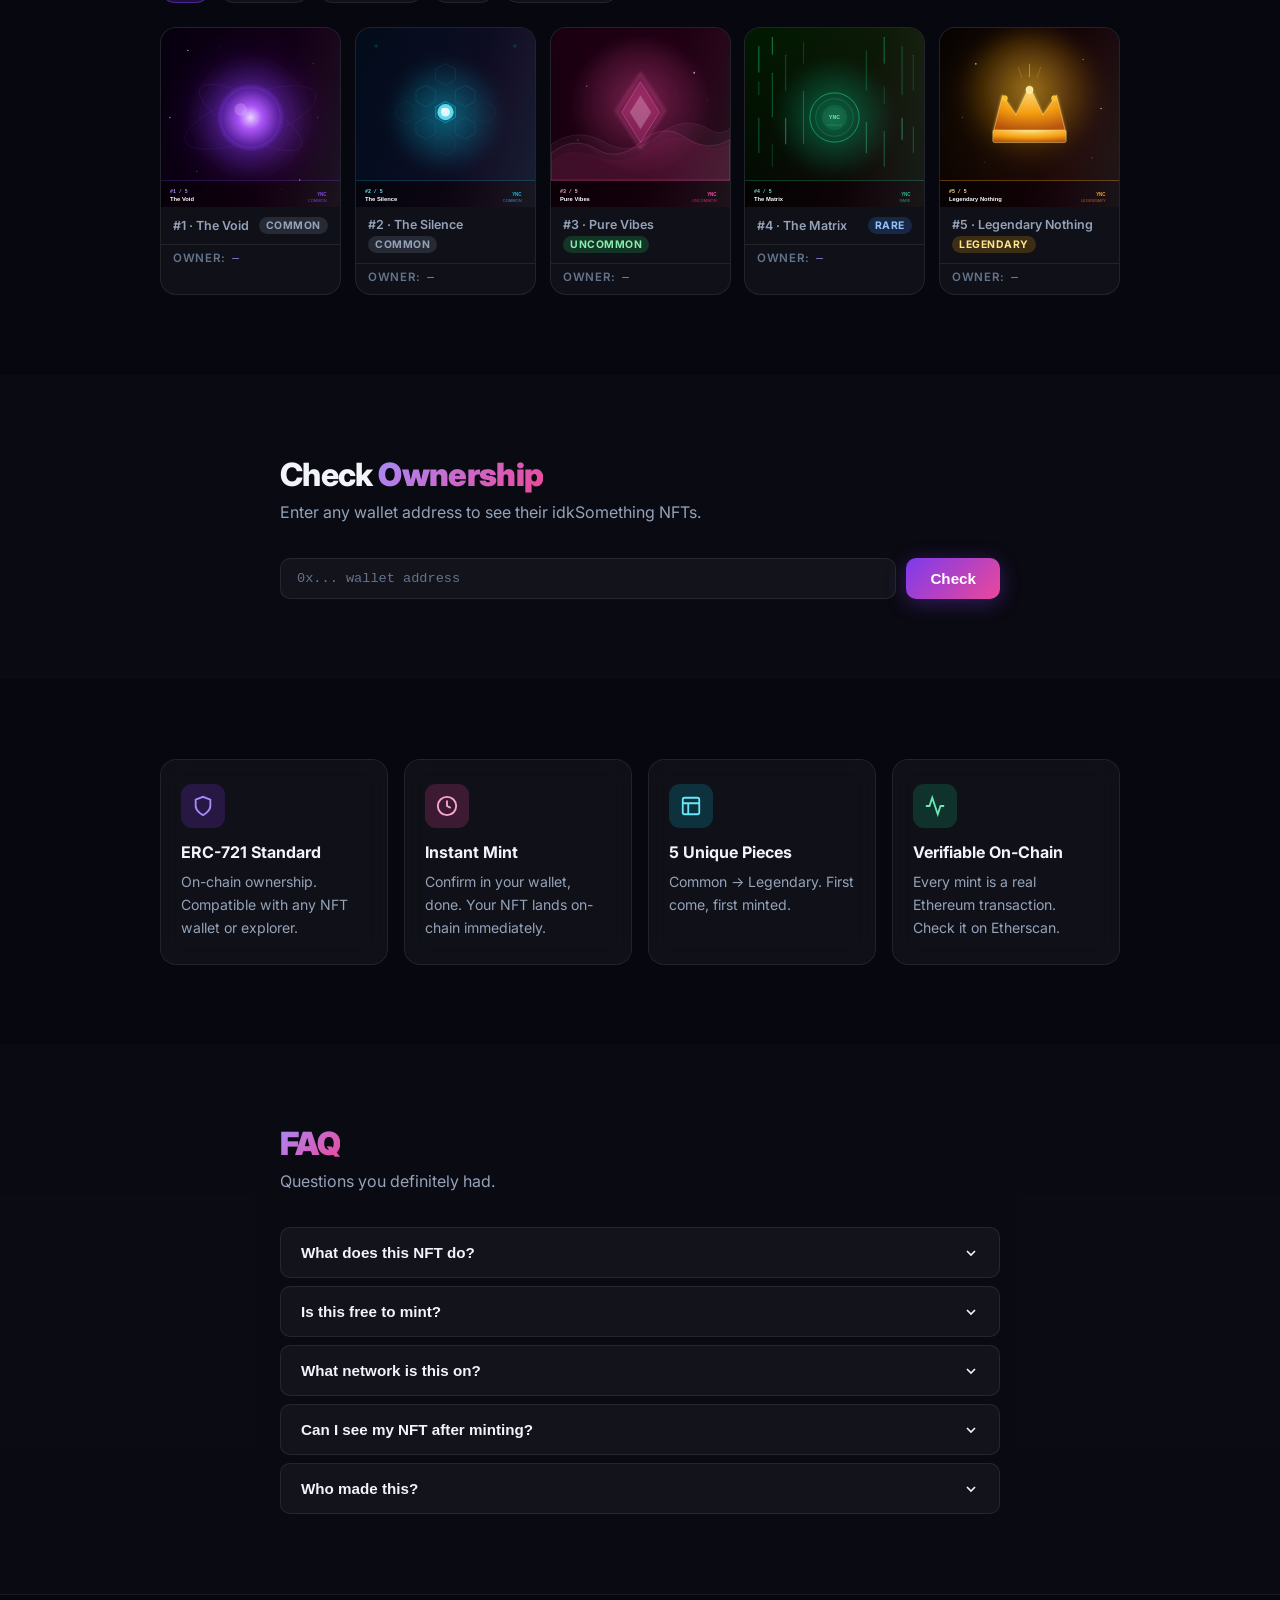
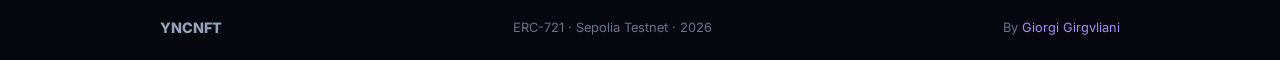
==== commit d0c27ead: "Add WalletConnect redirect back to browser after wallet approval. Send return URL in WC metadata for" ====
--- a/nft-dapp/index.html
+++ b/nft-dapp/index.html
@@ -393,9 +393,9 @@
 
   <script src="https://cdnjs.cloudflare.com/ajax/libs/ethers/5.7.2/ethers.umd.min.js"></script>
   <script src="config.js?v=4"></script>
-  <script type="module" src="walletconnect.js?v=4"></script>
+  <script type="module" src="walletconnect.js?v=5"></script>
   <script src="wallet.js"></script>
   <script src="particles.js"></script>
-  <script src="script.js?v=8"></script>
+  <script src="script.js?v=9"></script>
 </body>
 </html>
--- a/nft-dapp/style.css
+++ b/nft-dapp/style.css
@@ -478,6 +478,24 @@
 .toast.show { transform: translateX(-50%) translateY(0); opacity: 1; }
 .toast.error { background: rgba(239,68,68,.92); }
 
+/* WalletConnect return banner (mobile) */
+.wc-return-banner {
+  position: fixed; inset: 0; z-index: 1000;
+  background: rgba(8, 10, 18, 0.92);
+  display: flex; align-items: center; justify-content: center;
+  padding: 24px;
+}
+.wc-return-inner {
+  max-width: 420px; text-align: center;
+  background: var(--surface, #12141f);
+  border: 1px solid rgba(124, 58, 237, 0.35);
+  border-radius: 16px; padding: 24px;
+  box-shadow: 0 20px 60px rgba(0,0,0,.45);
+}
+.wc-return-sub { font-size: 0.85rem; color: var(--text-muted); margin: 10px 0 16px; line-height: 1.5; }
+.wc-return-actions { display: flex; flex-direction: column; gap: 10px; }
+.metamask-browser-link { margin-top: 4px; text-align: center; font-size: 0.82rem; }
+
 /* =============================================
    FOOTER
    ============================================= */
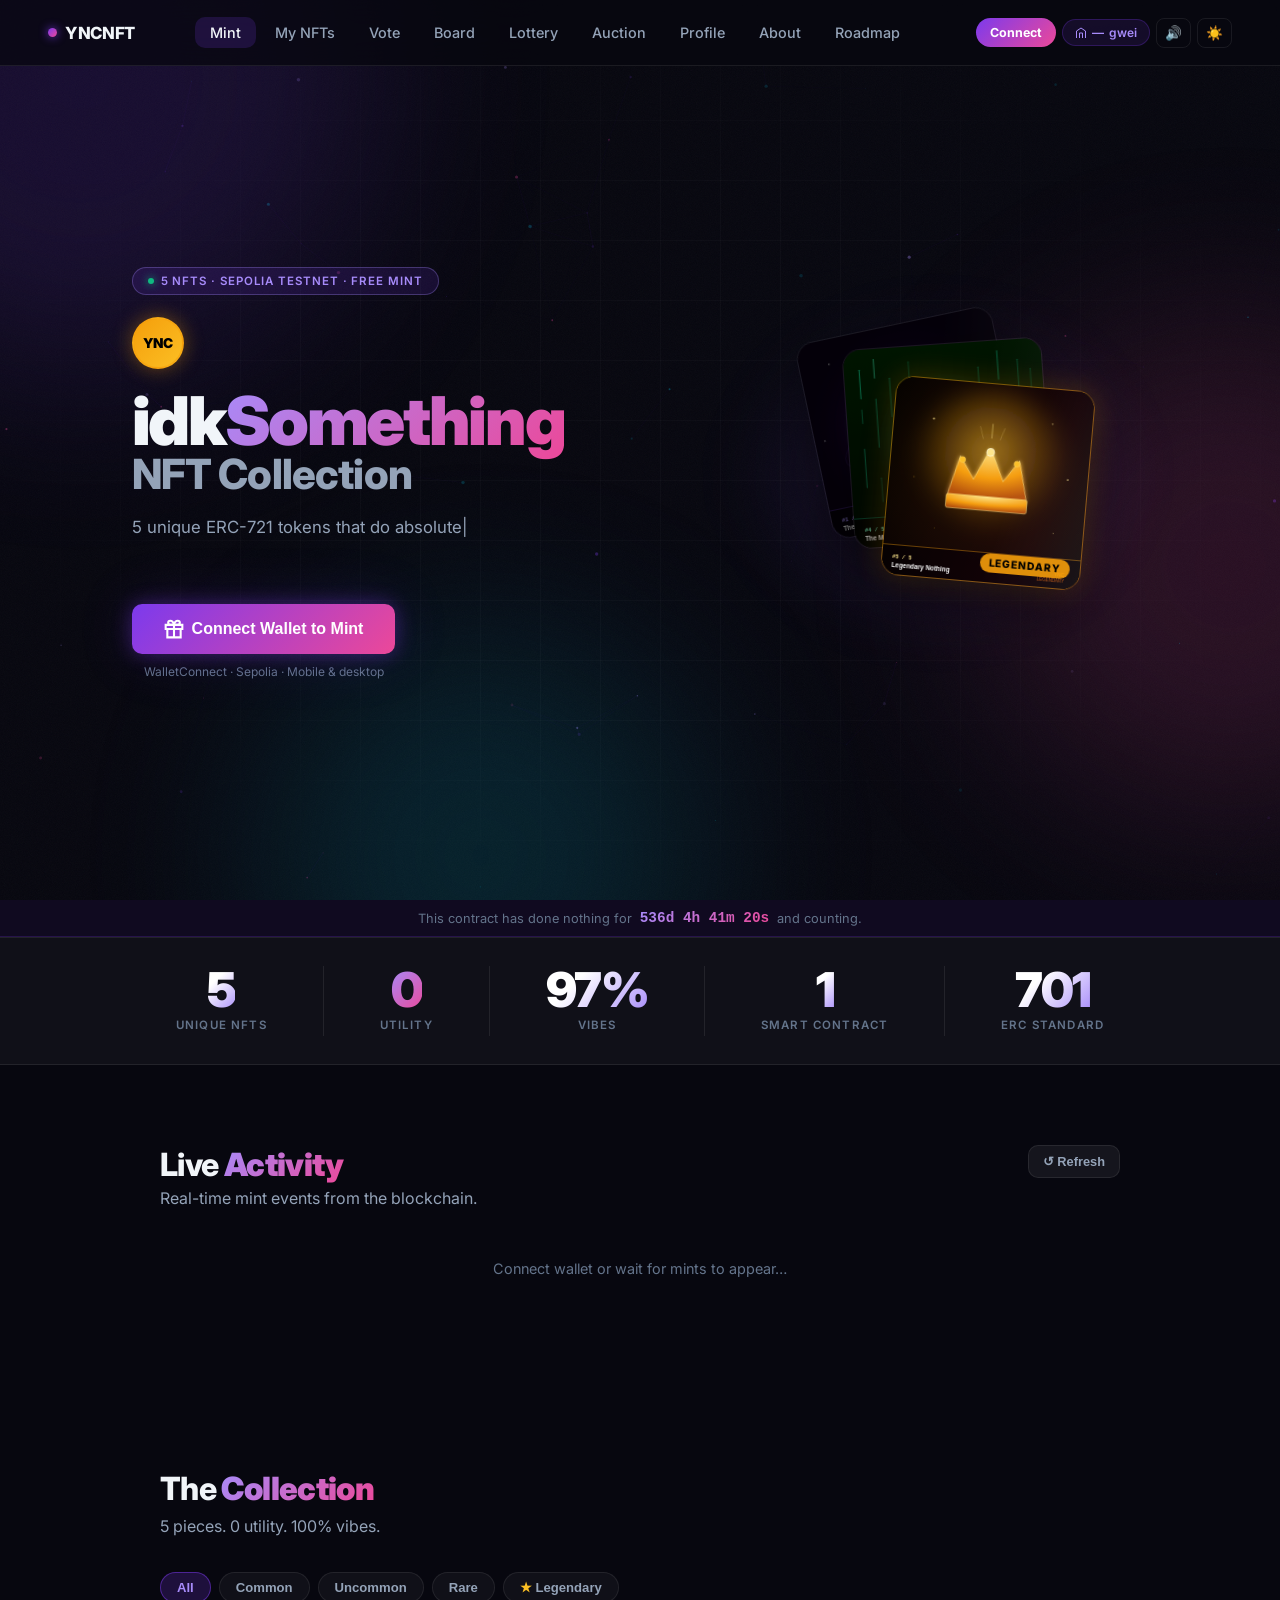
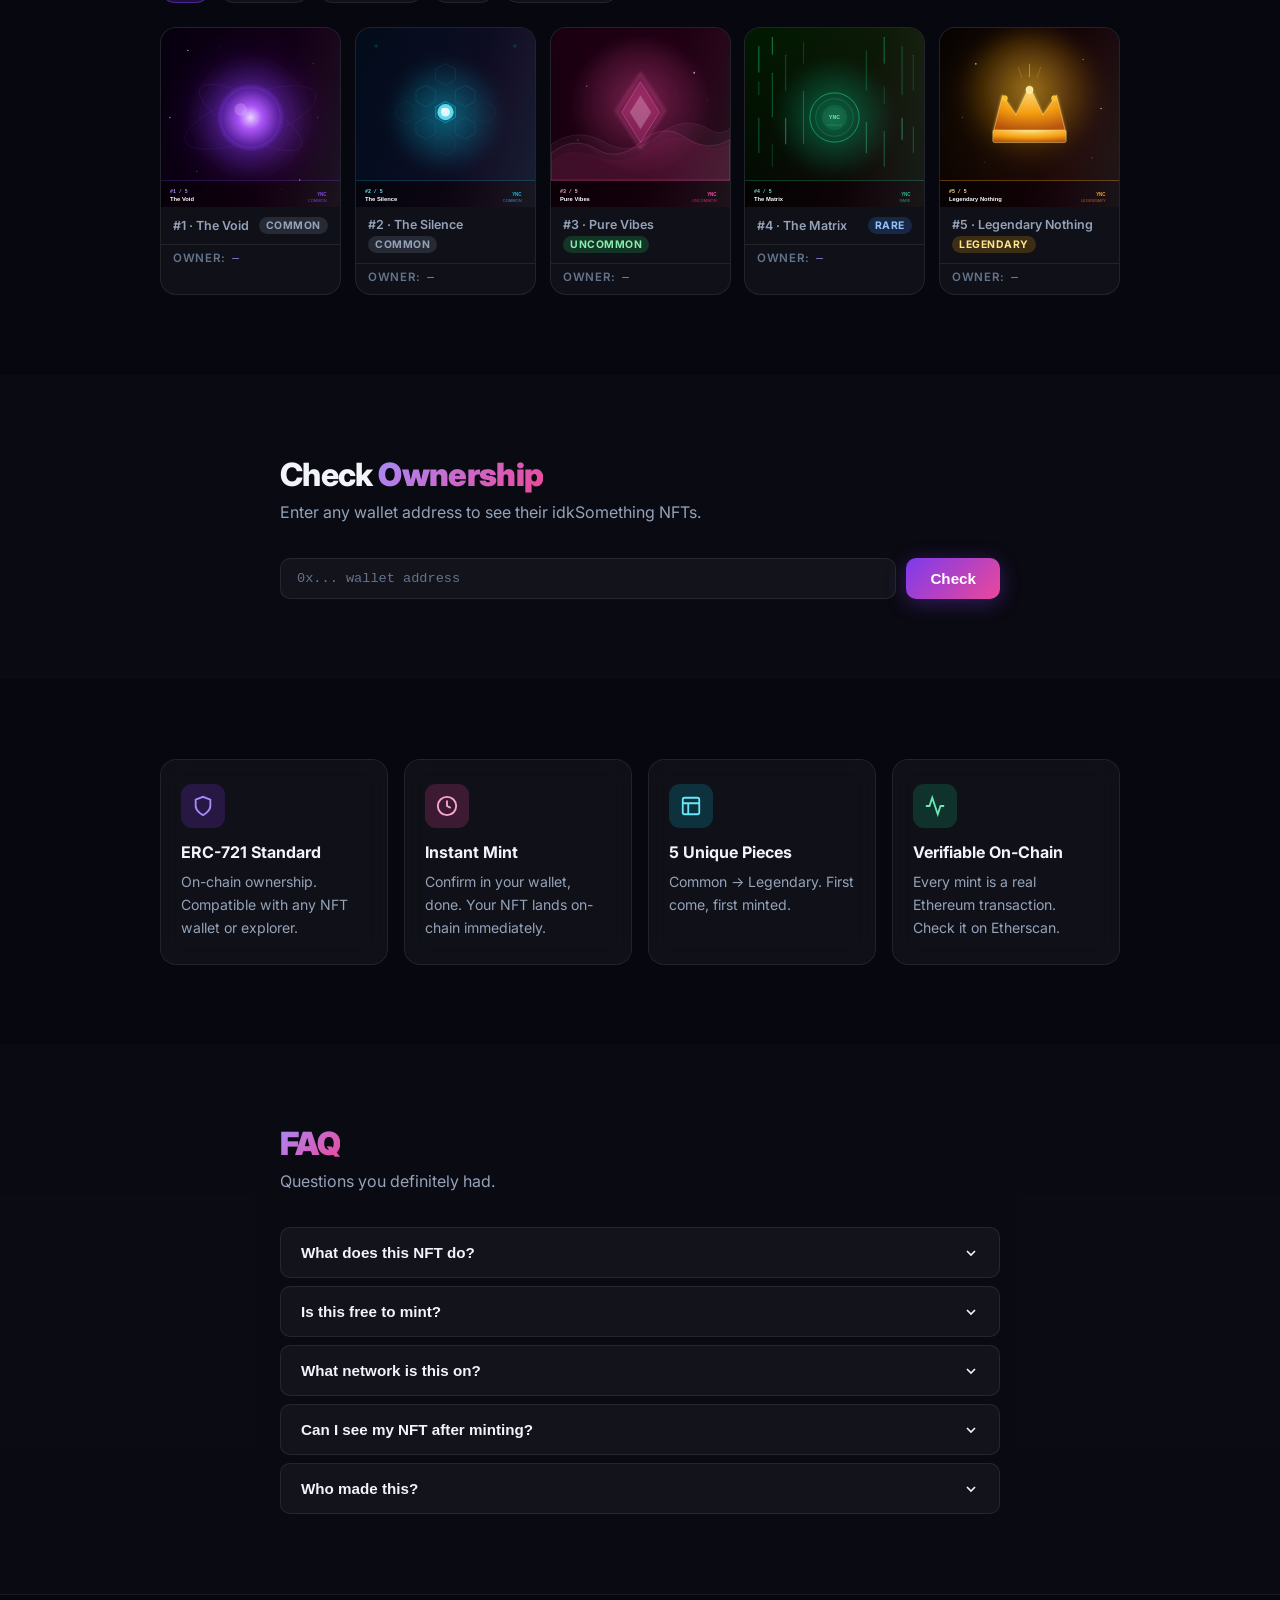
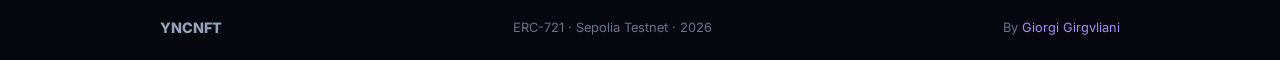
==== commit d5e032f7: "Fix return banner blocking WalletConnect modal. Show a bottom hint only after wallet flow starts, no" ====
--- a/nft-dapp/index.html
+++ b/nft-dapp/index.html
@@ -393,7 +393,7 @@
 
   <script src="https://cdnjs.cloudflare.com/ajax/libs/ethers/5.7.2/ethers.umd.min.js"></script>
   <script src="config.js?v=4"></script>
-  <script type="module" src="walletconnect.js?v=5"></script>
+  <script type="module" src="walletconnect.js?v=6"></script>
   <script src="wallet.js"></script>
   <script src="particles.js"></script>
   <script src="script.js?v=9"></script>
--- a/nft-dapp/style.css
+++ b/nft-dapp/style.css
@@ -478,22 +478,21 @@
 .toast.show { transform: translateX(-50%) translateY(0); opacity: 1; }
 .toast.error { background: rgba(239,68,68,.92); }
 
-/* WalletConnect return banner (mobile) */
+/* WalletConnect return hint — bottom bar, does not block the WC modal */
 .wc-return-banner {
-  position: fixed; inset: 0; z-index: 1000;
-  background: rgba(8, 10, 18, 0.92);
-  display: flex; align-items: center; justify-content: center;
-  padding: 24px;
+  position: fixed; left: 0; right: 0; bottom: 0; z-index: 40;
+  padding: 12px 16px calc(12px + env(safe-area-inset-bottom, 0px));
+  background: rgba(8, 10, 18, 0.96);
+  border-top: 1px solid rgba(124, 58, 237, 0.35);
+  box-shadow: 0 -8px 32px rgba(0,0,0,.35);
 }
 .wc-return-inner {
-  max-width: 420px; text-align: center;
-  background: var(--surface, #12141f);
-  border: 1px solid rgba(124, 58, 237, 0.35);
-  border-radius: 16px; padding: 24px;
-  box-shadow: 0 20px 60px rgba(0,0,0,.45);
-}
-.wc-return-sub { font-size: 0.85rem; color: var(--text-muted); margin: 10px 0 16px; line-height: 1.5; }
-.wc-return-actions { display: flex; flex-direction: column; gap: 10px; }
+  max-width: 520px; margin: 0 auto;
+  display: flex; flex-wrap: wrap; align-items: center; justify-content: space-between; gap: 10px;
+}
+.wc-return-inner p { margin: 0; font-size: 0.88rem; flex: 1; min-width: 180px; }
+.wc-return-actions { display: flex; gap: 8px; flex-shrink: 0; }
+.wc-return-sub { display: none; }
 .metamask-browser-link { margin-top: 4px; text-align: center; font-size: 0.82rem; }
 
 /* =============================================
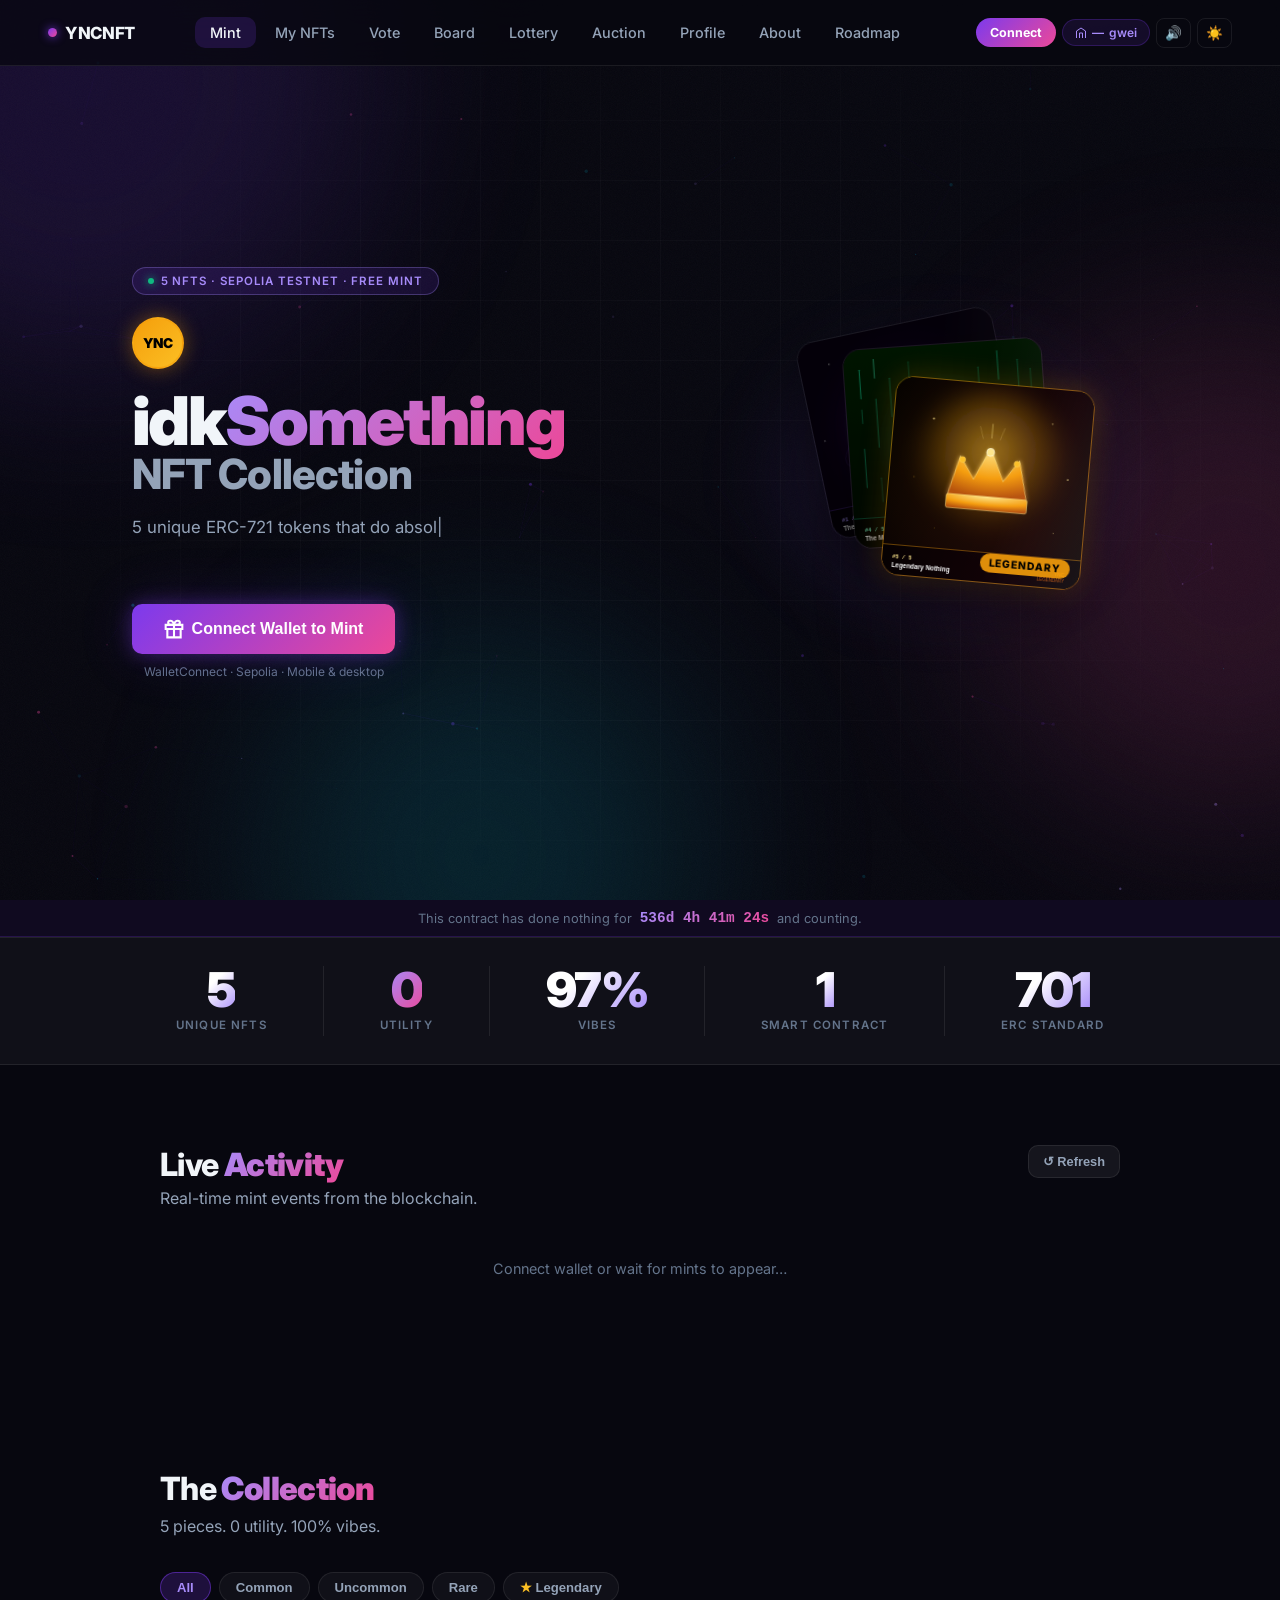
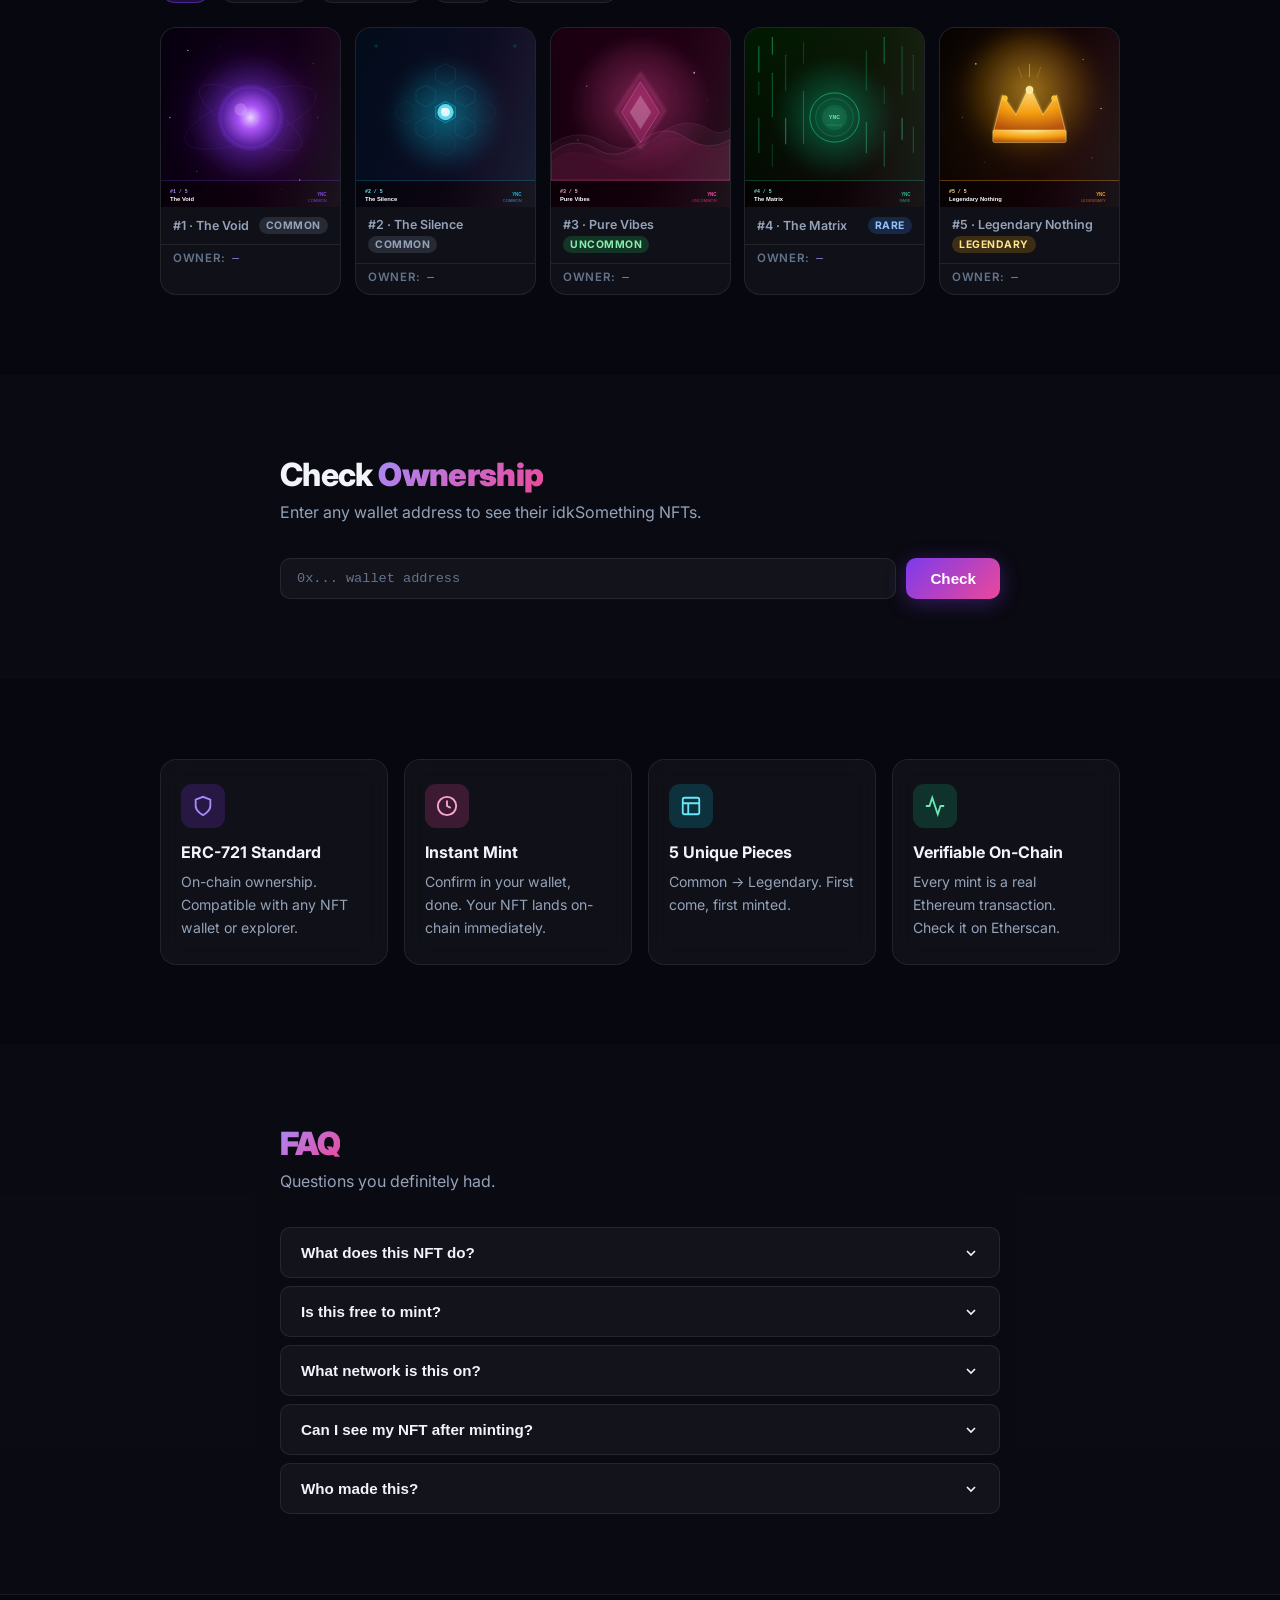
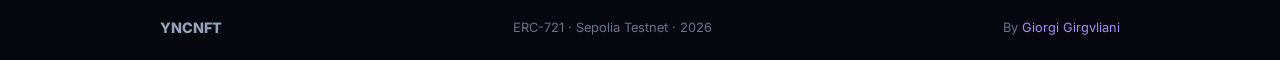
==== commit 6fb9e072: "Fix WalletConnect accounts undefined crash on mobile. Safely resolve accounts from session or eth_ac" ====
--- a/nft-dapp/index.html
+++ b/nft-dapp/index.html
@@ -393,9 +393,9 @@
 
   <script src="https://cdnjs.cloudflare.com/ajax/libs/ethers/5.7.2/ethers.umd.min.js"></script>
   <script src="config.js?v=4"></script>
-  <script type="module" src="walletconnect.js?v=6"></script>
+  <script type="module" src="walletconnect.js?v=7"></script>
   <script src="wallet.js"></script>
   <script src="particles.js"></script>
-  <script src="script.js?v=9"></script>
+  <script src="script.js?v=10"></script>
 </body>
 </html>
